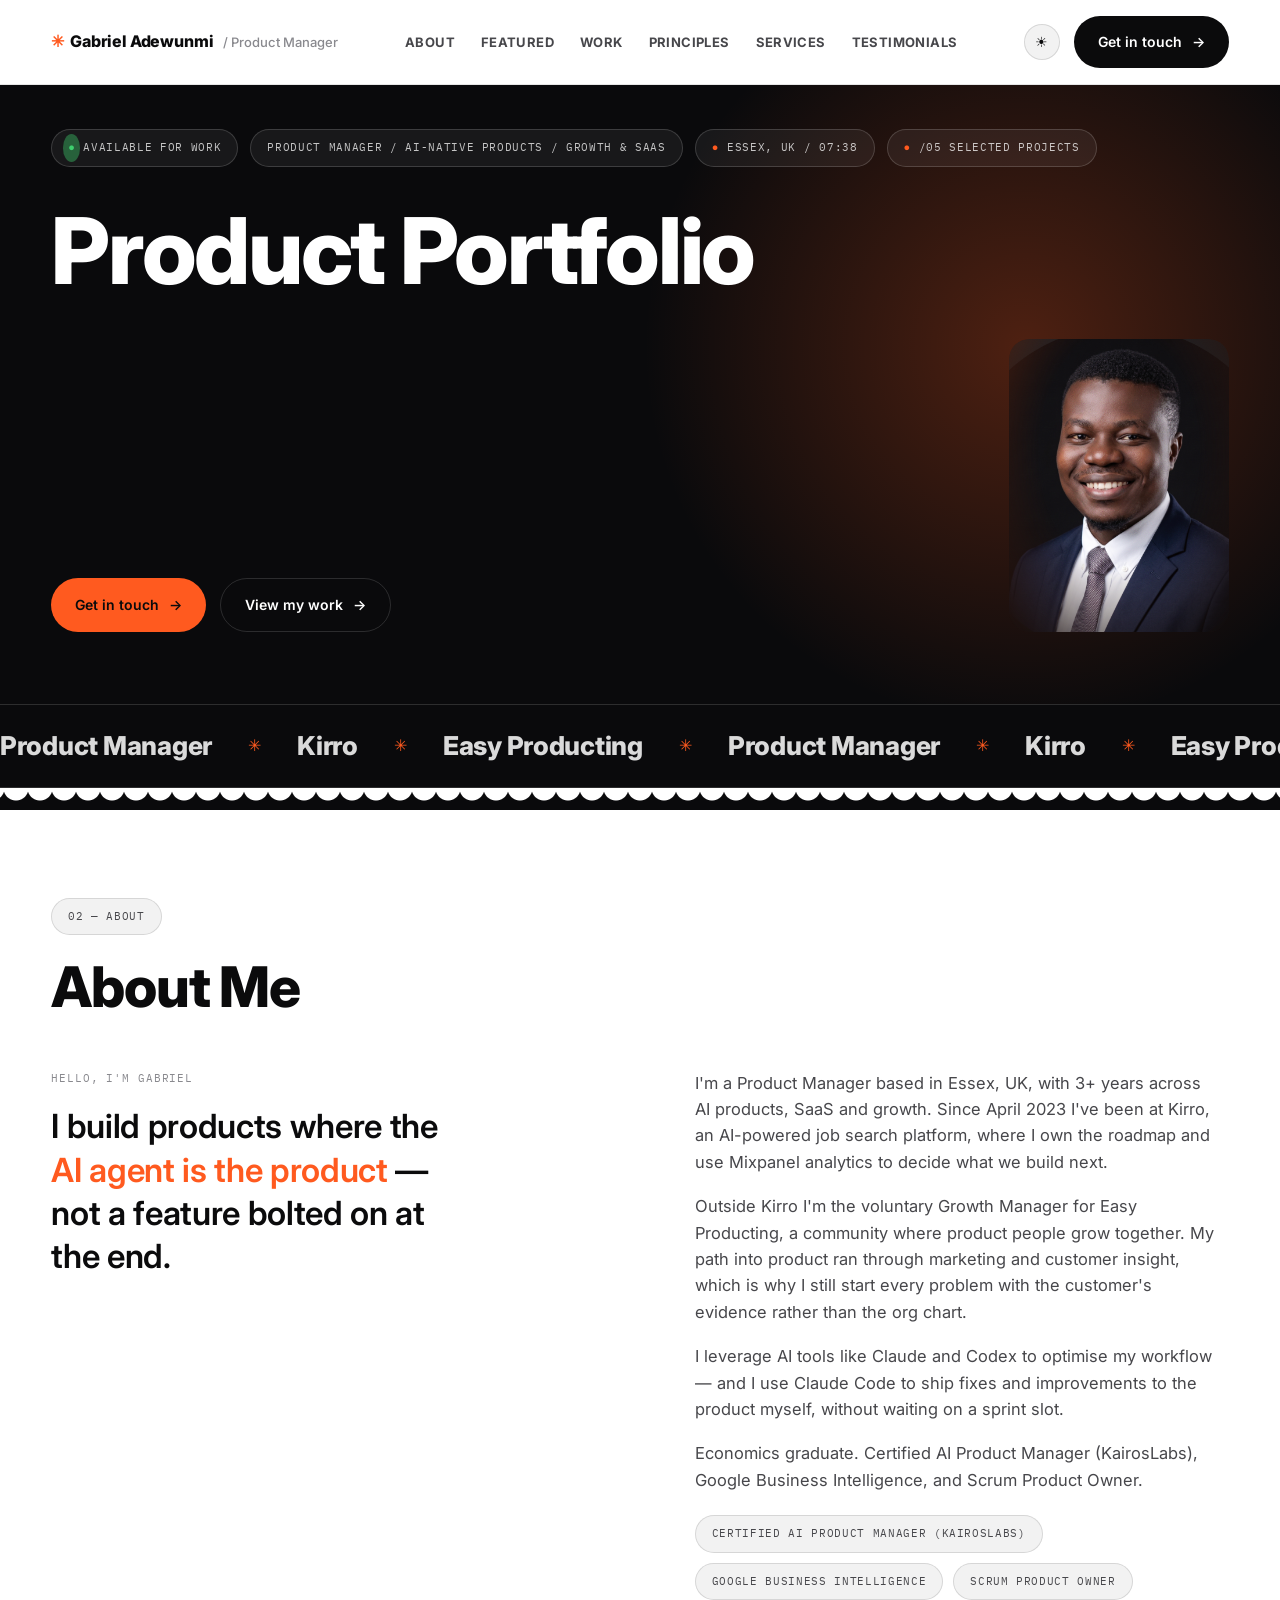
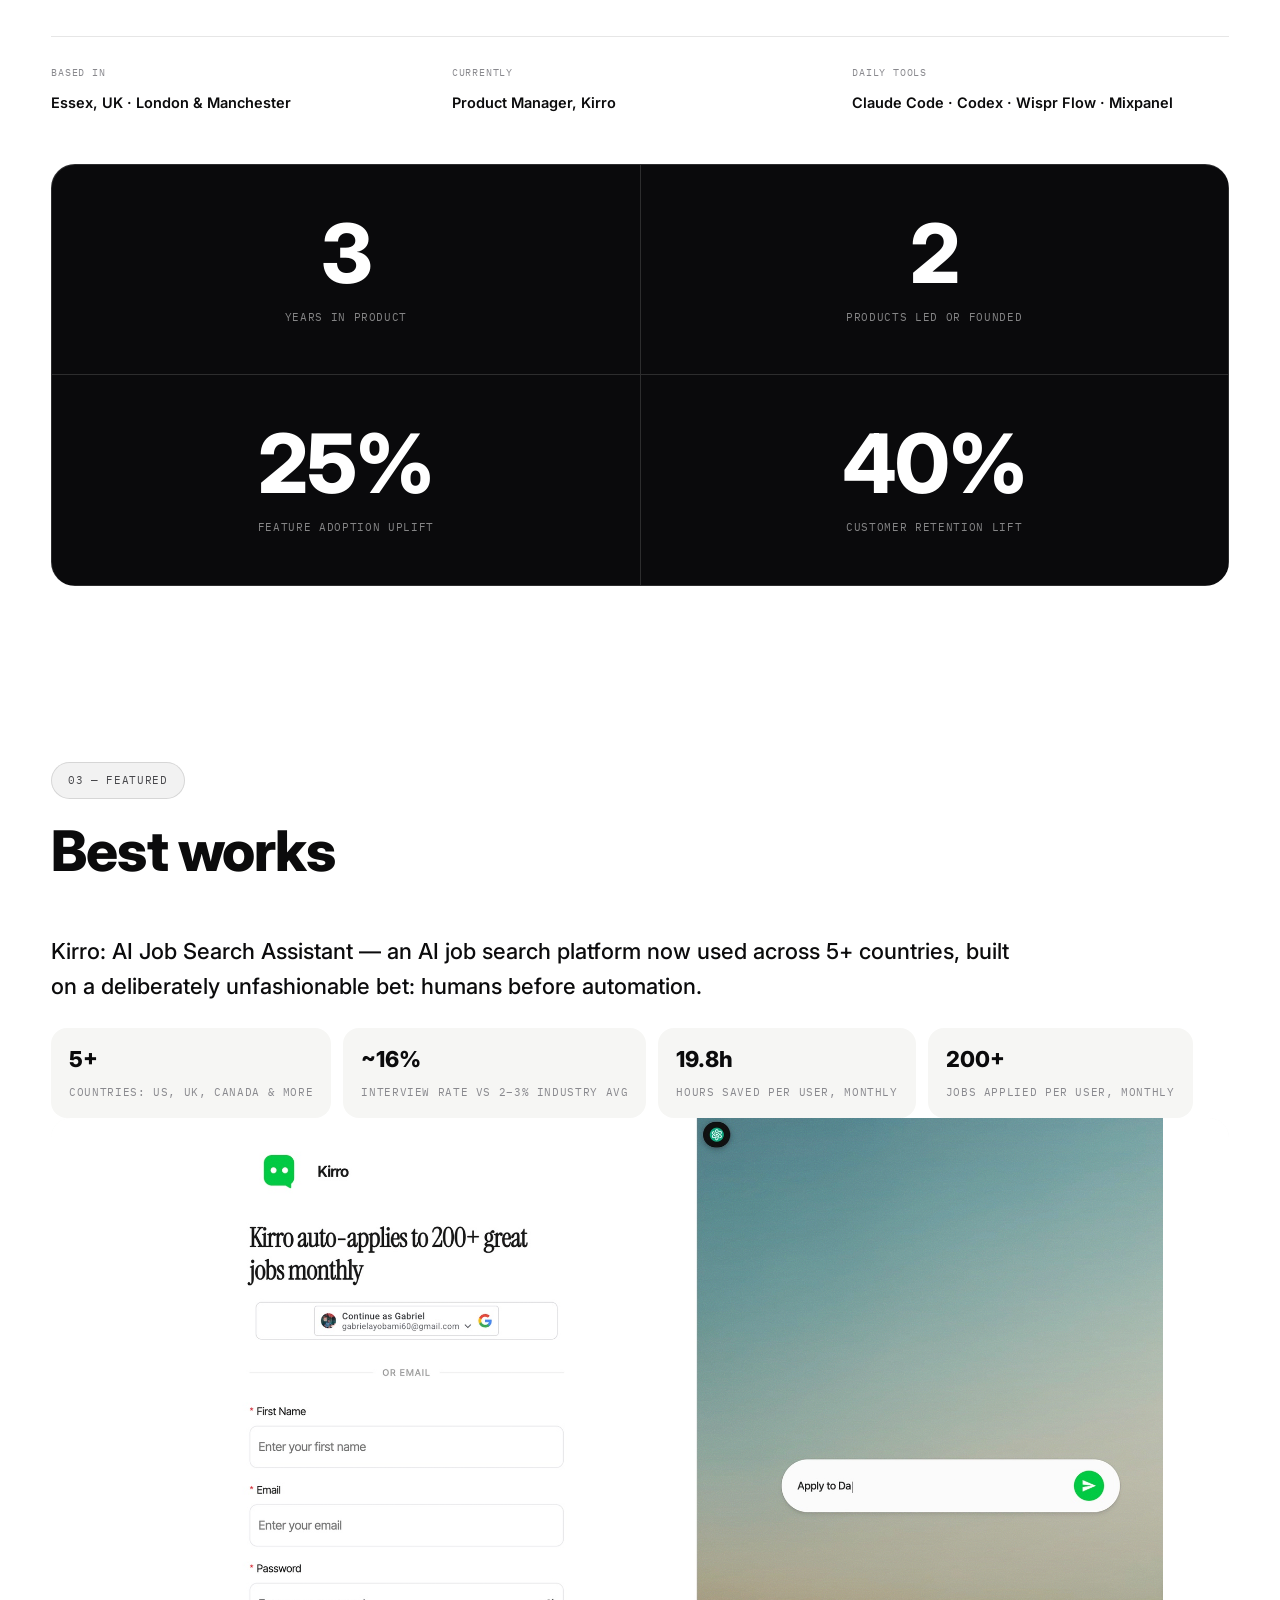
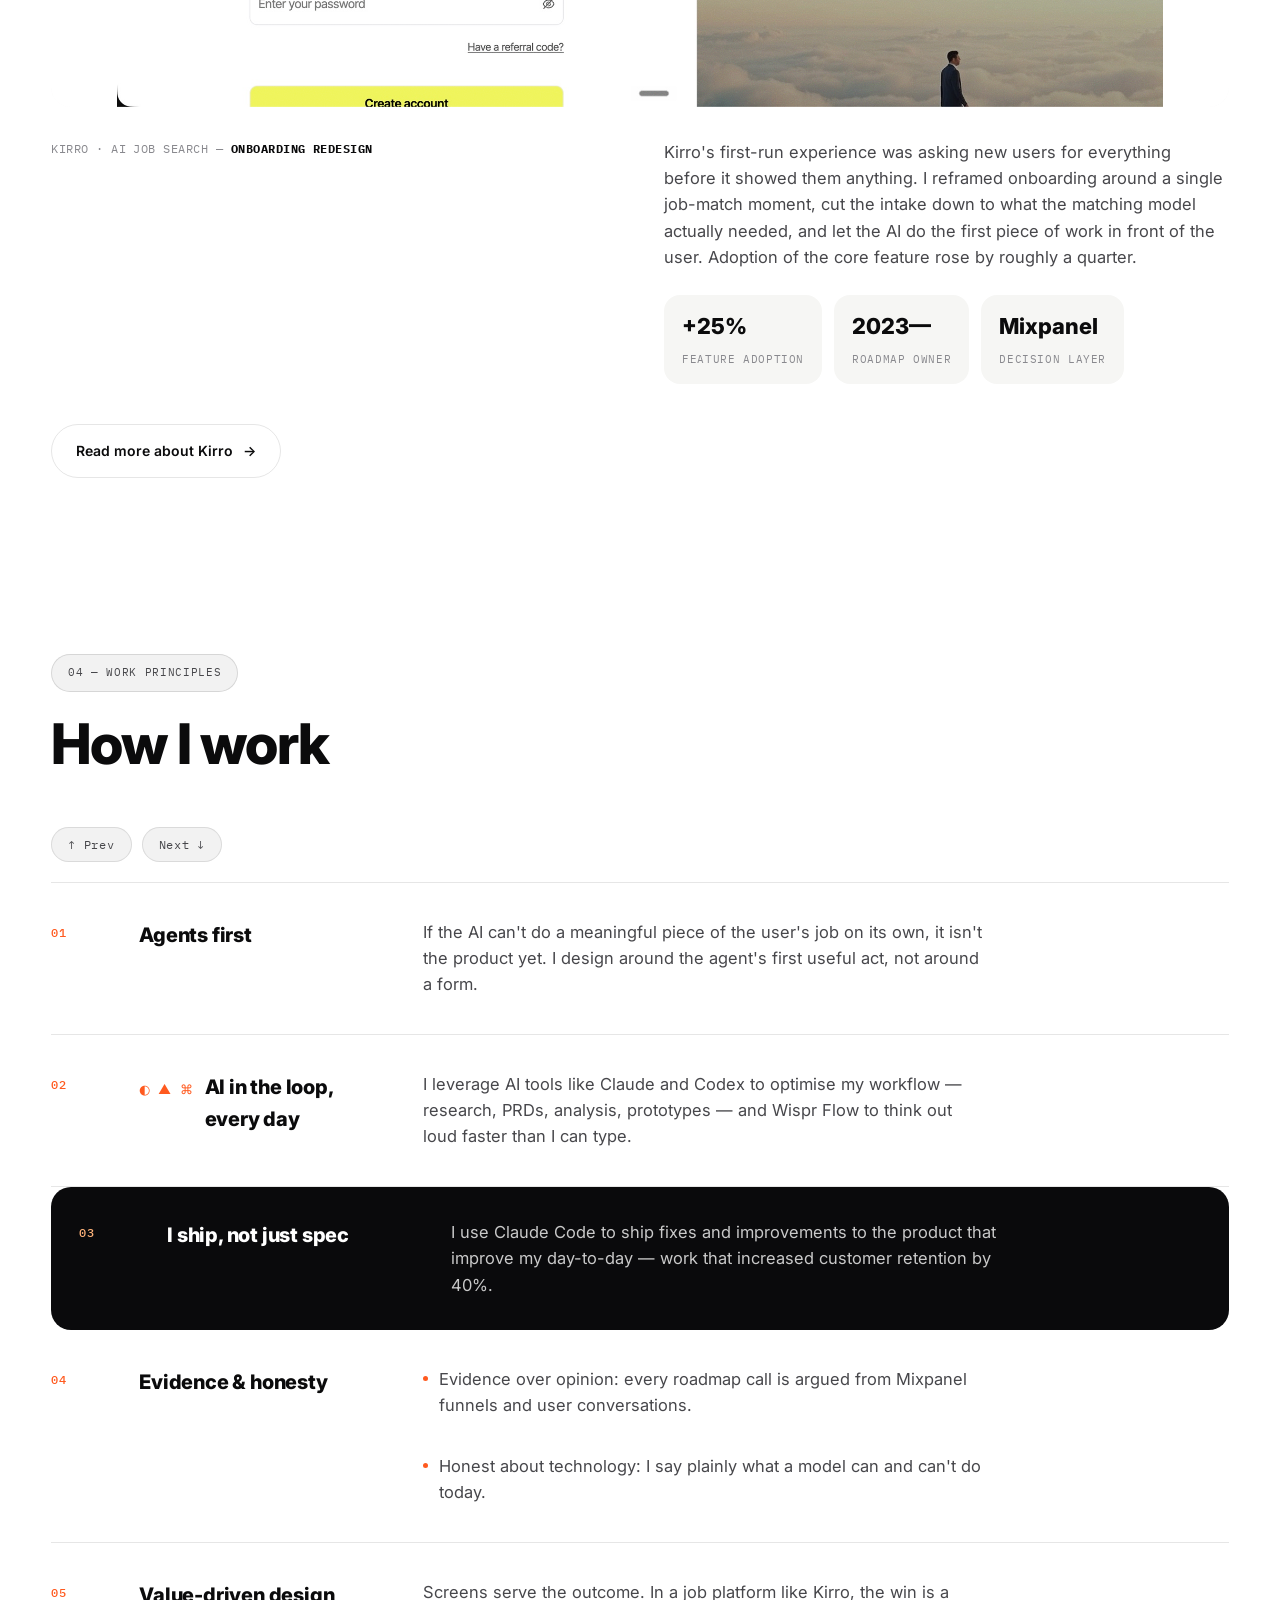
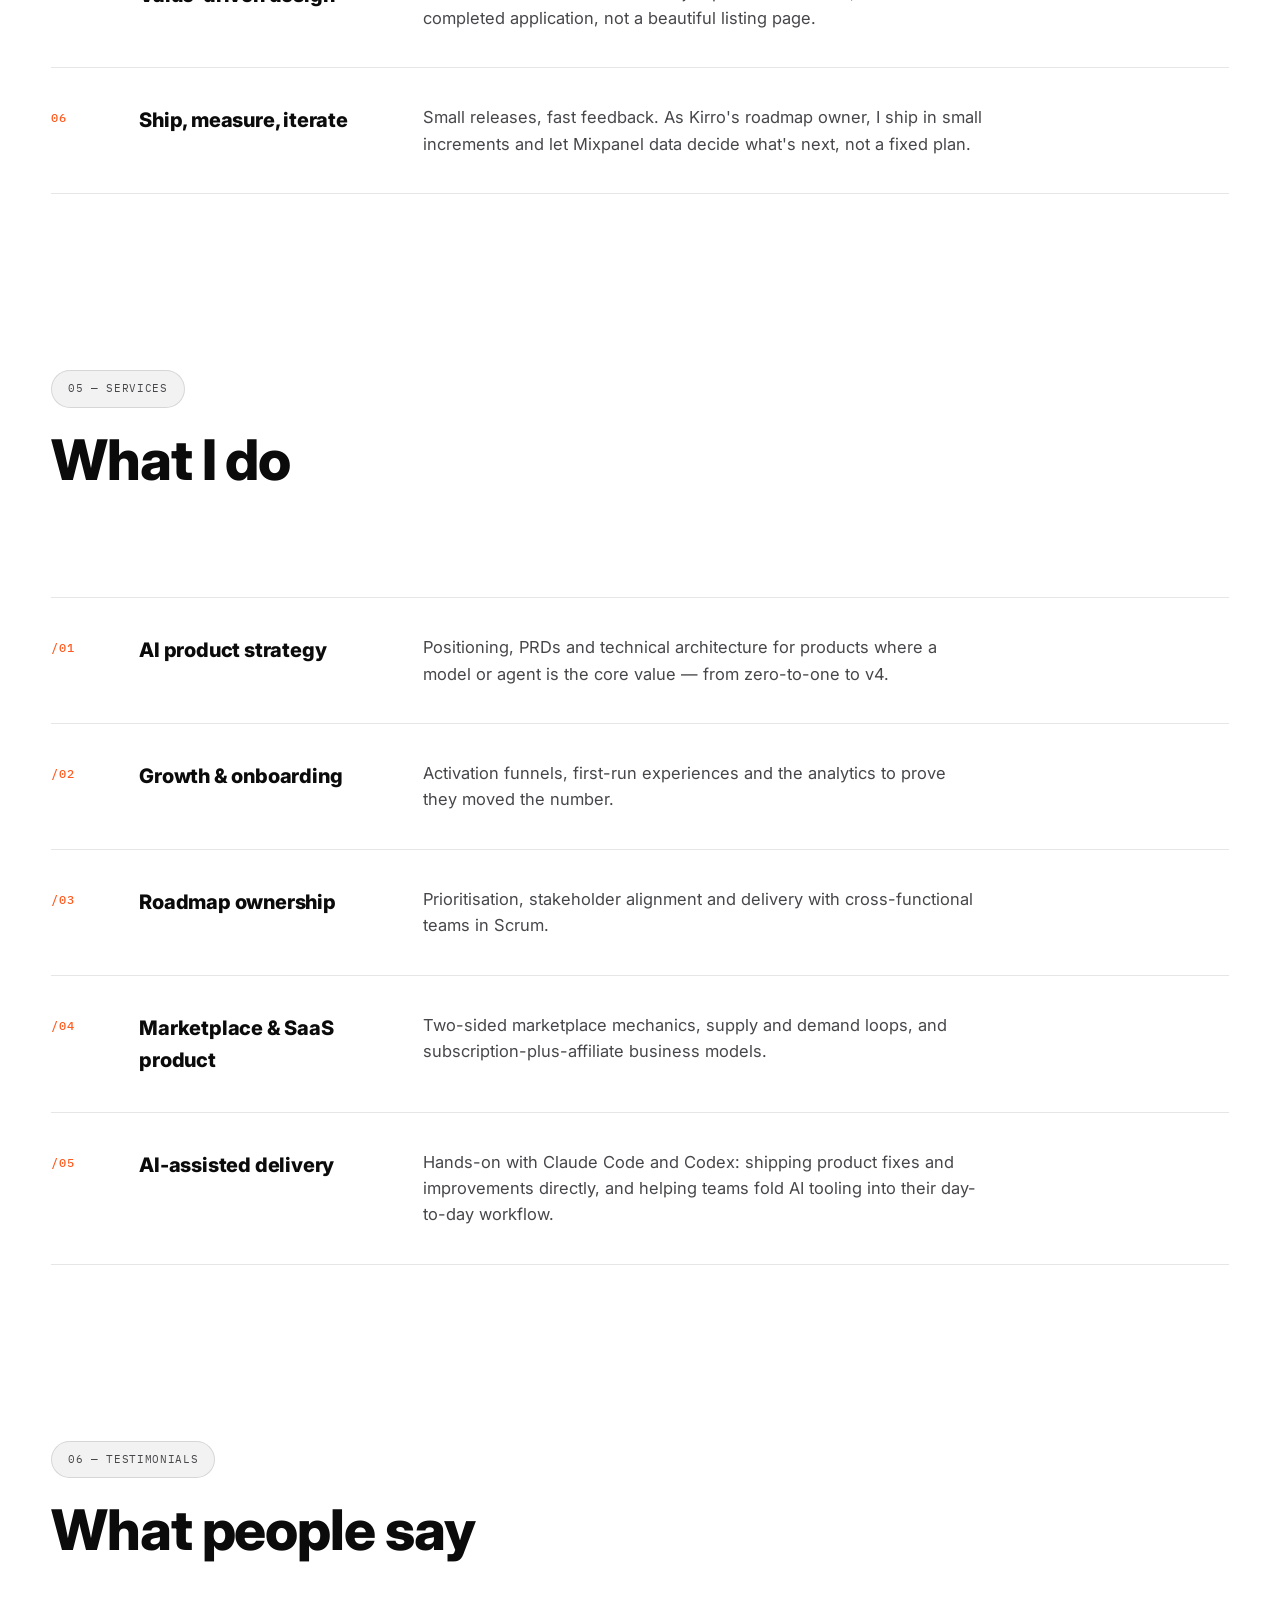
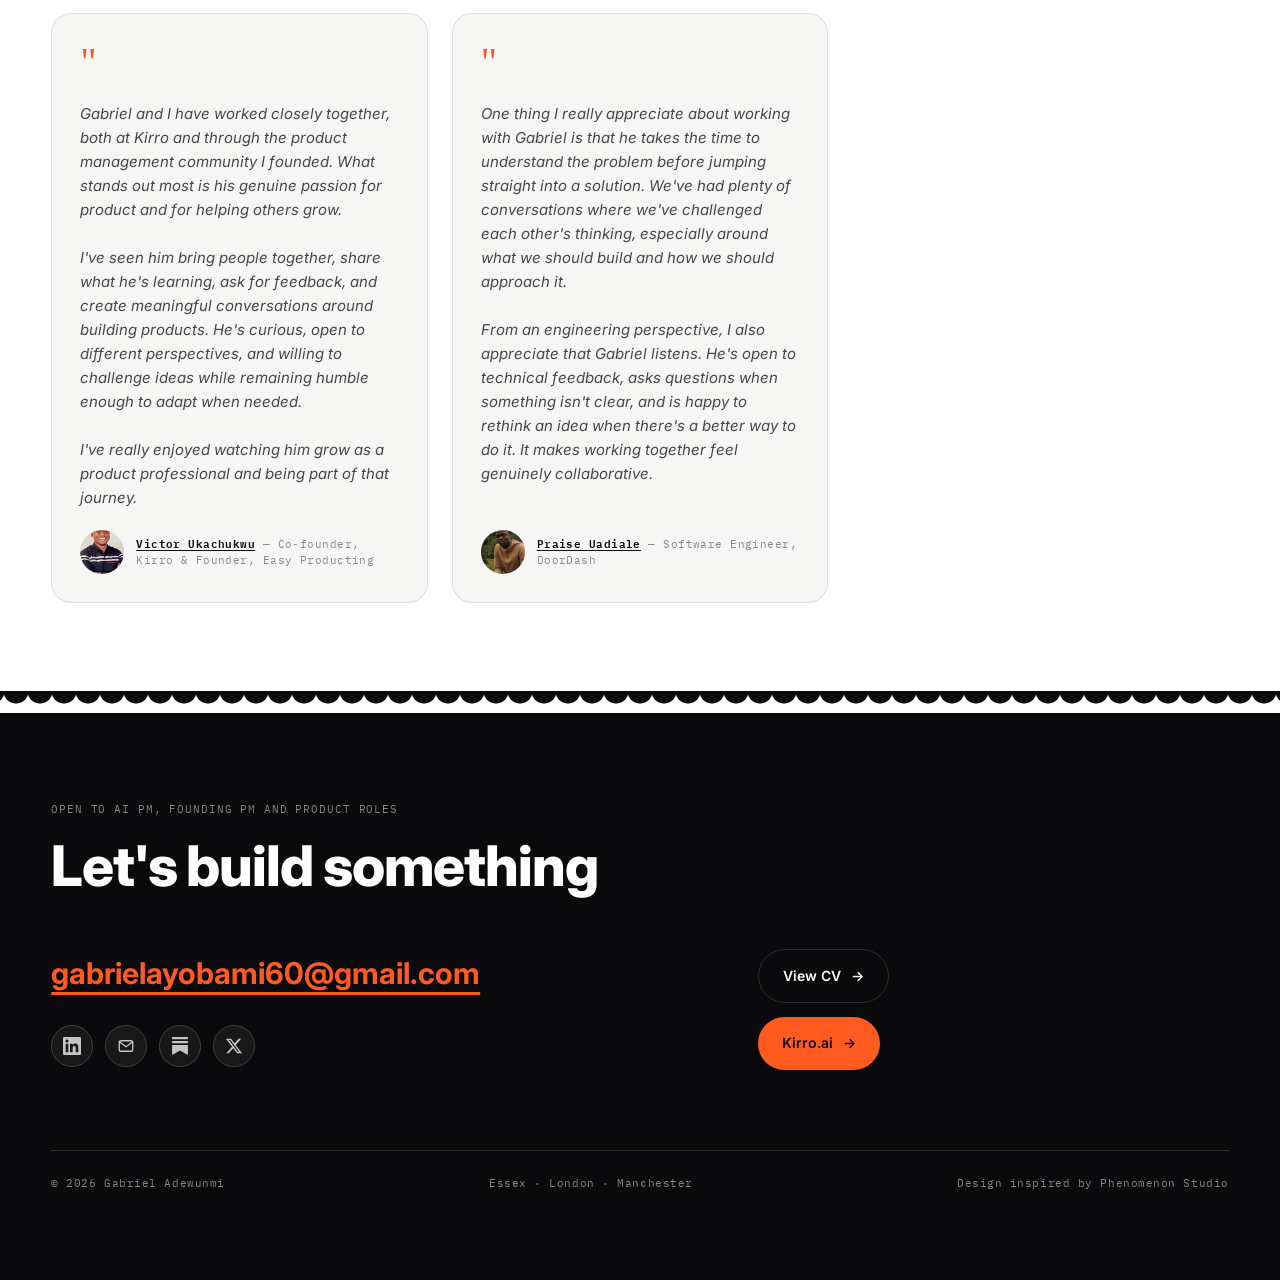
==== index.html @ c34d2864 "Add real testimonials from Victor Ukachukwu and Praise Uadiale Replaced the placeholder testimonial " ====
<!DOCTYPE html>
<html lang="en">
<head>
<meta charset="UTF-8">
<meta name="viewport" content="width=device-width, initial-scale=1">
<title>Gabriel Adewunmi — Product Portfolio</title>
<meta name="description" content="Gabriel Adewunmi, Product Manager — portfolio of AI-native products, growth and SaaS work.">
<script>
(function(){
  try{
    if(localStorage.getItem('theme') === 'dark'){
      document.documentElement.setAttribute('data-theme', 'dark');
    }
  }catch(e){}
})();
</script>
<link rel="preconnect" href="https://fonts.googleapis.com">
<link rel="preconnect" href="https://fonts.gstatic.com" crossorigin>
<link rel="stylesheet" href="https://fonts.googleapis.com/css2?family=Inter:wght@400;500;600;700;800;900&family=IBM+Plex+Mono:wght@400;500&display=swap">
<link rel="stylesheet" href="styles.css">
</head>
<body>

<div class="scroll-progress" id="scrollProgress" aria-hidden="true"></div>

<header class="site">
  <div class="frame">
    <div class="brand"><span class="spark">✳</span>Gabriel Adewunmi<span class="role">/ Product Manager</span></div>
    <nav class="primary">
      <a href="#about">About</a>
      <a href="#featured">Featured</a>
      <a href="work.html">Work</a>
      <a href="#principles">Principles</a>
      <a href="#services">Services</a>
      <a href="#testimonials">Testimonials</a>
    </nav>
    <div style="display:flex;align-items:center;gap:14px;">
      <button class="theme-toggle" id="themeToggle" type="button" aria-label="Toggle dark mode" aria-pressed="false">
        <span class="knob" aria-hidden="true">☀</span>
      </button>
      <a class="btn btn-dark" href="#contact">Get in touch <span class="arrow">→</span></a>
    </div>
  </div>
</header>

<section class="hero">
  <div class="glow" aria-hidden="true"></div>
  <div class="frame">
    <div class="hero-chips">
      <span class="chip"><span class="dot dot-live">●</span> Available for work</span>
      <span class="chip">Product Manager / AI-native products / Growth &amp; SaaS</span>
      <span class="chip"><span class="dot">●</span> Essex, UK / <span id="clock">--:--</span></span>
      <span class="chip"><span class="dot">●</span> /05 selected projects</span>
    </div>

    <h1>Product Portfolio</h1>

    <div class="hero-row">
      <div class="hero-buttons">
        <a class="btn btn-primary" href="#contact">Get in touch <span class="arrow">→</span></a>
        <a class="btn btn-outline" href="work.html">View my work <span class="arrow">→</span></a>
      </div>
      <div class="hero-portrait ph art-glow">
        <img src="gabriel-portrait-v3.png" alt="Gabriel Adewunmi">
      </div>
    </div>
  </div>
</section>

<div class="marquee" aria-hidden="true">
  <div class="marquee-track">
    <span class="item">Product Manager</span><span class="sep">✳</span>
    <span class="item">Kirro</span><span class="sep">✳</span>
    <span class="item">Easy Producting</span><span class="sep">✳</span>
    <span class="item">Product Manager</span><span class="sep">✳</span>
    <span class="item">Kirro</span><span class="sep">✳</span>
    <span class="item">Easy Producting</span><span class="sep">✳</span>
  </div>
</div>

<div class="scallop to-light" aria-hidden="true"></div>

<section class="chapter light" id="about">
  <div class="frame">
    <div class="section-head rv">
      <span class="chip light">02 — About</span>
      <h2 class="big">About Me</h2>
    </div>

    <div class="intro-grid">
      <div class="rv">
        <span class="eyebrow">Hello, I'm Gabriel</span>
        <p class="lede">I build products where the <em>AI agent is the product</em> — not a feature bolted on at the end.</p>
      </div>

      <div class="intro-body rv">
        <p>I'm a Product Manager based in Essex, UK, with 3+ years across AI products, SaaS and growth. Since April 2023 I've been at Kirro, an AI-powered job search platform, where I own the roadmap and use Mixpanel analytics to decide what we build next.</p>
        <p>Outside Kirro I'm the voluntary Growth Manager for Easy Producting, a community where product people grow together. My path into product ran through marketing and customer insight, which is why I still start every problem with the customer's evidence rather than the org chart.</p>
        <p>I leverage AI tools like Claude and Codex to optimise my workflow — and I use Claude Code to ship fixes and improvements to the product myself, without waiting on a sprint slot.</p>
        <p>Economics graduate. Certified AI Product Manager (KairosLabs), Google Business Intelligence, and Scrum Product Owner.</p>

        <div class="cred-row rv">
          <span class="chip light">Certified AI Product Manager (KairosLabs)</span>
          <span class="chip light">Google Business Intelligence</span>
          <span class="chip light">Scrum Product Owner</span>
        </div>
      </div>
    </div>

    <div class="meta-strip rv">
      <div class="item">
        <span class="k">Based in</span>
        <span class="v">Essex, UK · London &amp; Manchester</span>
      </div>
      <div class="item">
        <span class="k">Currently</span>
        <span class="v">Product Manager, Kirro</span>
      </div>
      <div class="item">
        <span class="k">Daily tools</span>
        <span class="v">Claude Code · Codex · Wispr Flow · Mixpanel</span>
      </div>
    </div>

    <div class="facts-grid rv">
      <div class="fact-cell">
        <div class="numeral">3</div>
        <div class="label">Years in product</div>
      </div>
      <div class="fact-cell">
        <div class="numeral">2</div>
        <div class="label">Products led or founded</div>
      </div>
      <div class="fact-cell">
        <div class="numeral">25%</div>
        <div class="label">Feature adoption uplift</div>
      </div>
      <div class="fact-cell">
        <div class="numeral">40%</div>
        <div class="label">Customer retention lift</div>
      </div>
    </div>
  </div>
</section>

<section class="chapter light" id="featured">
  <div class="frame">
    <div class="section-head rv">
      <span class="chip light">03 — Featured</span>
      <h2 class="big">Best works</h2>
    </div>

    <p class="kirro-lede rv">Kirro: AI Job Search Assistant — an AI job search platform now used across 5+ countries, built on a deliberately unfashionable bet: humans before automation.</p>

    <div class="stat-row rv">
      <div class="stat"><b>5+</b><span>Countries: US, UK, Canada &amp; more</span></div>
      <div class="stat"><b>~16%</b><span>Interview rate vs 2–3% industry avg</span></div>
      <div class="stat"><b>19.8h</b><span>Hours saved per user, monthly</span></div>
      <div class="stat"><b>200+</b><span>Jobs applied per user, monthly</span></div>
    </div>

    <div class="featured-image ph rv">
      <img class="contain-fit" src="kirro-onboarding-v2.jpg" alt="Kirro sign-up screen — auto-applies to 200+ great jobs monthly">
    </div>

    <div class="featured-body">
      <div class="rv">
        <p class="featured-caption">Kirro · AI job search — <b>Onboarding redesign</b></p>
      </div>
      <div class="featured-copy rv">
        <p>Kirro's first-run experience was asking new users for everything before it showed them anything. I reframed onboarding around a single job-match moment, cut the intake down to what the matching model actually needed, and let the AI do the first piece of work in front of the user. Adoption of the core feature rose by roughly a quarter.</p>
        <div class="stat-row">
          <div class="stat"><b>+25%</b><span>Feature adoption</span></div>
          <div class="stat"><b>2023—</b><span>Roadmap owner</span></div>
          <div class="stat"><b>Mixpanel</b><span>Decision layer</span></div>
        </div>
      </div>
    </div>

    <a class="btn btn-outline on-light rv" href="work.html#kirro" style="margin-top:40px;">Read more about Kirro <span class="arrow">→</span></a>
  </div>
</section>

<section class="chapter light" id="principles">
  <div class="frame">
    <div class="section-head rv">
      <span class="chip light">04 — Work principles</span>
      <h2 class="big">How I work</h2>
    </div>

    <div class="list-nav rv" role="group" aria-label="Move the highlight through principles">
      <button type="button" class="list-nav-btn" data-dir="up" aria-label="Previous principle">↑ Prev</button>
      <button type="button" class="list-nav-btn" data-dir="down" aria-label="Next principle">Next ↓</button>
    </div>

    <div class="info-list">
      <div class="info-row rv">
        <span class="idx mono">01</span>
        <div class="title-col"><h3>Agents first</h3></div>
        <p>If the AI can't do a meaningful piece of the user's job on its own, it isn't the product yet. I design around the agent's first useful act, not around a form.</p>
      </div>

      <div class="info-row rv">
        <span class="idx mono">02</span>
        <div class="title-col">
          <span class="glyphs" aria-hidden="true">◐ ▲ ⌘</span>
          <h3>AI in the loop, every&nbsp;day</h3>
        </div>
        <p>I leverage AI tools like Claude and Codex to optimise my workflow — research, PRDs, analysis, prototypes — and Wispr Flow to think out loud faster than I can type.</p>
      </div>

      <div class="info-row is-dark rv">
        <span class="idx mono">03</span>
        <div class="title-col"><h3>I ship, not just spec</h3></div>
        <p>I use Claude Code to ship fixes and improvements to the product that improve my day-to-day — work that increased customer retention by 40%.</p>
      </div>

      <div class="info-row is-quote rv">
        <span class="idx mono">04</span>
        <div class="title-col"><h3>Evidence &amp; honesty</h3></div>
        <p>Evidence over opinion: every roadmap call is argued from Mixpanel funnels and user conversations.</p>
        <p>Honest about technology: I say plainly what a model can and can't do today.</p>
      </div>

      <div class="info-row rv">
        <span class="idx mono">05</span>
        <div class="title-col"><h3>Value-driven design</h3></div>
        <p>Screens serve the outcome. In a job platform like Kirro, the win is a completed application, not a beautiful listing page.</p>
      </div>

      <div class="info-row rv">
        <span class="idx mono">06</span>
        <div class="title-col"><h3>Ship, measure, iterate</h3></div>
        <p>Small releases, fast feedback. As Kirro's roadmap owner, I ship in small increments and let Mixpanel data decide what's next, not a fixed plan.</p>
      </div>
    </div>
  </div>
</section>

<section class="chapter light" id="services">
  <div class="frame">
    <div class="section-head rv">
      <span class="chip light">05 — Services</span>
      <h2 class="big">What I do</h2>
    </div>

    <div class="list-nav rv" role="group" aria-label="Move the highlight through services">
      <button type="button" class="list-nav-btn" data-dir="up" aria-label="Previous service">↑ Prev</button>
      <button type="button" class="list-nav-btn" data-dir="down" aria-label="Next service">Next ↓</button>
    </div>

    <div class="info-list rv">
      <div class="info-row">
        <span class="idx mono">/01</span>
        <div class="title-col"><h3>AI product strategy</h3></div>
        <p>Positioning, PRDs and technical architecture for products where a model or agent is the core value — from zero-to-one to v4.</p>
      </div>
      <div class="info-row">
        <span class="idx mono">/02</span>
        <div class="title-col"><h3>Growth &amp; onboarding</h3></div>
        <p>Activation funnels, first-run experiences and the analytics to prove they moved the number.</p>
      </div>
      <div class="info-row">
        <span class="idx mono">/03</span>
        <div class="title-col"><h3>Roadmap ownership</h3></div>
        <p>Prioritisation, stakeholder alignment and delivery with cross-functional teams in Scrum.</p>
      </div>
      <div class="info-row">
        <span class="idx mono">/04</span>
        <div class="title-col"><h3>Marketplace &amp; SaaS product</h3></div>
        <p>Two-sided marketplace mechanics, supply and demand loops, and subscription-plus-affiliate business models.</p>
      </div>
      <div class="info-row">
        <span class="idx mono">/05</span>
        <div class="title-col"><h3>AI-assisted delivery</h3></div>
        <p>Hands-on with Claude Code and Codex: shipping product fixes and improvements directly, and helping teams fold AI tooling into their day-to-day workflow.</p>
      </div>
    </div>
  </div>
</section>

<!--
  TESTIMONIALS — fill in later:
  For each .testimonial-card: replace the <p class="quote-text"> with the real
  quote, replace [Name — Role, Company] in .who, and swap the .testimonial-avatar
  div for a real headshot (add an <img src="..."> inside it, sized 44x44).
  Add/remove .testimonial-card blocks to change the count; the grid auto-adjusts.
-->
<section class="chapter light" id="testimonials">
  <div class="frame">
    <div class="section-head rv">
      <span class="chip light">06 — Testimonials</span>
      <h2 class="big">What people say</h2>
    </div>

    <div class="testimonial-grid rv">
      <div class="testimonial-card">
        <span class="quote-mark" aria-hidden="true">"</span>
        <p class="quote-text">Gabriel and I have worked closely together, both at Kirro and through the product management community I founded. What stands out most is his genuine passion for product and for helping others grow.<br><br>I've seen him bring people together, share what he's learning, ask for feedback, and create meaningful conversations around building products. He's curious, open to different perspectives, and willing to challenge ideas while remaining humble enough to adapt when needed.<br><br>I've really enjoyed watching him grow as a product professional and being part of that journey.</p>
        <div class="person">
          <img class="testimonial-avatar" src="victor-ukachukwu.jpg" alt="Victor Ukachukwu">
          <div class="who"><a href="https://www.linkedin.com/in/vic-uka/" target="_blank" rel="noopener">Victor Ukachukwu</a> — Co-founder, Kirro &amp; Founder, Easy Producting</div>
        </div>
      </div>
      <div class="testimonial-card">
        <span class="quote-mark" aria-hidden="true">"</span>
        <p class="quote-text">One thing I really appreciate about working with Gabriel is that he takes the time to understand the problem before jumping straight into a solution. We've had plenty of conversations where we've challenged each other's thinking, especially around what we should build and how we should approach it.<br><br>From an engineering perspective, I also appreciate that Gabriel listens. He's open to technical feedback, asks questions when something isn't clear, and is happy to rethink an idea when there's a better way to do it. It makes working together feel genuinely collaborative.</p>
        <div class="person">
          <img class="testimonial-avatar" src="praise-uadiale.jpg" alt="Praise Uadiale">
          <div class="who"><a href="https://www.linkedin.com/in/praise-uadiale/" target="_blank" rel="noopener">Praise Uadiale</a> — Software Engineer, DoorDash</div>
        </div>
      </div>
    </div>
  </div>
</section>

<div class="scallop to-night" aria-hidden="true"></div>

<section class="chapter night contact" id="contact">
  <div class="frame">
    <div class="section-head rv">
      <span class="eyebrow">Open to AI PM, Founding PM and Product roles</span>
      <h2 class="big">Let's build something</h2>
    </div>

    <div class="contact-grid">
      <div class="rv">
        <a class="contact-email" href="mailto:gabrielayobami60@gmail.com">gabrielayobami60@gmail.com</a>
        <div class="social-row">
          <a class="social-btn" href="https://www.linkedin.com/in/gabriel-adewunmi-00796023a/" target="_blank" rel="noopener" aria-label="LinkedIn">
            <svg viewBox="0 0 24 24" fill="currentColor" aria-hidden="true"><path d="M20.447 20.452h-3.554v-5.569c0-1.328-.027-3.037-1.852-3.037-1.853 0-2.136 1.445-2.136 2.939v5.667H9.351V9h3.414v1.561h.046c.477-.9 1.637-1.85 3.37-1.85 3.601 0 4.267 2.37 4.267 5.455v6.286zM5.337 7.433c-1.144 0-2.063-.926-2.063-2.065 0-1.138.92-2.063 2.063-2.063 1.14 0 2.064.925 2.064 2.063 0 1.139-.925 2.065-2.064 2.065zm1.782 13.019H3.555V9h3.564v11.452zM22.225 0H1.771C.792 0 0 .774 0 1.729v20.542C0 23.227.792 24 1.771 24h20.451C23.2 24 24 23.227 24 22.271V1.729C24 .774 23.2 0 22.222 0h.003z"/></svg>
          </a>
          <a class="social-btn" href="mailto:gabrielayobami60@gmail.com" aria-label="Email">
            <svg viewBox="0 0 24 24" fill="none" stroke="currentColor" stroke-width="1.8" stroke-linecap="round" stroke-linejoin="round" aria-hidden="true"><rect x="3" y="5" width="18" height="14" rx="2.5"/><path d="M4 7l8 6 8-6"/></svg>
          </a>
          <a class="social-btn" href="https://substack.com/@gabrielayobami" target="_blank" rel="noopener" aria-label="Substack">
            <svg viewBox="0 0 24 24" fill="currentColor" aria-hidden="true"><path d="M22.539 8.242H1.46V5.406h21.08v2.836zM1.46 10.812V24L12 18.11 22.54 24V10.812H1.46zM22.54 0H1.46v2.836h21.08V0z"/></svg>
          </a>
          <a class="social-btn" href="https://x.com/ayobamii007" target="_blank" rel="noopener" aria-label="X (Twitter)">
            <svg viewBox="0 0 24 24" fill="currentColor" aria-hidden="true"><path d="M18.244 2.25h3.308l-7.227 8.26 8.502 11.24H16.17l-5.214-6.817L4.99 21.75H1.68l7.73-8.835L1.254 2.25H8.08l4.713 6.231zm-1.161 17.52h1.833L7.084 4.126H5.117z"/></svg>
          </a>
        </div>
      </div>
      <div class="contact-buttons rv">
        <a class="btn btn-outline" href="Gabriel-Adewunmi-CV.pdf" target="_blank" rel="noopener">View CV <span class="arrow">→</span></a>
        <a class="btn btn-primary" href="https://kirro.ai" target="_blank" rel="noopener">Kirro.ai <span class="arrow">→</span></a>
      </div>
    </div>

    <footer class="site">
      <span>© 2026 Gabriel Adewunmi</span>
      <span>Essex · London · Manchester</span>
      <span>Design inspired by Phenomenon Studio</span>
    </footer>
  </div>
</section>

<script src="site.js"></script>
</body>
</html>
---- styles.css ----
:root{
  --bg:#FFFFFF;
  --bg-soft:#F6F6F4;
  --ink:#0B0B0C;
  --ink-2:#47474B;
  --mute:#89898E;
  --line:rgba(11,11,12,.10);
  --night:#0A0A0C;
  --night-2:#17171A;
  --line-dark:rgba(255,255,255,.14);
  --ember:#FF5A1F;
  --ember-2:#FFB37A;
  --chip-bg:rgba(255,255,255,.06);
  --chip-line:rgba(255,255,255,.16);
  --chip-bg-light:rgba(11,11,12,.05);
  --chip-line-light:rgba(11,11,12,.12);
  --header-bg:rgba(255,255,255,.78);
  --gutter:clamp(16px,4vw,56px);
}

html[data-theme="dark"]{
  --bg:#0A0A0C;
  --bg-soft:#18181B;
  --ink:#F5F5F4;
  --ink-2:#C7C7CA;
  --line:rgba(255,255,255,.12);
  --chip-bg-light:rgba(255,255,255,.06);
  --chip-line-light:rgba(255,255,255,.16);
  --header-bg:rgba(10,10,12,.78);
}
html{transition:background-color .3s ease;}
body{transition:background-color .3s ease,color .3s ease;}
@media (prefers-reduced-motion:reduce){
  html,body{transition:none;}
}

*,*::before,*::after{box-sizing:border-box;}
html{-webkit-text-size-adjust:100%;}
body{
  margin:0;
  background:var(--bg);
  color:var(--ink-2);
  font-family:'Inter',sans-serif;
  font-size:16.5px;
  line-height:1.6;
  -webkit-font-smoothing:antialiased;
}
img{max-width:100%;display:block;}
a{color:inherit;text-decoration:none;}
.mono{
  font-family:'IBM Plex Mono',monospace;
  font-weight:500;
  text-transform:uppercase;
  letter-spacing:.08em;
}
.frame{max-width:1320px;margin-inline:auto;padding-inline:var(--gutter);}

/* ---------- buttons & chips ---------- */
.btn{
  display:inline-flex;align-items:center;gap:10px;
  padding:15px 24px;border-radius:999px;
  font-family:'Inter',sans-serif;font-weight:600;font-size:14px;
  white-space:nowrap;border:none;cursor:pointer;
  transition:transform .2s ease,background .2s ease,color .2s ease;
}
.btn:hover{transform:translateY(-2px);}
.btn .arrow{transition:transform .2s ease;}
.btn:hover .arrow{transform:translateX(3px);}
.btn-primary{background:var(--ember);color:#0B0B0C;}
.btn-primary:hover{background:var(--ember-2);}
.btn-dark{background:var(--ink);color:var(--bg);}
.btn-dark:hover{opacity:.85;}
.btn-outline{background:transparent;border:1px solid var(--line-dark);color:#fff;}
.btn-outline:hover{background:rgba(255,255,255,.08);}
.btn-outline.on-light{border-color:var(--line);color:var(--ink);}
.btn-outline.on-light:hover{background:rgba(11,11,12,.05);}

.chip{
  display:inline-flex;align-items:center;gap:8px;
  padding:9px 16px;border-radius:999px;
  font-family:'IBM Plex Mono',monospace;font-size:11px;letter-spacing:.06em;
  text-transform:uppercase;
  background:var(--chip-bg);border:1px solid var(--chip-line);color:rgba(255,255,255,.75);
}
.chip.light{background:var(--chip-bg-light);border-color:var(--chip-line-light);color:var(--ink-2);}
.chip .dot{color:var(--ember);}
.chip .dot-live{
  display:inline-block;position:relative;color:#3ecf6e;
}
.chip .dot-live::after{
  content:"";position:absolute;inset:-5px;border-radius:50%;
  background:#3ecf6e;opacity:.4;animation:dot-live-pulse 2.2s ease-out infinite;
}
@keyframes dot-live-pulse{
  0%{transform:scale(.5);opacity:.45;}
  75%{transform:scale(2.1);opacity:0;}
  100%{opacity:0;}
}
@media (prefers-reduced-motion:reduce){
  .chip .dot-live::after{animation:none;opacity:0;}
}

/* cursor-spotlight glow on buttons */
.btn{position:relative;isolation:isolate;overflow:hidden;}
.btn::before{
  content:"";position:absolute;inset:0;z-index:-1;opacity:0;
  background:radial-gradient(140px circle at var(--x,50%) var(--y,50%), rgba(255,255,255,.4), transparent 65%);
  mix-blend-mode:overlay;transition:opacity .3s ease;pointer-events:none;
}
.btn:hover::before{opacity:1;}

/* ---------- scroll progress bar ---------- */
.scroll-progress{
  position:fixed;top:0;left:0;height:3px;width:0%;
  background:var(--ember);z-index:200;pointer-events:none;
}

/* ---------- marquee ticker ---------- */
.marquee{
  background:var(--night);overflow:hidden;padding-block:20px;
  border-top:1px solid var(--line-dark);border-bottom:1px solid var(--line-dark);
}
.marquee-track{
  display:flex;align-items:center;width:max-content;gap:36px;
  animation:marquee-scroll 24s linear infinite;
}
.marquee-track span.item{
  font-weight:800;font-size:clamp(18px,2.4vw,26px);letter-spacing:-.01em;
  color:rgba(255,255,255,.85);white-space:nowrap;
}
.marquee-track span.sep{color:var(--ember);font-size:16px;}
@keyframes marquee-scroll{from{transform:translateX(0);}to{transform:translateX(-50%);}}
@media (prefers-reduced-motion:reduce){
  .marquee-track{animation:none;}
}

/* credentials chip row */
.cred-row{display:flex;flex-wrap:wrap;gap:10px;margin-top:22px;}

/* ---------- section heads ---------- */
section.light{background:var(--bg);color:var(--ink-2);}
section.night{background:var(--night);color:rgba(255,255,255,.82);}
.chapter{padding-block:88px;}
.section-head{margin-bottom:52px;max-width:760px;}
.section-head .chip{margin-bottom:22px;}
.big{
  font-size:clamp(32px,4.4vw,56px);
  font-weight:800;letter-spacing:-.02em;line-height:1.08;
  margin:0;color:var(--ink);
}
section.night .big{color:#fff;}

/* ---------- simple page intro banner (non-homepage pages) ---------- */
.page-intro{background:var(--night);color:#fff;padding-block:64px 56px;}
.page-intro .big{color:#fff;margin-top:20px;}
.page-intro p{max-width:60ch;color:rgba(255,255,255,.72);margin:20px 0 0;font-size:17px;}

/* ---------- scallop divider ---------- */
.scallop{height:22px;width:100%;background-repeat:repeat-x;background-position:top center;background-size:24px 24px;}
.scallop.to-light{background-color:var(--night);background-image:radial-gradient(circle at 12px 0, var(--bg) 12px, transparent 13px);}
.scallop.to-night{background-color:var(--bg);background-image:radial-gradient(circle at 12px 0, var(--night) 12px, transparent 13px);}

/* ---------- header ---------- */
header.site{
  position:sticky;top:0;z-index:50;
  background:var(--header-bg);
  backdrop-filter:blur(14px);
  -webkit-backdrop-filter:blur(14px);
  border-bottom:1px solid var(--line);
  transition:background-color .3s ease;
}
header.site .frame{
  display:flex;align-items:center;justify-content:space-between;
  padding-block:16px;gap:16px;
}
.brand{
  display:flex;align-items:baseline;gap:6px;
  font-weight:800;letter-spacing:-.01em;
  font-size:16px;white-space:nowrap;color:var(--ink);
}
.brand .spark{color:var(--ember);}
.brand .role{
  color:var(--mute);font-weight:500;
  font-size:13px;letter-spacing:0;margin-left:4px;
}
nav.primary{display:flex;gap:26px;}
nav.primary a{
  font-family:'Inter',sans-serif;font-size:13px;font-weight:700;
  text-transform:uppercase;letter-spacing:.03em;color:var(--ink-2);
  transition:color .2s ease;
}
nav.primary a:hover{color:var(--ember);}

/* theme toggle — a plain tap button (sun/moon icon), not a sliding switch */
.theme-toggle{
  display:inline-flex;align-items:center;justify-content:center;
  width:36px;height:36px;padding:0;border-radius:50%;
  background:var(--chip-bg-light);border:1px solid var(--chip-line-light);
  cursor:pointer;flex-shrink:0;transition:background .2s ease,border-color .2s ease;
}
.theme-toggle:hover{background:var(--chip-bg);}
.theme-toggle:active .knob{transform:scale(.82);}
.theme-toggle .knob{
  display:flex;align-items:center;justify-content:center;font-size:14px;
  color:var(--ink);transition:transform .15s ease,color .2s ease;
}
html[data-theme="dark"] .theme-toggle .knob{color:var(--ember);}
@media (prefers-reduced-motion:reduce){
  .theme-toggle .knob{transition:none;}
}

/* ---------- hero ---------- */
.hero{
  position:relative;background:var(--night);color:#fff;overflow:hidden;
}
.hero .glow{
  position:absolute;top:-20%;right:-10%;width:60vw;height:60vw;max-width:820px;max-height:820px;
  background:radial-gradient(circle,rgba(255,90,31,.28) 0%,rgba(255,90,31,0) 70%);
  pointer-events:none;
}
.hero .frame{position:relative;z-index:2;padding-block:44px 72px;}
.hero-chips{display:flex;flex-wrap:wrap;gap:12px;margin-bottom:36px;}
.hero h1{
  font-size:clamp(40px,7.4vw,92px);font-weight:800;letter-spacing:-.025em;
  line-height:1.04;margin:0 0 40px;max-width:16ch;
}
.hero-row{
  display:flex;justify-content:space-between;align-items:flex-end;gap:32px;flex-wrap:wrap;
}
.hero-buttons{display:flex;gap:14px;flex-wrap:wrap;}
.hero-portrait{
  width:min(220px,32vw);aspect-ratio:3/4;flex-shrink:0;border-radius:20px;
  box-shadow:0 0 90px 14px rgba(255,90,31,.22);
  overflow:visible;
  -webkit-mask-image:radial-gradient(72% 82% at 50% 38%, #000 50%, transparent 100%);
  mask-image:radial-gradient(72% 82% at 50% 38%, #000 50%, transparent 100%);
}

/* ---------- placeholders ---------- */
.ph{
  position:relative;overflow:hidden;border-radius:20px;isolation:isolate;
  background-size:cover;
}
.ph img{width:100%;height:100%;object-fit:cover;display:block;}
.ph img.banner-fit{object-fit:contain;background:#eef1fb;}
.ph img.contain-fit{object-fit:contain;background:#fff;}
.ph::after{
  content:"";position:absolute;inset:0;opacity:.16;mix-blend-mode:overlay;
  background-image:url("data:image/svg+xml,%3Csvg xmlns='http://www.w3.org/2000/svg' width='180' height='180'%3E%3Cfilter id='n'%3E%3CfeTurbulence type='fractalNoise' baseFrequency='0.9' numOctaves='2' stitchTiles='stitch'/%3E%3C/filter%3E%3Crect width='100%25' height='100%25' filter='url(%23n)'/%3E%3C/svg%3E");
  background-size:180px 180px;pointer-events:none;
}
.ph .tag{
  position:absolute;left:10px;bottom:10px;z-index:2;
  font-family:'IBM Plex Mono',monospace;font-size:10px;letter-spacing:.06em;
  text-transform:uppercase;color:#fff;
  background:rgba(10,10,10,.55);padding:5px 9px;border-radius:6px;
  backdrop-filter:blur(2px);
}
.art-ember{background:linear-gradient(135deg,#2b1206,#7a2e0d 45%,var(--ember) 110%);}
.art-steel{background:linear-gradient(135deg,#1c1f22,#3a4046 50%,#9aa4ae 120%);}
.art-sky{background:linear-gradient(135deg,#0d1b2a,#2f5f8f 55%,#a7c7e7 120%);}
.art-dusk{background:linear-gradient(135deg,#231627,#5c3a6b 55%,#c98bd6 120%);}
.art-moss{background:linear-gradient(135deg,#12200f,#3f5c2e 55%,#8fae5a 120%);}
.art-glow{background:linear-gradient(135deg,#0A0A0A,#3a1a08 55%,var(--ember) 130%);}
.art-paper{background:linear-gradient(135deg,#c9c8c1,#dedcd4 55%,#f7f6f2 120%);}

/* ---------- 01 introduction ---------- */
.intro-grid{display:grid;grid-template-columns:1.1fr 1fr;gap:56px;align-items:start;}
.lede{
  font-size:clamp(22px,2.6vw,34px);font-weight:600;
  letter-spacing:-.01em;line-height:1.3;margin:0 0 8px;max-width:20ch;color:var(--ink);
}
.lede em{color:var(--ember);font-style:normal;}
.intro-body p{max-width:52ch;margin:0 0 18px;color:var(--ink-2);}
.eyebrow{
  font-family:'IBM Plex Mono',monospace;font-size:11px;letter-spacing:.08em;
  text-transform:uppercase;color:var(--mute);margin:0 0 18px;display:block;
}
.meta-strip{
  margin-top:36px;padding-top:28px;border-top:1px solid var(--line);
  display:grid;grid-template-columns:repeat(3,1fr);gap:24px;
}
.meta-strip .item .k{
  font-family:'IBM Plex Mono',monospace;font-size:10px;letter-spacing:.08em;
  text-transform:uppercase;color:var(--mute);display:block;margin-bottom:8px;
}
.meta-strip .item .v{font-size:14.5px;font-weight:600;color:var(--ink);}

/* ---------- 02 featured / case studies ---------- */
.featured-image{width:100%;aspect-ratio:16/8;margin-bottom:32px;}
.featured-body{display:grid;grid-template-columns:1fr 1fr;gap:48px;align-items:start;}
.featured-caption{
  font-family:'IBM Plex Mono',monospace;font-size:12px;letter-spacing:.04em;
  text-transform:uppercase;color:var(--mute);margin:0 0 14px;
}
.featured-caption b{color:var(--ink);font-weight:700;}
.featured-copy p{max-width:56ch;color:var(--ink-2);margin:0;}
.stat-row{display:flex;flex-wrap:wrap;gap:12px;margin-top:24px;}
.stat-row .stat{
  padding:14px 18px;border-radius:16px;background:var(--bg-soft);
}
.stat-row .stat b{
  display:block;font-size:22px;color:var(--ink);font-weight:800;
}
.stat-row .stat span{
  font-family:'IBM Plex Mono',monospace;font-size:10.5px;letter-spacing:.06em;
  text-transform:uppercase;color:var(--mute);
}

.kirro-lede{font-size:clamp(18px,2vw,22px);font-weight:500;color:var(--ink);max-width:70ch;margin:0 0 8px;}
.dash-image{width:100%;aspect-ratio:16/9;margin:40px 0 14px;}
.phone-shot{width:min(260px,60vw);aspect-ratio:600/1299;margin:40px auto 14px;}
.dash-caption{font-size:13.5px;color:var(--mute);margin:0;max-width:70ch;}

/* ---------- impact panel (dark highlight module within a case study) ---------- */
.impact-panel{
  background:var(--night);color:#fff;border-radius:24px;
  padding:clamp(28px,4vw,48px) clamp(22px,4vw,40px);margin:48px 0;
}
.impact-eyebrow{
  font-family:'IBM Plex Mono',monospace;font-size:11px;letter-spacing:.08em;
  text-transform:uppercase;color:rgba(255,255,255,.5);
}
.impact-headline{
  font-family:'Fraunces',serif;font-style:italic;font-weight:500;
  font-size:clamp(26px,3.4vw,40px);line-height:1.18;max-width:22ch;
  margin:16px 0 18px;color:#fff;
}
.impact-panel > p{max-width:68ch;color:rgba(255,255,255,.68);margin:0 0 32px;}
.impact-stats{display:grid;grid-template-columns:repeat(3,1fr);gap:14px;}
.impact-stat{background:rgba(255,255,255,.06);border-radius:14px;padding:24px 22px;}
.impact-stat b{
  font-family:'Fraunces',serif;font-weight:500;font-size:clamp(28px,2.8vw,38px);
  display:block;margin-bottom:12px;color:#fff;
}
.impact-stat span{
  font-family:'IBM Plex Mono',monospace;font-size:11px;letter-spacing:.03em;
  color:rgba(255,255,255,.55);line-height:1.5;
}
@media (max-width:640px){
  .impact-stats{grid-template-columns:1fr;}
}

.before-after{display:grid;grid-template-columns:1fr 1fr;gap:20px;margin-top:40px;}
.before-after .col{padding:24px;border-radius:16px;background:var(--bg-soft);}
.before-after .col.after{background:var(--night);color:#fff;}
.before-after .col h4{
  font-family:'IBM Plex Mono',monospace;font-size:11px;letter-spacing:.06em;
  text-transform:uppercase;color:var(--mute);margin:0 0 16px;
}
.before-after .col.after h4{color:rgba(255,255,255,.55);}
.before-after ul{list-style:none;margin:0;padding:0;display:flex;flex-direction:column;gap:10px;font-size:14.5px;}
.before-after .col.after ul{color:rgba(255,255,255,.85);}

.evolution-track{display:flex;flex-wrap:wrap;align-items:center;gap:16px;margin-top:48px;}
.evolution-phase{flex:1 1 220px;padding:24px;border-radius:16px;background:var(--bg-soft);}
.evolution-phase.now{background:var(--night);color:#fff;}
.evolution-phase .step{color:var(--ember);display:block;margin-bottom:10px;}
.evolution-phase h4{font-weight:800;font-size:16px;margin:0 0 8px;letter-spacing:-.01em;color:var(--ink);}
.evolution-phase.now h4{color:#fff;}
.evolution-phase p{margin:0;font-size:14px;color:var(--ink-2);}
.evolution-phase.now p{color:rgba(255,255,255,.8);}
.evolution-arrow{font-size:11px;color:var(--mute);white-space:nowrap;flex:0 0 auto;}

.pull-quote{
  font-family:'IBM Plex Mono',monospace;font-size:15px;line-height:1.8;
  padding:32px 32px 32px 56px;border-radius:16px;background:var(--bg-soft);
  position:relative;margin:48px 0;color:var(--ink);
}
.pull-quote::before{content:"○";position:absolute;left:24px;top:32px;color:var(--ember);font-size:18px;}
.pull-quote cite{
  display:block;margin-top:14px;font-style:normal;font-size:11px;
  letter-spacing:.06em;text-transform:uppercase;color:var(--mute);
}

.role-note{margin-top:48px;padding-top:28px;border-top:1px solid var(--line);}
.role-note p{max-width:70ch;color:var(--ink-2);margin:0;}

.case-block{padding-block:72px;}
.case-block + .case-block{border-top:1px solid var(--line);}

/* ---------- testimonials ---------- */
.testimonial-grid{display:grid;grid-template-columns:repeat(3,1fr);gap:24px;}
.testimonial-card{
  border:1px solid var(--line);border-radius:20px;padding:28px;
  display:flex;flex-direction:column;gap:20px;background:var(--bg-soft);
}
.testimonial-card .quote-mark{
  font-size:40px;color:var(--ember);font-family:Georgia,serif;line-height:1;
}
.testimonial-card .quote-text{
  font-size:15px;color:var(--ink-2);font-style:italic;flex:1;margin:0;
}
.testimonial-card .person{display:flex;align-items:center;gap:12px;}
.testimonial-avatar{width:44px;height:44px;border-radius:50%;flex-shrink:0;object-fit:cover;}
.testimonial-card .person .who{
  font-family:'IBM Plex Mono',monospace;font-size:11px;letter-spacing:.04em;
  color:var(--mute);line-height:1.5;
}
.testimonial-card .person .who a{color:var(--ink);font-weight:600;text-decoration:underline;text-underline-offset:2px;}
.testimonial-card .person .who a:hover{color:var(--ember);}

@media (max-width:640px){
  .evolution-track{flex-direction:column;align-items:stretch;}
  .evolution-arrow{text-align:left;padding-left:4px;}
}

/* ---------- 03 portfolio ---------- */
.portfolio-grid{
  display:grid;grid-template-columns:repeat(auto-fill,minmax(280px,1fr));
  gap:28px;align-items:start;perspective:1200px;
}
.portfolio-grid.personal-grid{grid-template-columns:repeat(auto-fill,minmax(280px,340px));}
.card{display:block;transition:transform .25s ease;transform-style:preserve-3d;will-change:transform;}
.card .ph{aspect-ratio:4/5;margin-bottom:16px;}
.card:hover .ph{transform:scale(1.02);transition:transform .5s ease;}
.card-cap{font-weight:700;font-size:16px;margin:0 0 2px;color:var(--ink);}
.card-cap .role{font-weight:400;color:var(--mute);}
.see-all{margin-top:56px;}

/* ---------- about / facts (dark stat panel, inset within the light About section) ---------- */
.facts-grid{
  display:grid;grid-template-columns:1fr 1fr;
  background:var(--night);margin-top:48px;
  border-top:1px solid var(--line-dark);border-left:1px solid var(--line-dark);
  border-radius:24px;overflow:hidden;
}
.fact-cell{
  padding:48px 24px;text-align:center;
  border-right:1px solid var(--line-dark);border-bottom:1px solid var(--line-dark);
}
.fact-cell .numeral{
  font-size:clamp(48px,6.4vw,84px);font-weight:800;
  letter-spacing:-.02em;line-height:1;color:#fff;
}
.fact-cell .label{
  font-family:'IBM Plex Mono',monospace;font-size:11px;letter-spacing:.06em;
  text-transform:uppercase;color:rgba(255,255,255,.5);margin-top:14px;
}
/* ---------- info rows (principles & services) ---------- */
.list-nav{display:flex;gap:10px;margin-bottom:20px;}
.list-nav-btn{
  font-family:'IBM Plex Mono',monospace;font-size:12px;letter-spacing:.06em;
  color:var(--ink-2);background:var(--chip-bg-light);border:1px solid var(--line);
  padding:9px 16px;border-radius:999px;cursor:pointer;transition:background .2s ease,color .2s ease;
}
.list-nav-btn:hover{background:var(--ink);color:#fff;border-color:var(--ink);}
.list-nav-btn:active{transform:scale(.97);}
.info-list{border-top:1px solid var(--line);}
.info-row{
  display:grid;grid-template-columns:64px minmax(200px,260px) 1fr;gap:24px;
  padding:36px 0;border-bottom:1px solid var(--line);align-items:start;
  cursor:pointer;
}
.info-row:hover .idx{color:var(--ink);}
.info-row.is-dark:hover .idx{color:var(--ember-2);}
.info-row .idx{
  font-family:'IBM Plex Mono',monospace;font-size:12px;color:var(--ember);letter-spacing:.06em;
  padding-top:4px;user-select:none;transition:color .2s ease;
}
.info-row .idx:focus-visible{outline:2px solid var(--ember);outline-offset:4px;border-radius:3px;}
.info-row .title-col{display:flex;align-items:baseline;gap:10px;}
.info-row .title-col h3{font-size:20px;font-weight:800;margin:0;letter-spacing:-.01em;color:var(--ink);}
/* glyphs: decorative accent for a single principle — kept small and inline so it
   never adds height to the title row (every row's title must sit on the same line). */
.info-row .glyphs{font-size:13px;letter-spacing:.16em;color:var(--ember);flex-shrink:0;}
.info-row p{margin:0;max-width:56ch;color:var(--ink-2);}
.info-row.has-image{grid-template-columns:64px minmax(200px,260px) 1fr 140px;}
.info-row .row-thumb{aspect-ratio:3/4;align-self:start;}
.info-row.is-dark{background:var(--night);border-radius:20px;border-bottom:none;padding:32px 28px;color:#fff;}
.info-row.is-dark{grid-template-columns:64px minmax(200px,260px) 1fr;}
.info-row.has-image.is-dark{grid-template-columns:64px minmax(200px,260px) 1fr 140px;}
.info-row.is-dark .title-col h3{color:#fff;}
.info-row.is-dark p{color:rgba(255,255,255,.78);}
.info-row.is-dark .idx{color:var(--ember-2);}
/* is-quote (04 — two related points instead of one): same body type as every
   other row, just split into two lines with a small marker for scannability. */
.info-row.is-quote p{
  grid-column:3;position:relative;padding-left:16px;margin-bottom:10px;
}
.info-row.is-quote p:last-child{margin-bottom:0;}
.info-row.is-quote p::before{
  content:"";position:absolute;left:0;top:.6em;width:5px;height:5px;
  border-radius:50%;background:var(--ember);
}
.info-row.is-dark.is-quote p::before{background:var(--ember-2);}

/* in dark mode the page background is already var(--night), so a black
   highlight disappears — use ember orange instead so it still reads as active */
html[data-theme="dark"] .info-row.is-dark{background:var(--ember);color:var(--night);}
html[data-theme="dark"] .info-row.is-dark .title-col h3{color:var(--night);}
html[data-theme="dark"] .info-row.is-dark p{color:rgba(10,10,12,.72);}
html[data-theme="dark"] .info-row.is-dark .idx{color:var(--night);}
html[data-theme="dark"] .info-row.is-dark:hover .idx{color:var(--night-2);}
html[data-theme="dark"] .info-row.is-dark .idx:focus-visible{outline-color:var(--night);}
html[data-theme="dark"] .info-row.is-dark.is-quote p::before{background:var(--night);}

/* ---------- 07 contact ---------- */
.contact-grid{display:grid;grid-template-columns:1.4fr 1fr;gap:48px;align-items:start;}
.contact .eyebrow{color:rgba(255,255,255,.5);}
.contact-email{
  font-size:clamp(19px,2.4vw,30px);font-weight:700;
  color:var(--ember);text-decoration:underline;text-underline-offset:8px;
  display:inline-block;word-break:break-word;
}
.contact-buttons{display:flex;flex-direction:column;gap:14px;align-items:flex-start;}
.social-row{display:flex;gap:12px;margin-top:28px;}
.social-btn{
  display:inline-flex;align-items:center;justify-content:center;
  width:42px;height:42px;border-radius:50%;
  background:var(--chip-bg);border:1px solid var(--chip-line);
  color:rgba(255,255,255,.75);transition:background .2s ease,color .2s ease,border-color .2s ease;
}
.social-btn svg{width:18px;height:18px;}
.social-btn:hover{background:var(--ember);border-color:var(--ember);color:var(--night);}
footer.site{
  margin-top:80px;padding-top:24px;border-top:1px solid var(--line-dark);
  display:flex;justify-content:space-between;flex-wrap:wrap;gap:12px;
  font-family:'IBM Plex Mono',monospace;font-size:11px;letter-spacing:.05em;
  color:rgba(255,255,255,.5);
}
footer.site.on-light{
  border-top:1px solid var(--line);color:var(--mute);
}

/* ---------- scroll reveal (progressive enhancement) ---------- */
.rv{opacity:1;transform:none;}
body.rv-armed .rv{
  opacity:0;transform:translateY(18px);
  transition:opacity .7s ease, transform .7s ease;
}
body.rv-armed .rv.rv-in{opacity:1;transform:none;}

/* ---------- responsive ---------- */
@media (max-width:980px){
  nav.primary{display:none;}
  .intro-grid,.featured-body,.contact-grid,.before-after{grid-template-columns:1fr;gap:32px;}
  .testimonial-grid{grid-template-columns:1fr;}
  .meta-strip{grid-template-columns:1fr 1fr;}
  .facts-grid{grid-template-columns:1fr;}
  .info-row{grid-template-columns:44px 1fr;row-gap:12px;}
  .info-row.has-image{grid-template-columns:44px 1fr;}
  .info-row .title-col{grid-column:2/3;}
  .info-row p{grid-column:1/3;max-width:none;}
  .info-row.is-quote p{grid-column:1/3;}
  .info-row .row-thumb{display:none;}
}
@media (max-width:640px){
  body{font-size:15.5px;}
  .brand .role{display:none;}
  .chapter{padding-block:64px;}
  .hero-row{flex-direction:column;align-items:flex-start;}
  .hero-portrait{width:56vw;}
  .meta-strip{grid-template-columns:1fr;}
  footer.site{flex-direction:column;}
  header .frame > div:last-child{gap:8px;}
  .theme-toggle{width:32px;height:32px;}
  .theme-toggle .knob{font-size:12px;}
  header .btn-dark{padding:10px 14px;font-size:12.5px;gap:6px;}
}
@media (max-width:420px){
  .hero-portrait{width:50vw;}
}
@media (max-width:380px){
  header .btn-dark .arrow{display:none;}
}

@media (prefers-reduced-motion: reduce){
  *{animation-duration:.001ms !important;animation-iteration-count:1 !important;transition-duration:.001ms !important;}
}

/* ---------- image lightbox ---------- */
img.is-viewable{cursor:zoom-in;}
.lightbox-overlay{
  position:fixed;inset:0;z-index:500;display:flex;align-items:center;justify-content:center;
  background:rgba(6,6,7,.92);padding:min(48px,6vw);
  opacity:0;visibility:hidden;transition:opacity .2s ease;
}
.lightbox-overlay.is-open{opacity:1;visibility:visible;}
.lightbox-img{max-width:100%;max-height:100%;object-fit:contain;border-radius:8px;display:block;}
.lightbox-close{
  position:absolute;top:20px;right:20px;width:44px;height:44px;border-radius:50%;
  background:rgba(255,255,255,.1);border:1px solid rgba(255,255,255,.2);color:#fff;
  font-size:26px;line-height:1;cursor:pointer;display:flex;align-items:center;justify-content:center;
  transition:background .2s ease;
}
.lightbox-close:hover{background:rgba(255,255,255,.2);}
@media (prefers-reduced-motion:reduce){
  .lightbox-overlay{transition:none;}
}
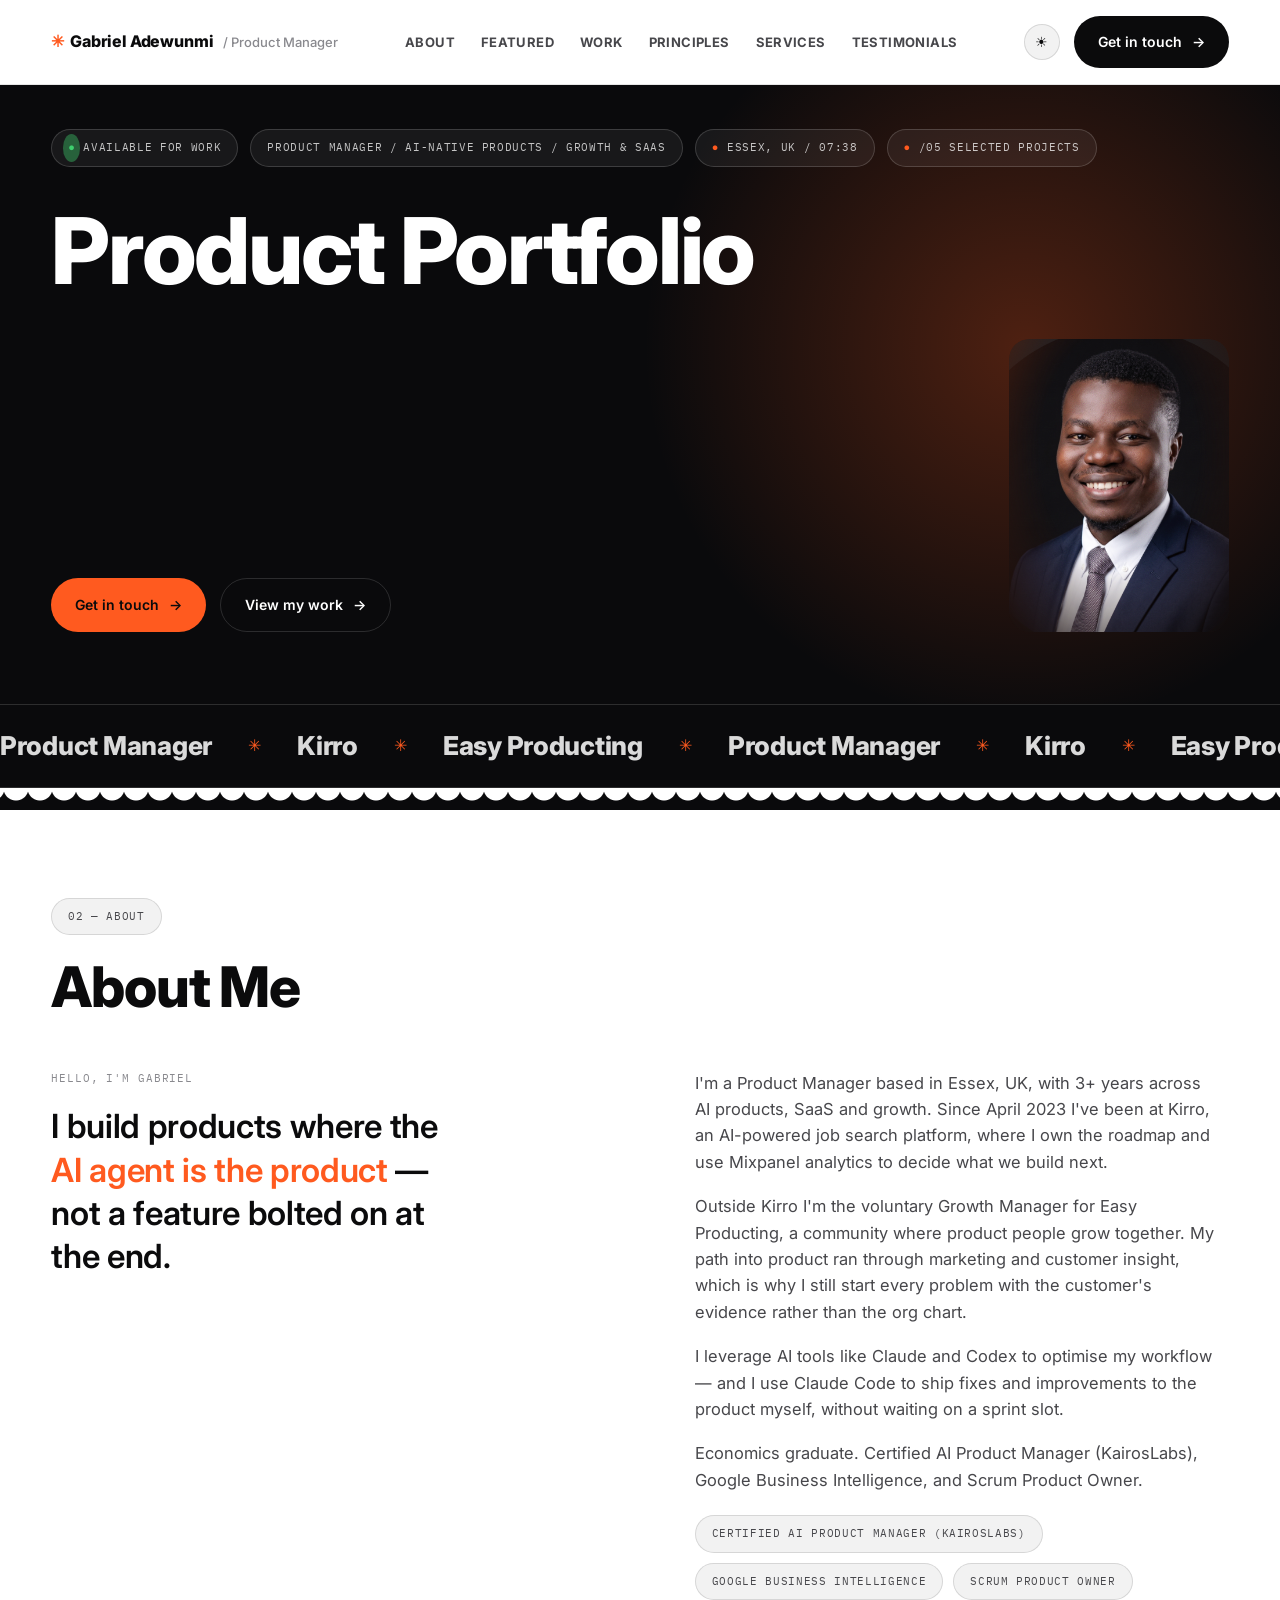
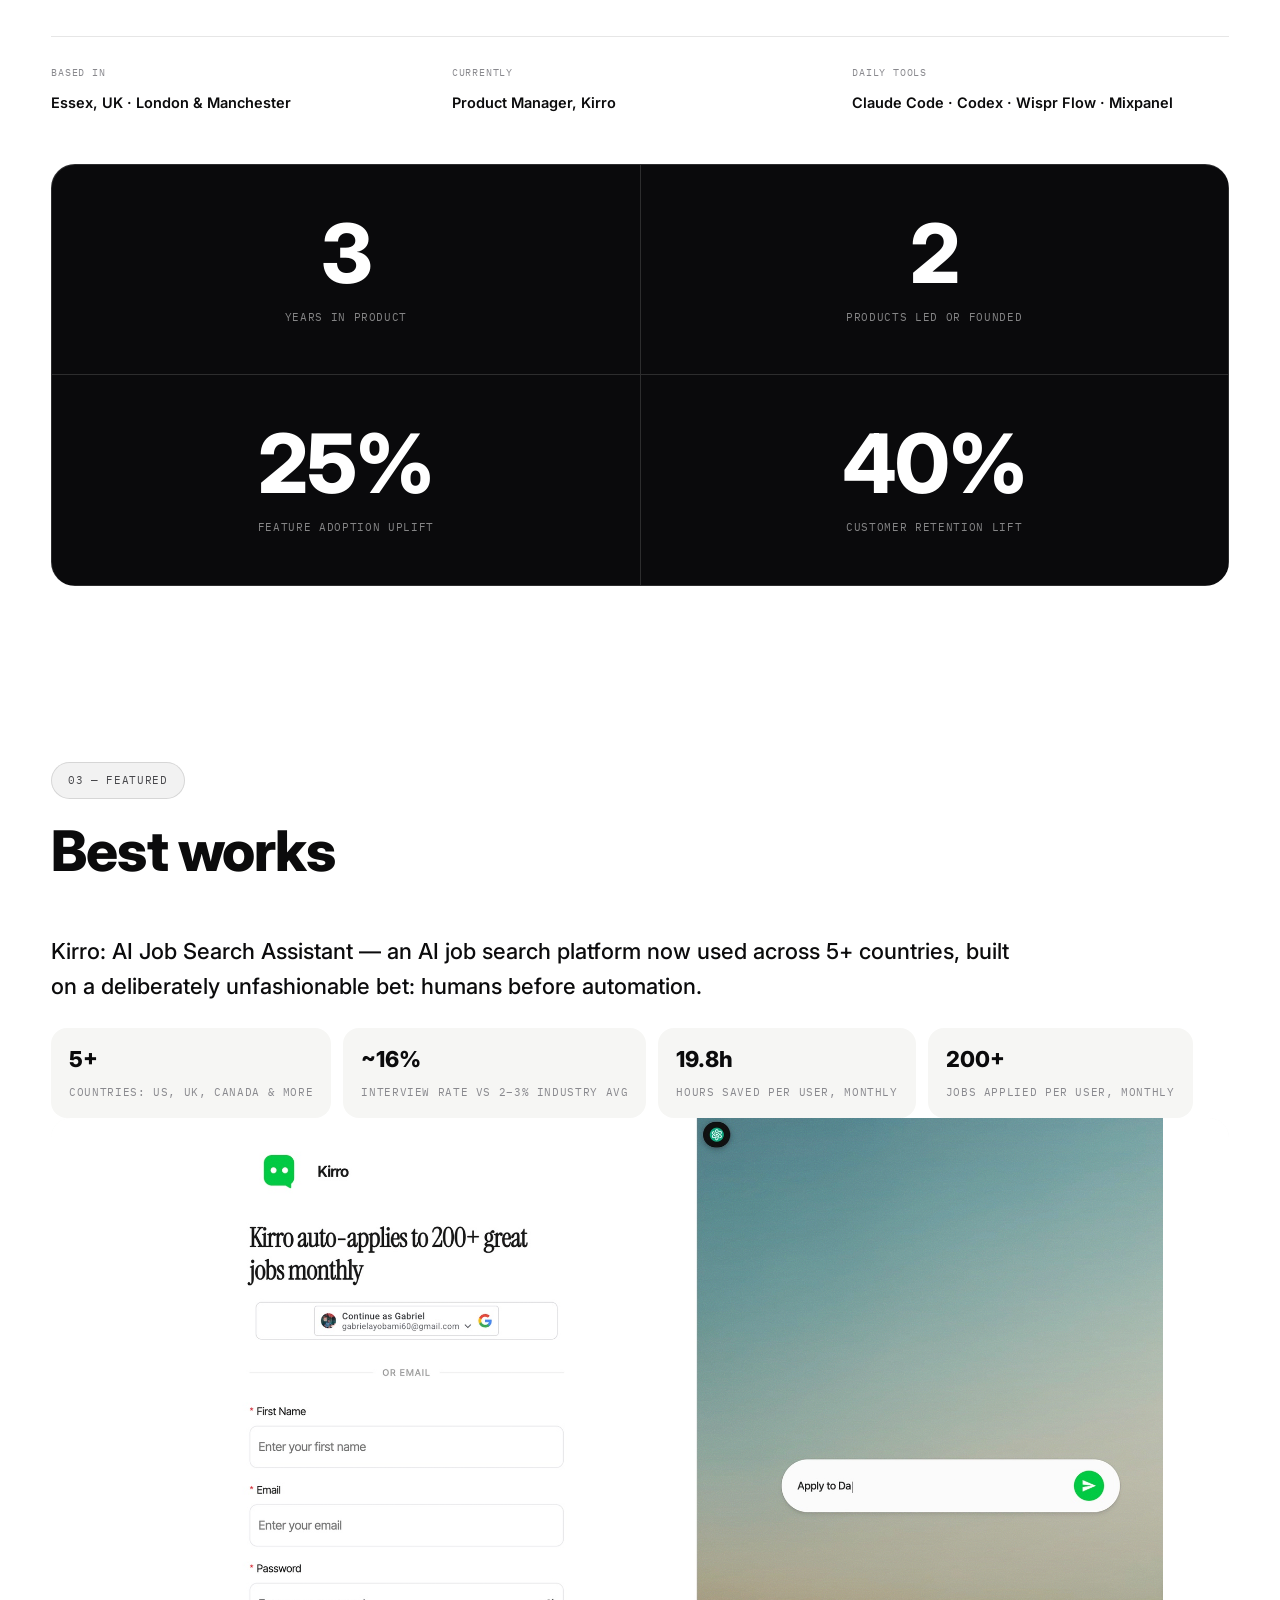
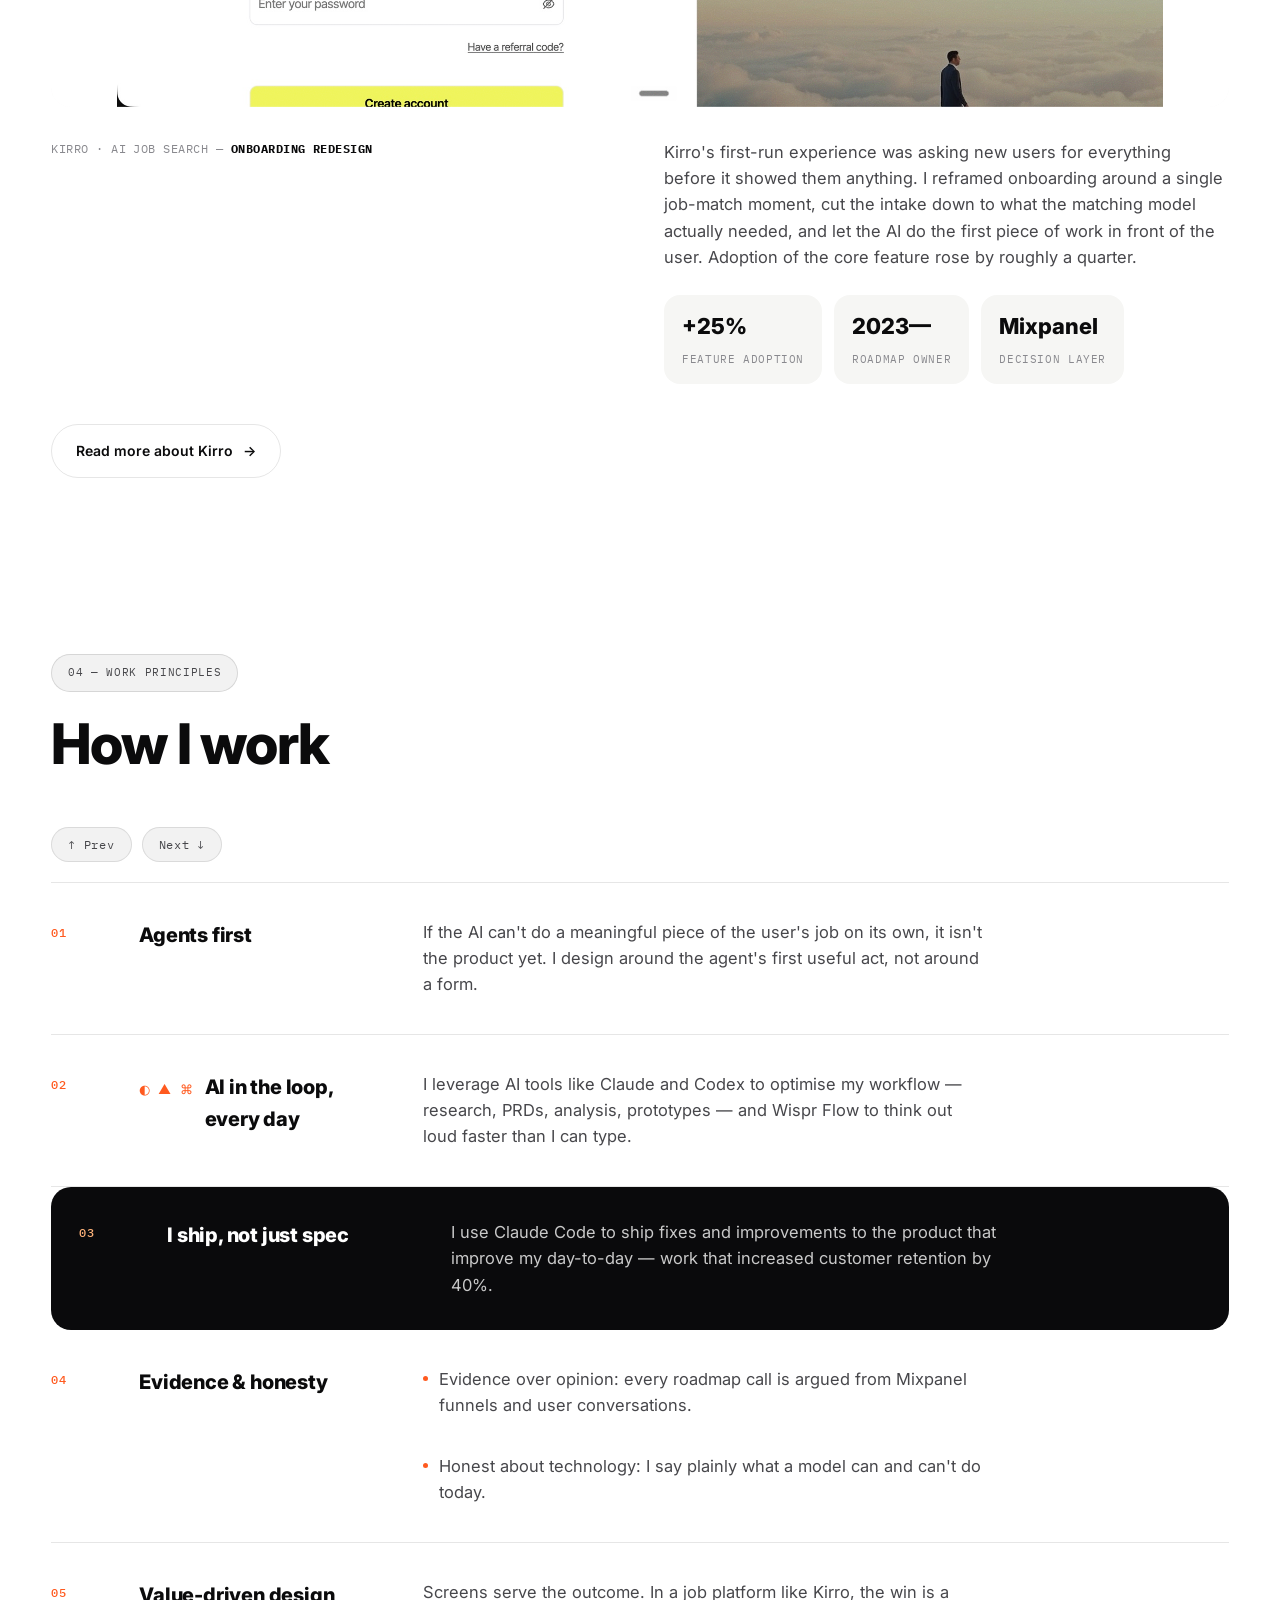
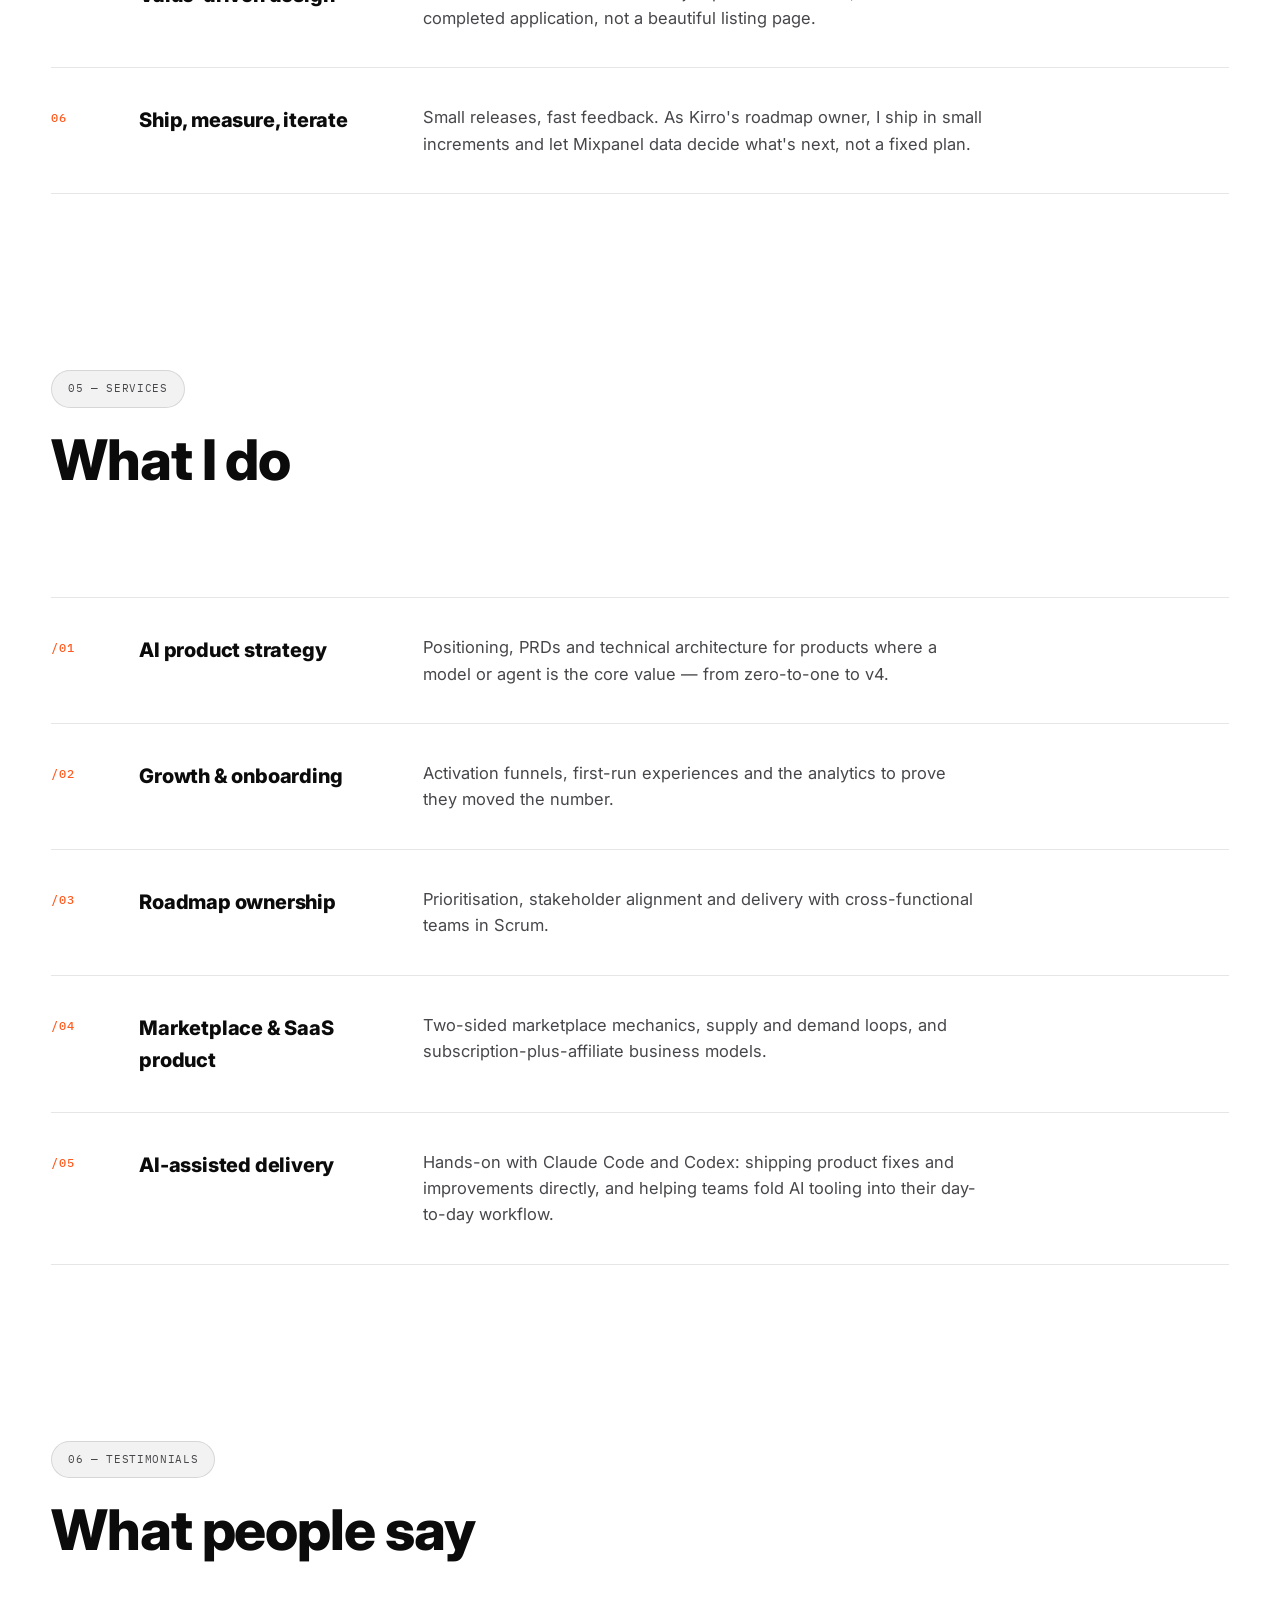
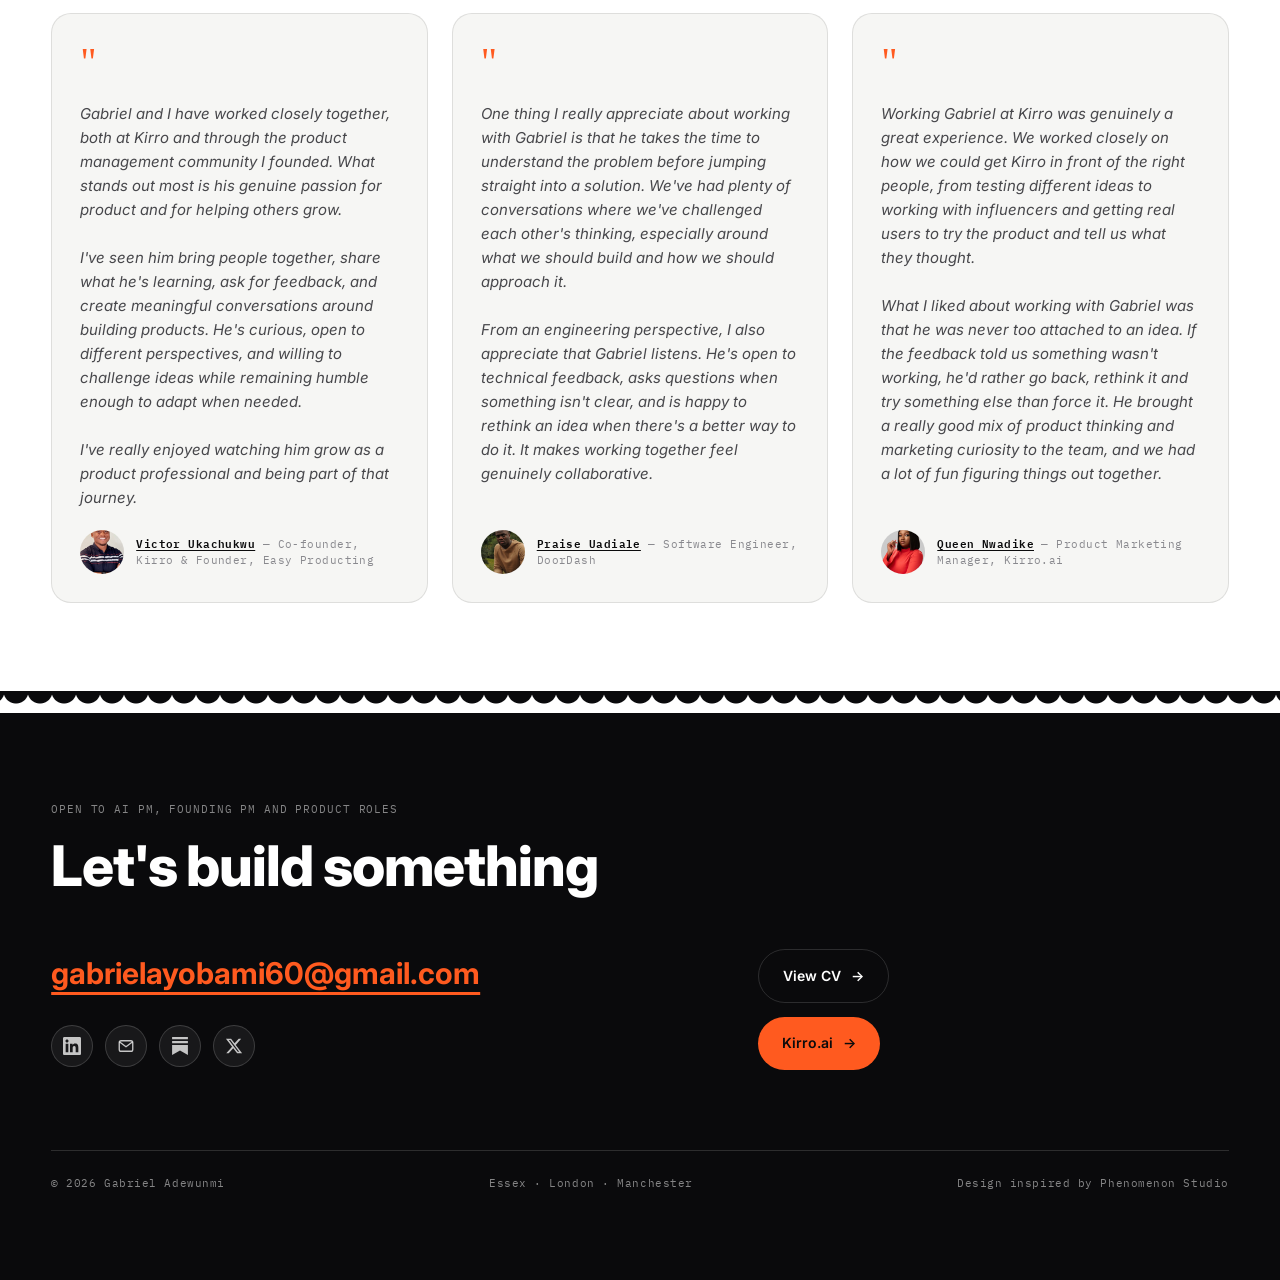
==== commit 1f9abd04: "Add third testimonial from Queen Nwadike Fills the testimonials grid back to three cards with a real" ====
--- a/index.html
+++ b/index.html
@@ -310,6 +310,14 @@
           <div class="who"><a href="https://www.linkedin.com/in/praise-uadiale/" target="_blank" rel="noopener">Praise Uadiale</a> — Software Engineer, DoorDash</div>
         </div>
       </div>
+      <div class="testimonial-card">
+        <span class="quote-mark" aria-hidden="true">"</span>
+        <p class="quote-text">Working Gabriel at Kirro was genuinely a great experience. We worked closely on how we could get Kirro in front of the right people, from testing different ideas to working with influencers and getting real users to try the product and tell us what they thought.<br><br>What I liked about working with Gabriel was that he was never too attached to an idea. If the feedback told us something wasn't working, he'd rather go back, rethink it and try something else than force it. He brought a really good mix of product thinking and marketing curiosity to the team, and we had a lot of fun figuring things out together.</p>
+        <div class="person">
+          <img class="testimonial-avatar" src="queen-nwadike.jpg" alt="Queen Nwadike">
+          <div class="who"><a href="https://www.linkedin.com/in/queen-nwadike-kamsy/" target="_blank" rel="noopener">Queen Nwadike</a> — Product Marketing Manager, Kirro.ai</div>
+        </div>
+      </div>
     </div>
   </div>
 </section>
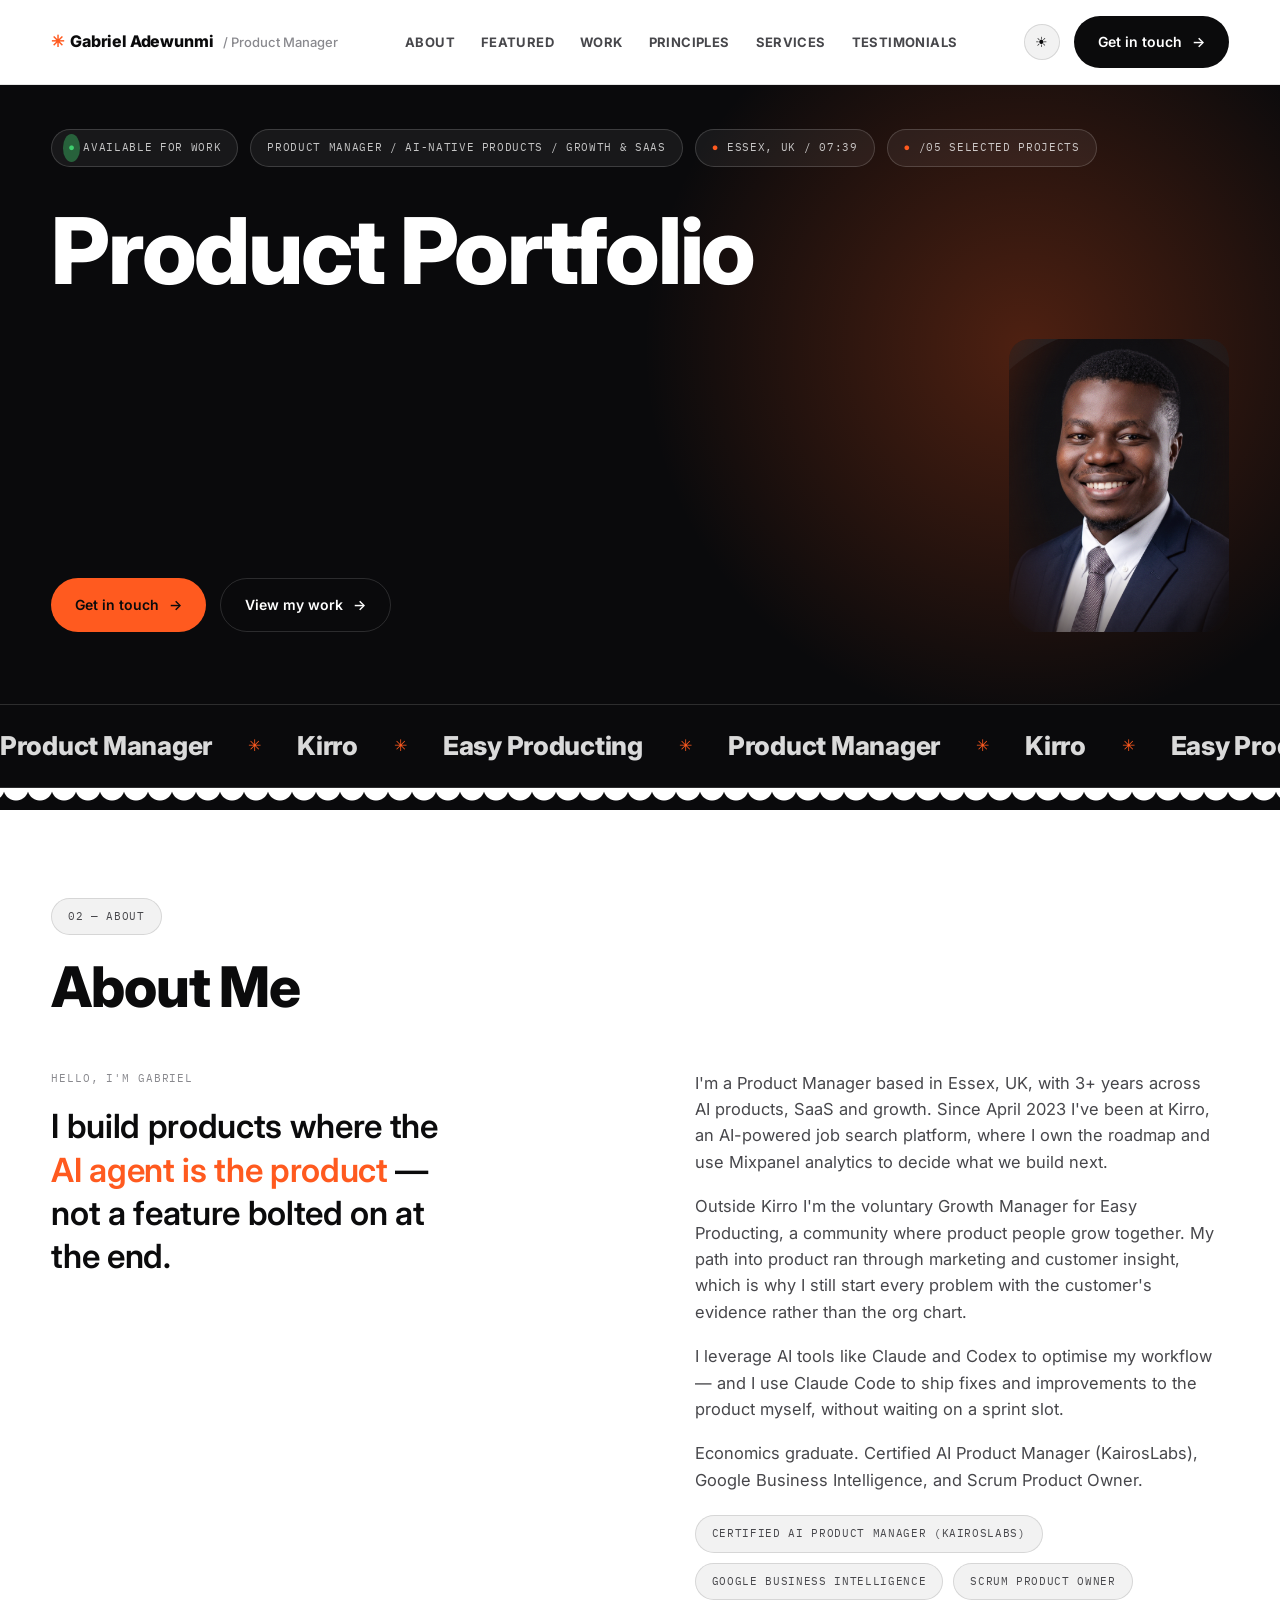
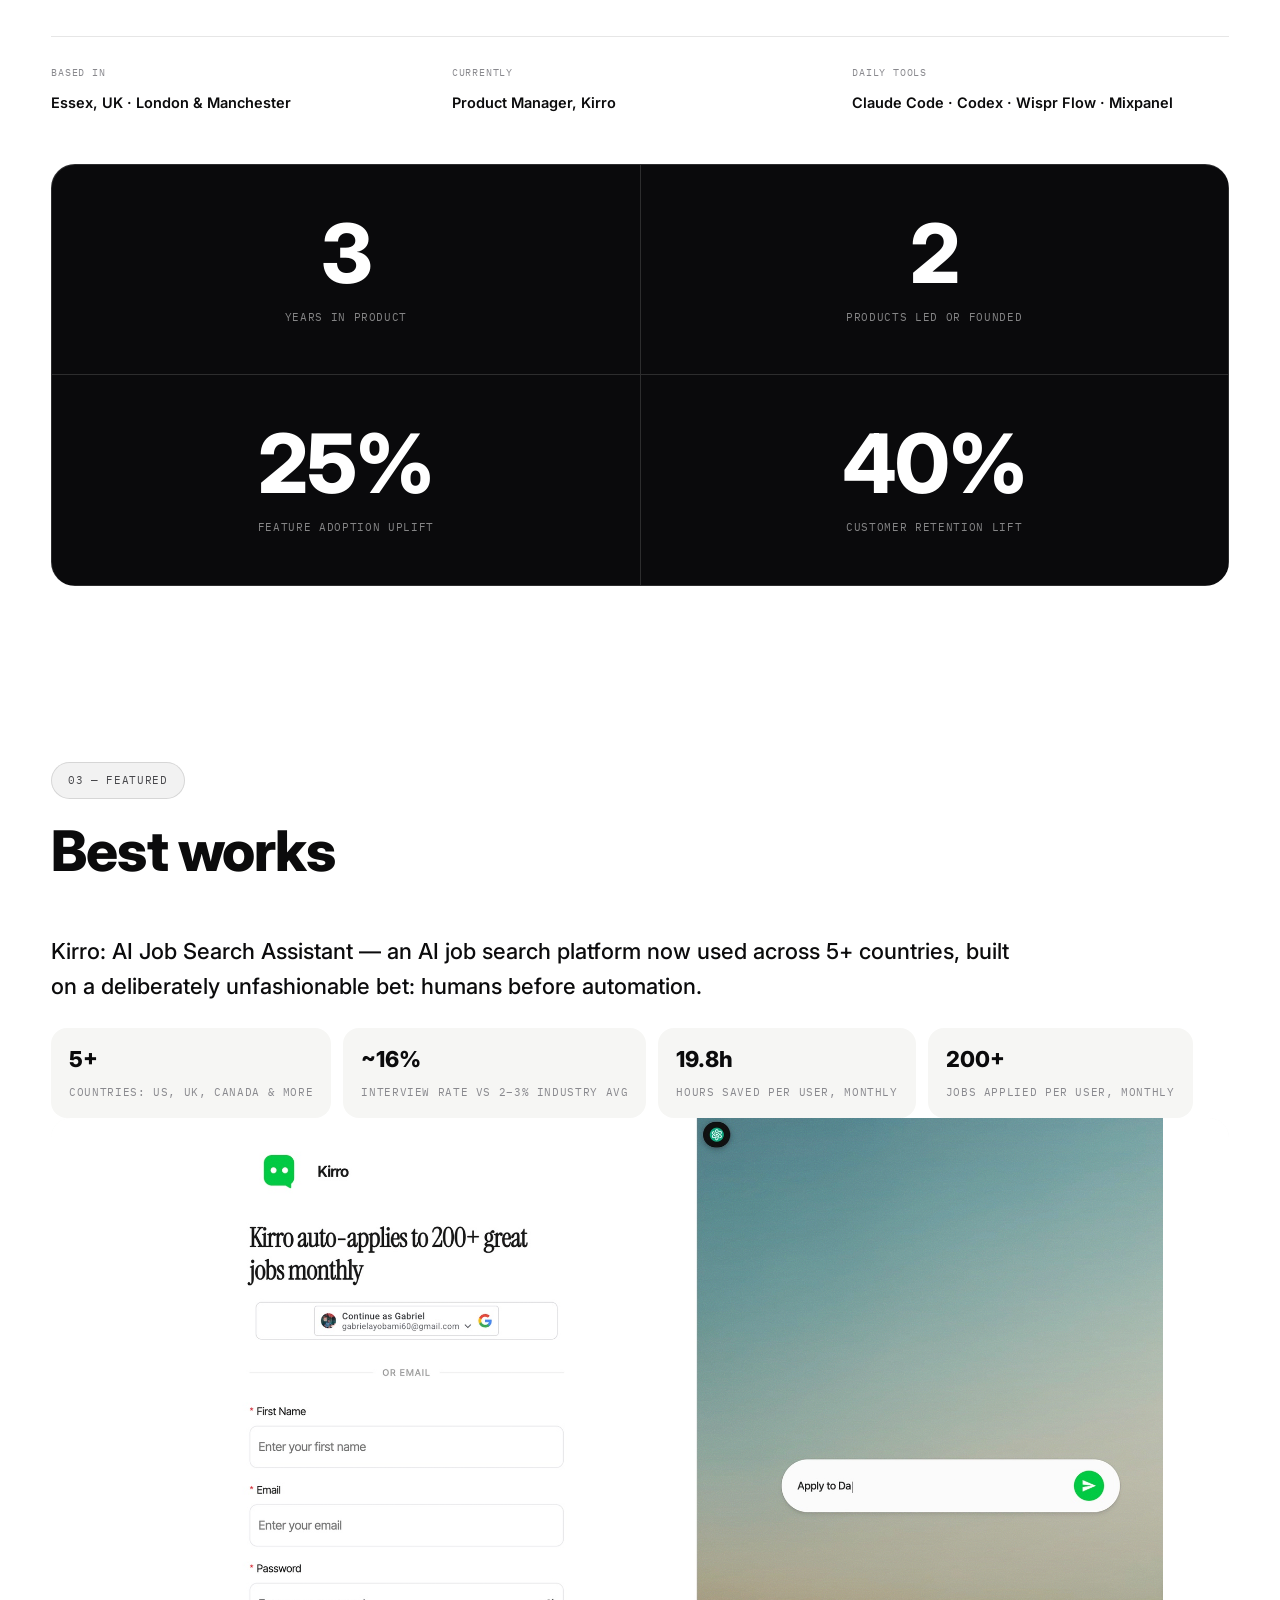
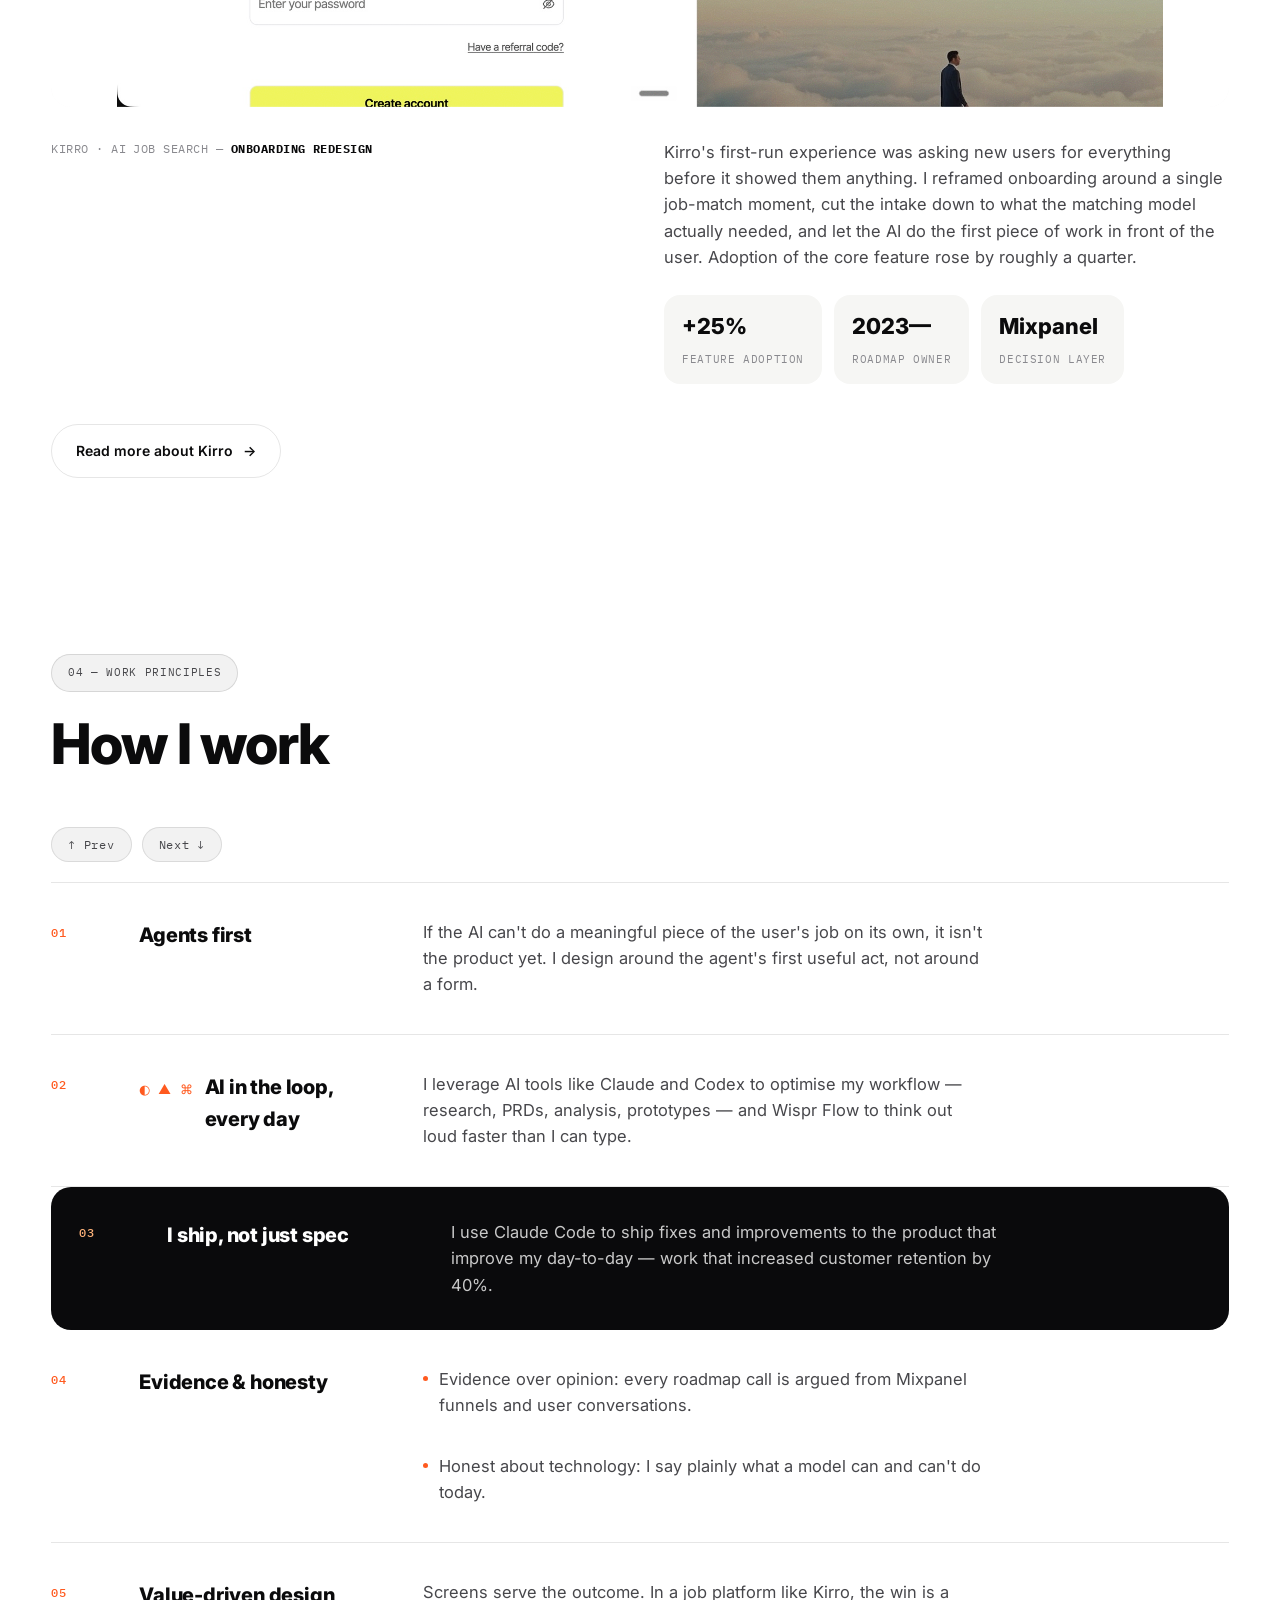
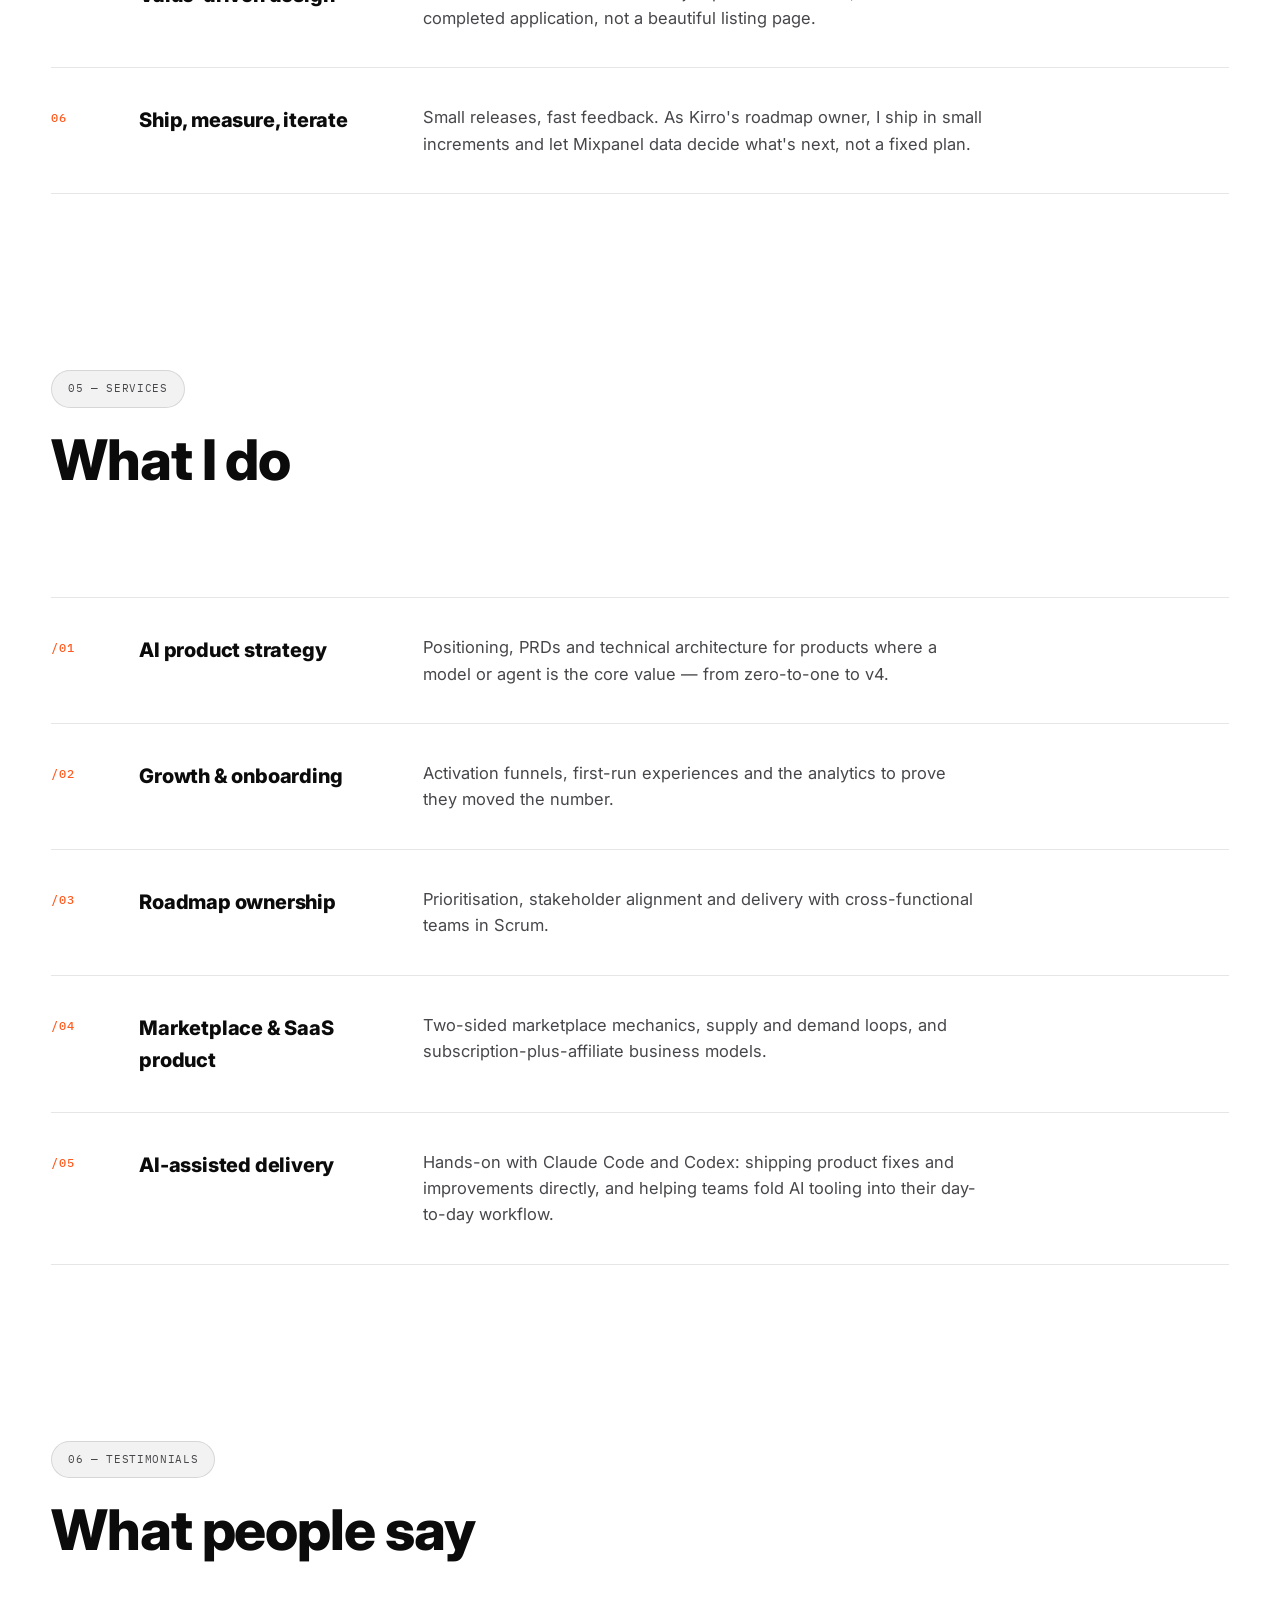
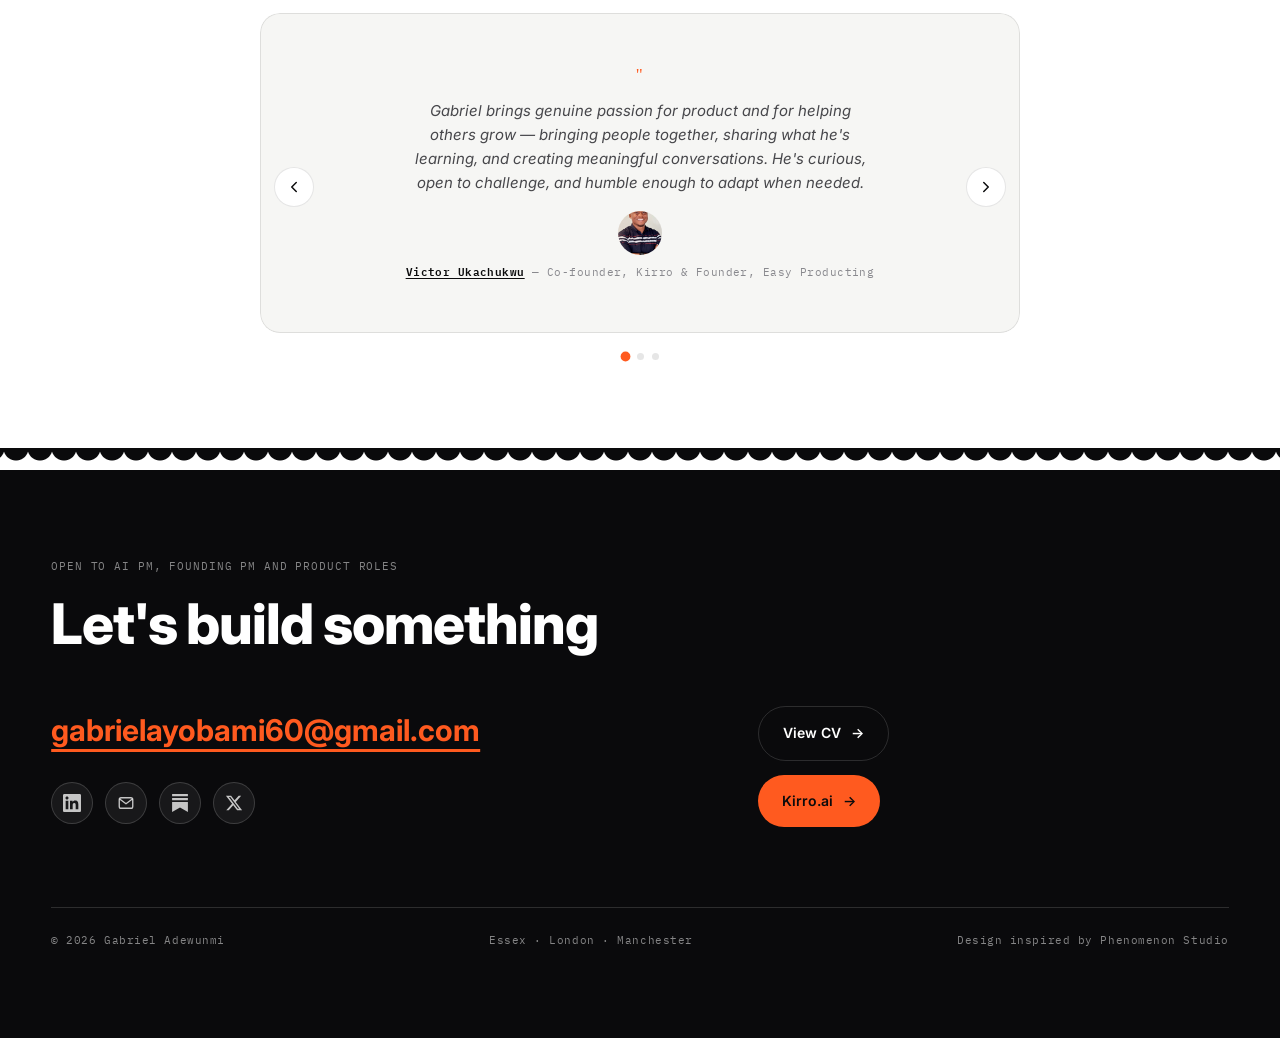
==== commit 6a5f2393: "Turn testimonials into a swipeable carousel Replaced the static 3-column grid with a one-at-a-time r" ====
--- a/index.html
+++ b/index.html
@@ -293,30 +293,45 @@
       <h2 class="big">What people say</h2>
     </div>
 
-    <div class="testimonial-grid rv">
-      <div class="testimonial-card">
-        <span class="quote-mark" aria-hidden="true">"</span>
-        <p class="quote-text">Gabriel and I have worked closely together, both at Kirro and through the product management community I founded. What stands out most is his genuine passion for product and for helping others grow.<br><br>I've seen him bring people together, share what he's learning, ask for feedback, and create meaningful conversations around building products. He's curious, open to different perspectives, and willing to challenge ideas while remaining humble enough to adapt when needed.<br><br>I've really enjoyed watching him grow as a product professional and being part of that journey.</p>
-        <div class="person">
-          <img class="testimonial-avatar" src="victor-ukachukwu.jpg" alt="Victor Ukachukwu">
-          <div class="who"><a href="https://www.linkedin.com/in/vic-uka/" target="_blank" rel="noopener">Victor Ukachukwu</a> — Co-founder, Kirro &amp; Founder, Easy Producting</div>
-        </div>
-      </div>
-      <div class="testimonial-card">
-        <span class="quote-mark" aria-hidden="true">"</span>
-        <p class="quote-text">One thing I really appreciate about working with Gabriel is that he takes the time to understand the problem before jumping straight into a solution. We've had plenty of conversations where we've challenged each other's thinking, especially around what we should build and how we should approach it.<br><br>From an engineering perspective, I also appreciate that Gabriel listens. He's open to technical feedback, asks questions when something isn't clear, and is happy to rethink an idea when there's a better way to do it. It makes working together feel genuinely collaborative.</p>
-        <div class="person">
-          <img class="testimonial-avatar" src="praise-uadiale.jpg" alt="Praise Uadiale">
-          <div class="who"><a href="https://www.linkedin.com/in/praise-uadiale/" target="_blank" rel="noopener">Praise Uadiale</a> — Software Engineer, DoorDash</div>
-        </div>
-      </div>
-      <div class="testimonial-card">
-        <span class="quote-mark" aria-hidden="true">"</span>
-        <p class="quote-text">Working Gabriel at Kirro was genuinely a great experience. We worked closely on how we could get Kirro in front of the right people, from testing different ideas to working with influencers and getting real users to try the product and tell us what they thought.<br><br>What I liked about working with Gabriel was that he was never too attached to an idea. If the feedback told us something wasn't working, he'd rather go back, rethink it and try something else than force it. He brought a really good mix of product thinking and marketing curiosity to the team, and we had a lot of fun figuring things out together.</p>
-        <div class="person">
-          <img class="testimonial-avatar" src="queen-nwadike.jpg" alt="Queen Nwadike">
-          <div class="who"><a href="https://www.linkedin.com/in/queen-nwadike-kamsy/" target="_blank" rel="noopener">Queen Nwadike</a> — Product Marketing Manager, Kirro.ai</div>
-        </div>
+    <div class="testimonial-carousel rv">
+      <div class="testimonial-viewport">
+        <div class="testimonial-track">
+          <div class="testimonial-card">
+            <span class="quote-mark" aria-hidden="true">"</span>
+            <p class="quote-text">Gabriel brings genuine passion for product and for helping others grow — bringing people together, sharing what he's learning, and creating meaningful conversations. He's curious, open to challenge, and humble enough to adapt when needed.</p>
+            <div class="person">
+              <img class="testimonial-avatar" src="victor-ukachukwu.jpg" alt="Victor Ukachukwu">
+              <div class="who"><a href="https://www.linkedin.com/in/vic-uka/" target="_blank" rel="noopener">Victor Ukachukwu</a> — Co-founder, Kirro &amp; Founder, Easy Producting</div>
+            </div>
+          </div>
+          <div class="testimonial-card">
+            <span class="quote-mark" aria-hidden="true">"</span>
+            <p class="quote-text">Gabriel takes the time to understand the problem before jumping to a solution. From an engineering perspective, he listens — open to feedback, asks questions, and happy to rethink an idea when there's a better way. It makes working together genuinely collaborative.</p>
+            <div class="person">
+              <img class="testimonial-avatar" src="praise-uadiale.jpg" alt="Praise Uadiale">
+              <div class="who"><a href="https://www.linkedin.com/in/praise-uadiale/" target="_blank" rel="noopener">Praise Uadiale</a> — Software Engineer, DoorDash</div>
+            </div>
+          </div>
+          <div class="testimonial-card">
+            <span class="quote-mark" aria-hidden="true">"</span>
+            <p class="quote-text">Working with Gabriel at Kirro was genuinely a great experience — testing ideas, working with influencers, and getting real user feedback. He was never too attached to an idea, always willing to rethink and try something else. A great mix of product thinking and marketing curiosity.</p>
+            <div class="person">
+              <img class="testimonial-avatar" src="queen-nwadike.jpg" alt="Queen Nwadike">
+              <div class="who"><a href="https://www.linkedin.com/in/queen-nwadike-kamsy/" target="_blank" rel="noopener">Queen Nwadike</a> — Product Marketing Manager, Kirro.ai</div>
+            </div>
+          </div>
+        </div>
+      </div>
+      <button type="button" class="carousel-arrow prev" aria-label="Previous testimonial">
+        <svg viewBox="0 0 24 24" fill="none" stroke="currentColor" stroke-width="2" stroke-linecap="round" stroke-linejoin="round"><path d="M15 18l-6-6 6-6"/></svg>
+      </button>
+      <button type="button" class="carousel-arrow next" aria-label="Next testimonial">
+        <svg viewBox="0 0 24 24" fill="none" stroke="currentColor" stroke-width="2" stroke-linecap="round" stroke-linejoin="round"><path d="M9 18l6-6-6-6"/></svg>
+      </button>
+      <div class="carousel-dots" role="tablist" aria-label="Choose testimonial">
+        <button type="button" class="carousel-dot" aria-label="Testimonial 1, Victor"></button>
+        <button type="button" class="carousel-dot" aria-label="Testimonial 2, Praise"></button>
+        <button type="button" class="carousel-dot" aria-label="Testimonial 3, Queen"></button>
       </div>
     </div>
   </div>
--- a/styles.css
+++ b/styles.css
@@ -379,19 +379,25 @@
 .case-block{padding-block:72px;}
 .case-block + .case-block{border-top:1px solid var(--line);}
 
-/* ---------- testimonials ---------- */
-.testimonial-grid{display:grid;grid-template-columns:repeat(3,1fr);gap:24px;}
+/* ---------- testimonials (swipeable carousel) ---------- */
+.testimonial-carousel{position:relative;max-width:760px;margin:0 auto;}
+.testimonial-viewport{overflow:hidden;border-radius:20px;touch-action:pan-y;cursor:grab;}
+.testimonial-viewport:active{cursor:grabbing;}
+.testimonial-track{display:flex;transition:transform .45s cubic-bezier(.65,0,.35,1);}
 .testimonial-card{
-  border:1px solid var(--line);border-radius:20px;padding:28px;
-  display:flex;flex-direction:column;gap:20px;background:var(--bg-soft);
+  flex:0 0 100%;box-sizing:border-box;min-width:0;
+  border:1px solid var(--line);border-radius:20px;padding:40px 88px;
+  display:flex;flex-direction:column;align-items:center;text-align:center;gap:16px;
+  background:var(--bg-soft);min-height:200px;justify-content:center;
 }
 .testimonial-card .quote-mark{
-  font-size:40px;color:var(--ember);font-family:Georgia,serif;line-height:1;
+  font-size:17px;color:var(--ember);font-family:Georgia,serif;line-height:1;
+  letter-spacing:.08em;
 }
 .testimonial-card .quote-text{
-  font-size:15px;color:var(--ink-2);font-style:italic;flex:1;margin:0;
-}
-.testimonial-card .person{display:flex;align-items:center;gap:12px;}
+  font-size:15px;color:var(--ink-2);font-style:italic;margin:0;max-width:52ch;
+}
+.testimonial-card .person{display:flex;flex-direction:column;align-items:center;gap:8px;}
 .testimonial-avatar{width:44px;height:44px;border-radius:50%;flex-shrink:0;object-fit:cover;}
 .testimonial-card .person .who{
   font-family:'IBM Plex Mono',monospace;font-size:11px;letter-spacing:.04em;
@@ -399,6 +405,30 @@
 }
 .testimonial-card .person .who a{color:var(--ink);font-weight:600;text-decoration:underline;text-underline-offset:2px;}
 .testimonial-card .person .who a:hover{color:var(--ember);}
+
+.carousel-arrow{
+  position:absolute;top:50%;transform:translateY(-50%);z-index:2;
+  width:40px;height:40px;border-radius:50%;padding:0;
+  display:flex;align-items:center;justify-content:center;
+  background:var(--bg);border:1px solid var(--line);color:var(--ink);
+  cursor:pointer;transition:background .2s ease,border-color .2s ease;
+}
+.carousel-arrow svg{width:18px;height:18px;}
+.carousel-arrow:hover{background:var(--chip-bg-light);border-color:var(--ink);}
+.carousel-arrow.prev{left:14px;}
+.carousel-arrow.next{right:14px;}
+.carousel-dots{display:flex;justify-content:center;gap:8px;margin-top:20px;}
+.carousel-dot{
+  width:7px;height:7px;border-radius:50%;background:var(--line);
+  border:none;padding:0;cursor:pointer;transition:background .2s ease,transform .2s ease;
+}
+.carousel-dot.is-active{background:var(--ember);transform:scale(1.4);}
+@media (max-width:640px){
+  .testimonial-card{padding:56px 52px 32px;}
+}
+@media (prefers-reduced-motion:reduce){
+  .testimonial-track{transition:none;}
+}
 
 @media (max-width:640px){
   .evolution-track{flex-direction:column;align-items:stretch;}
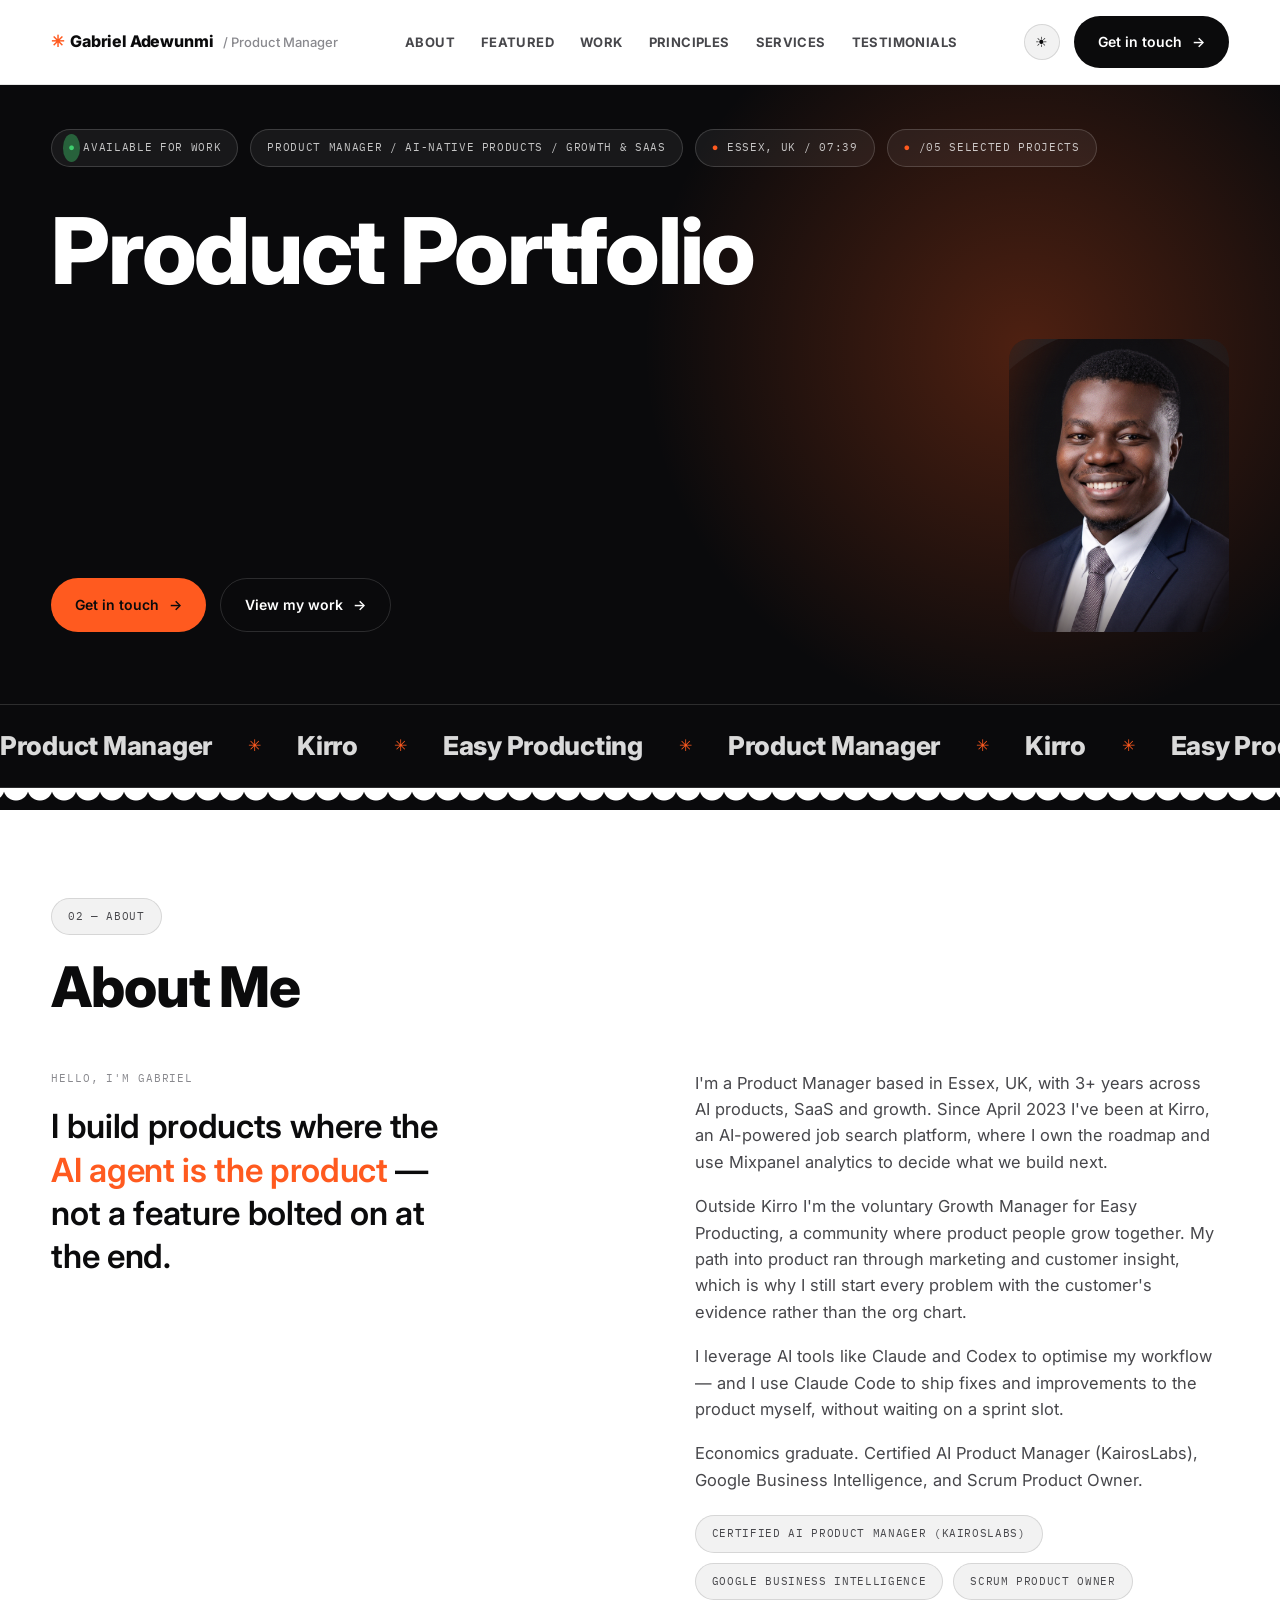
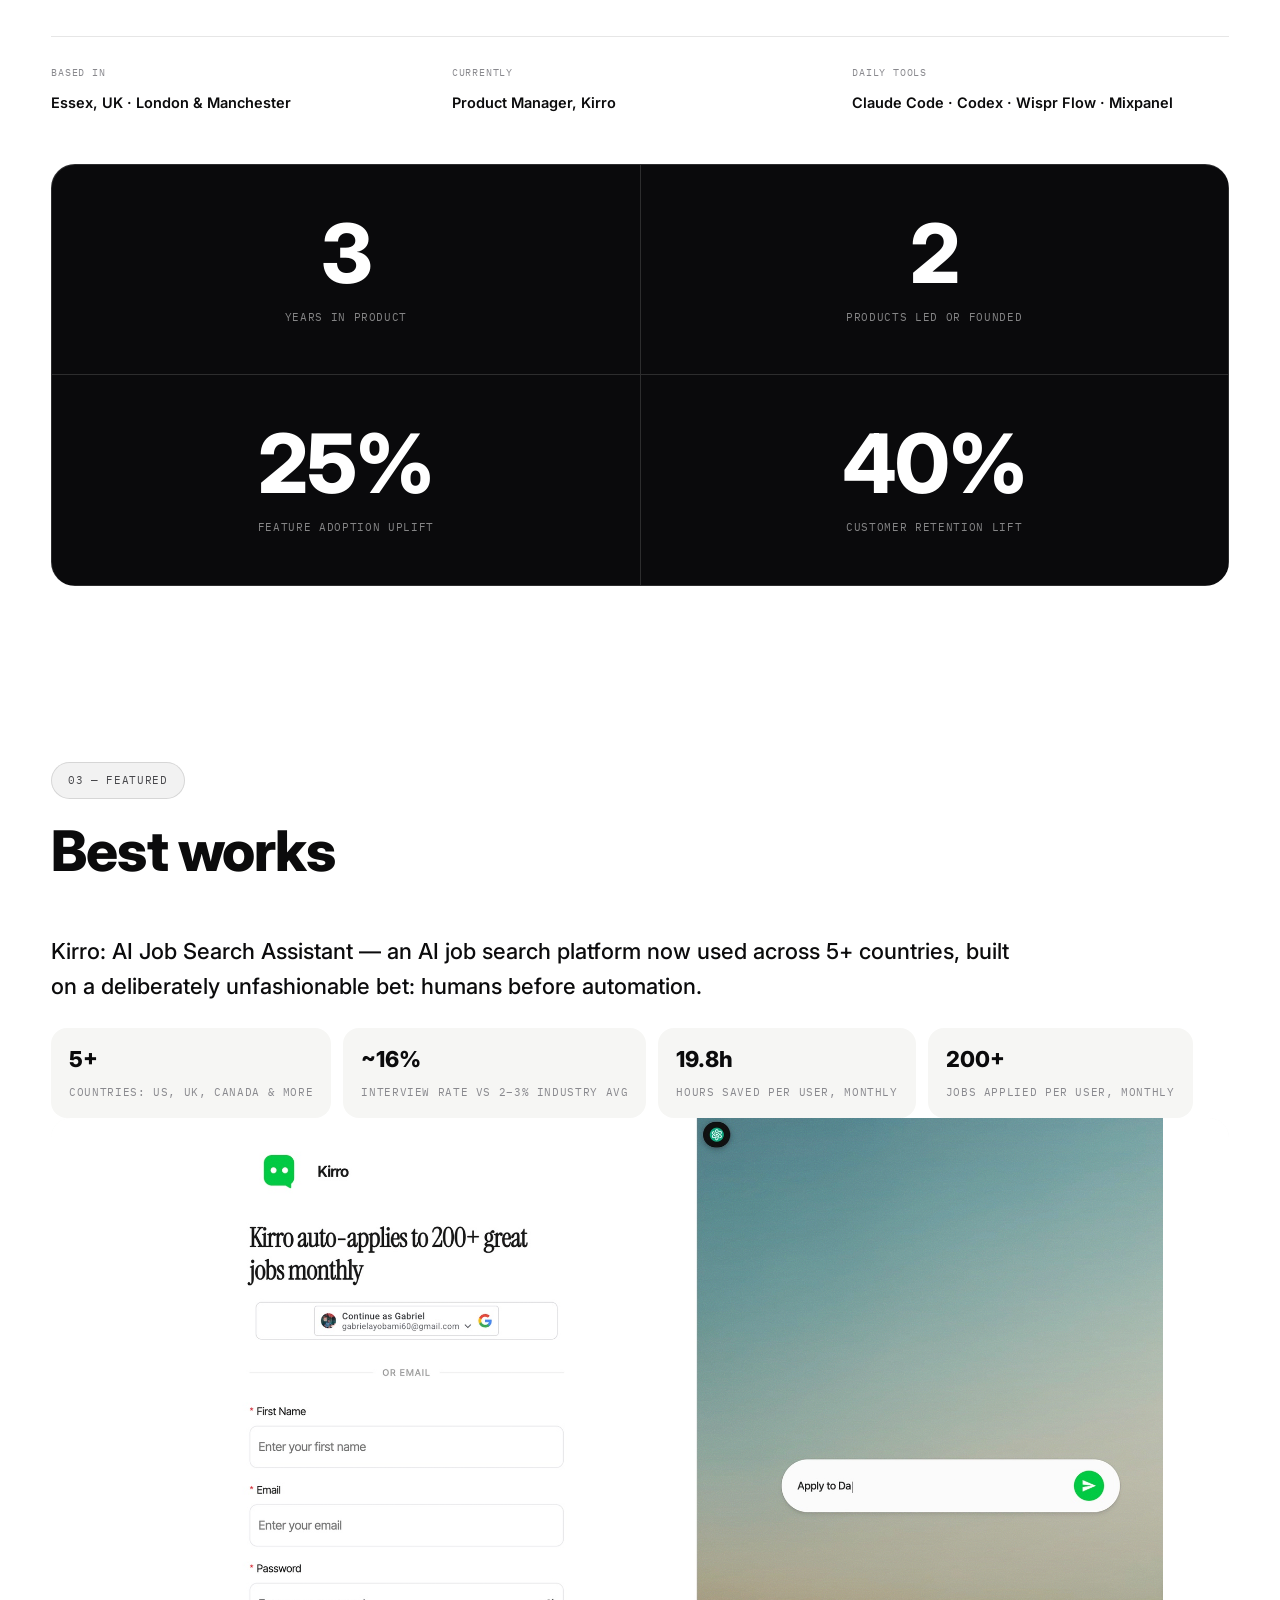
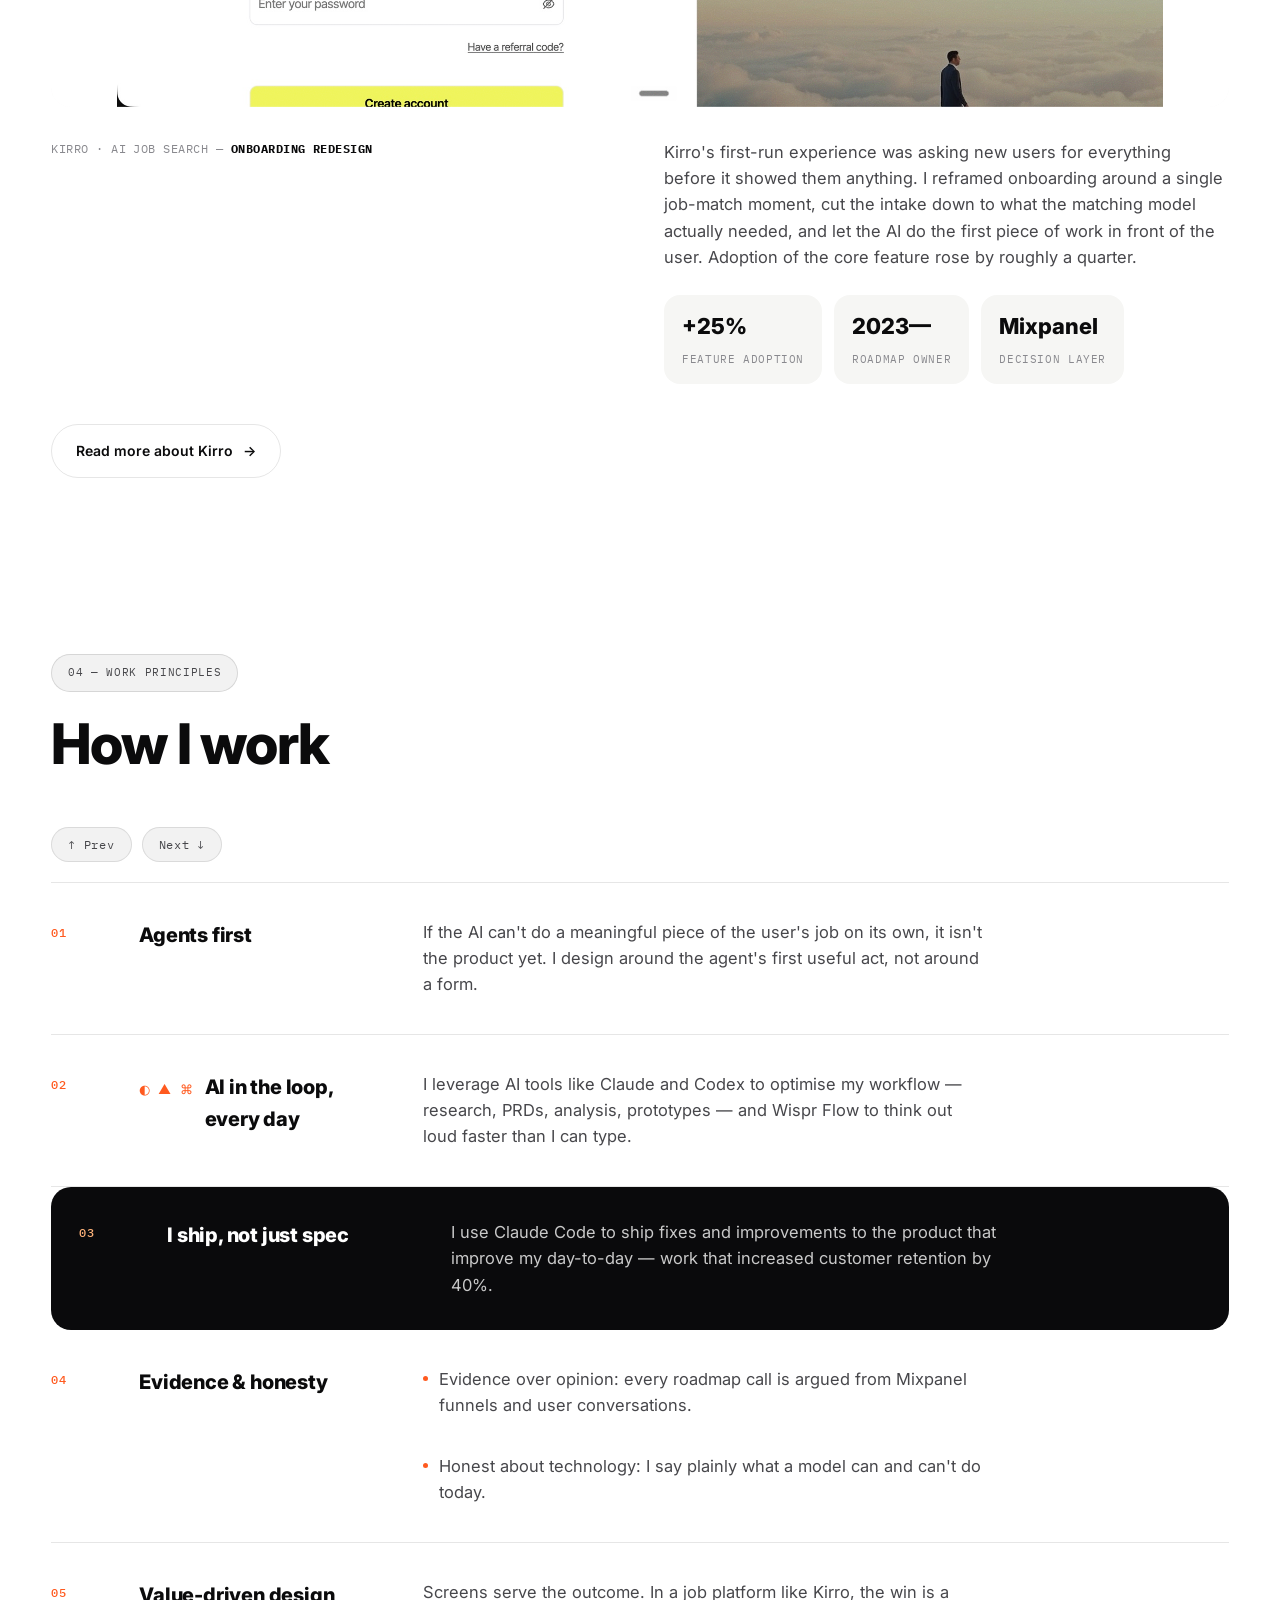
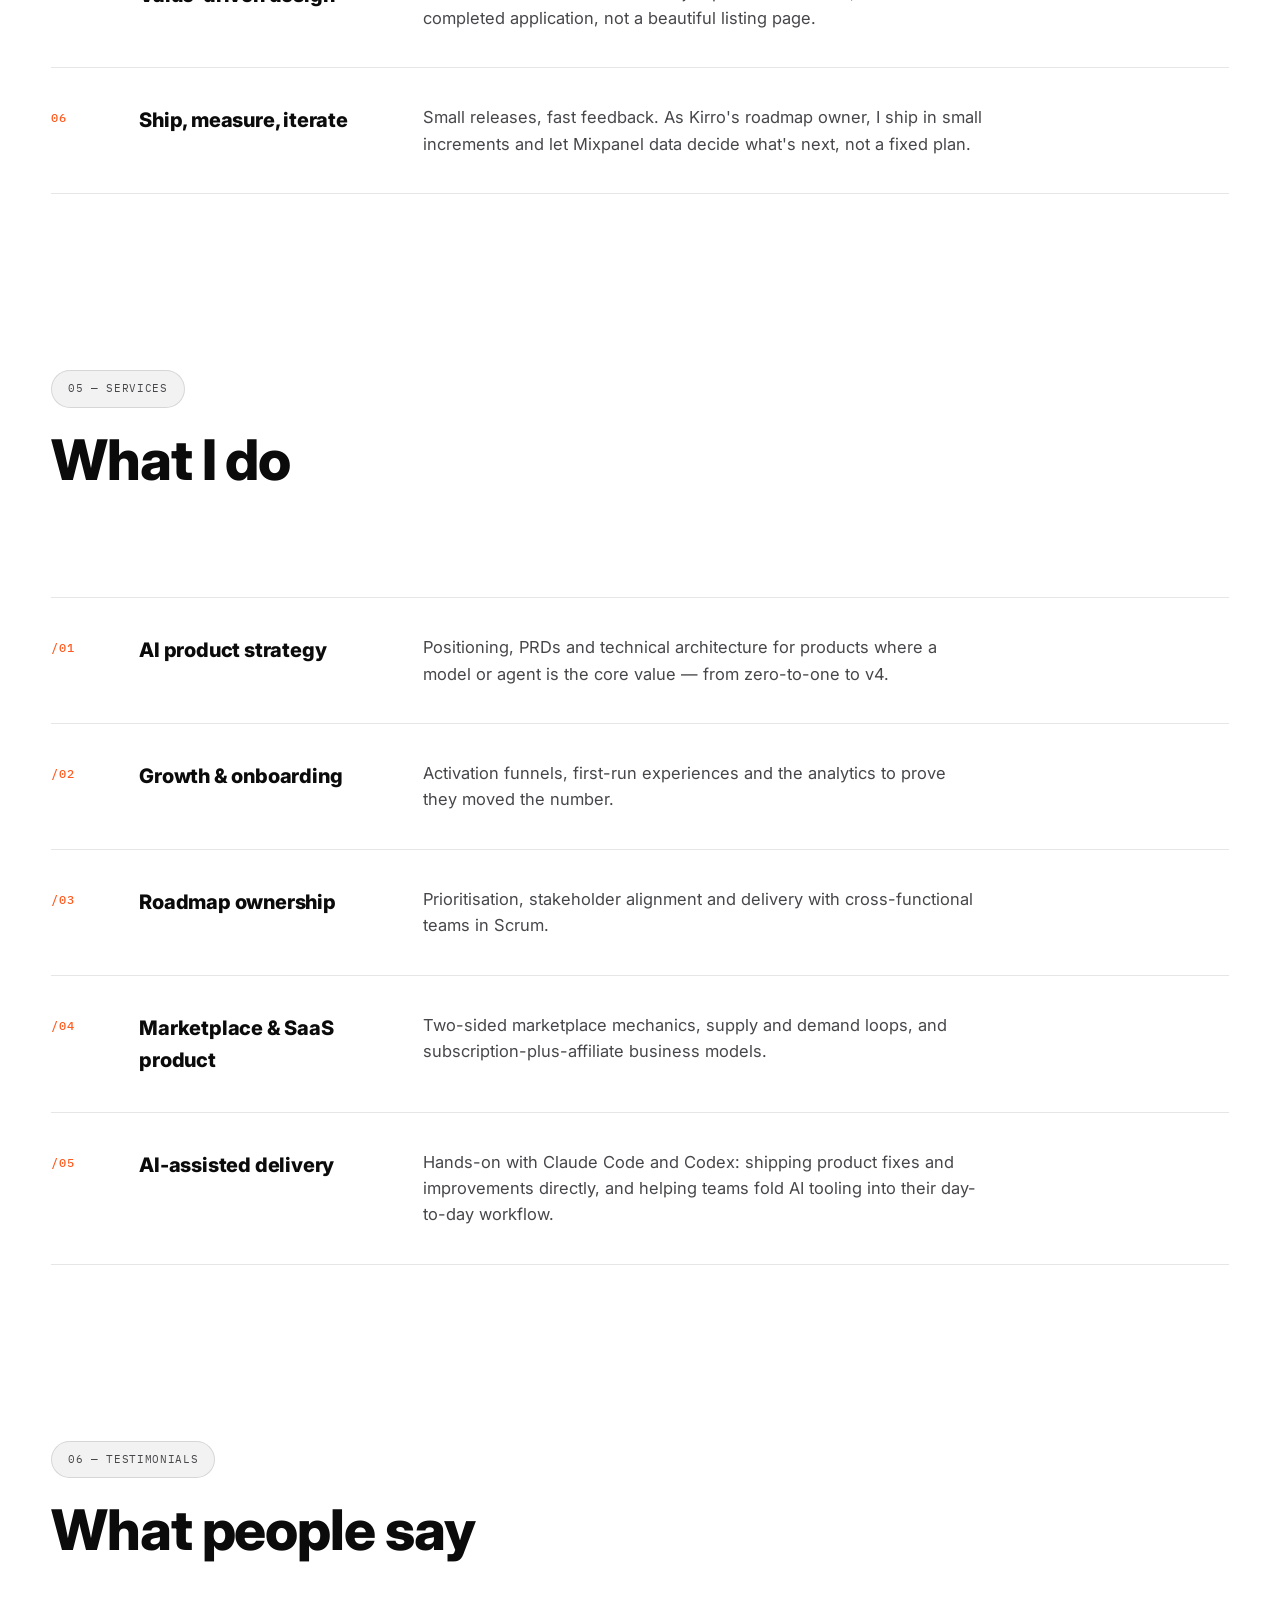
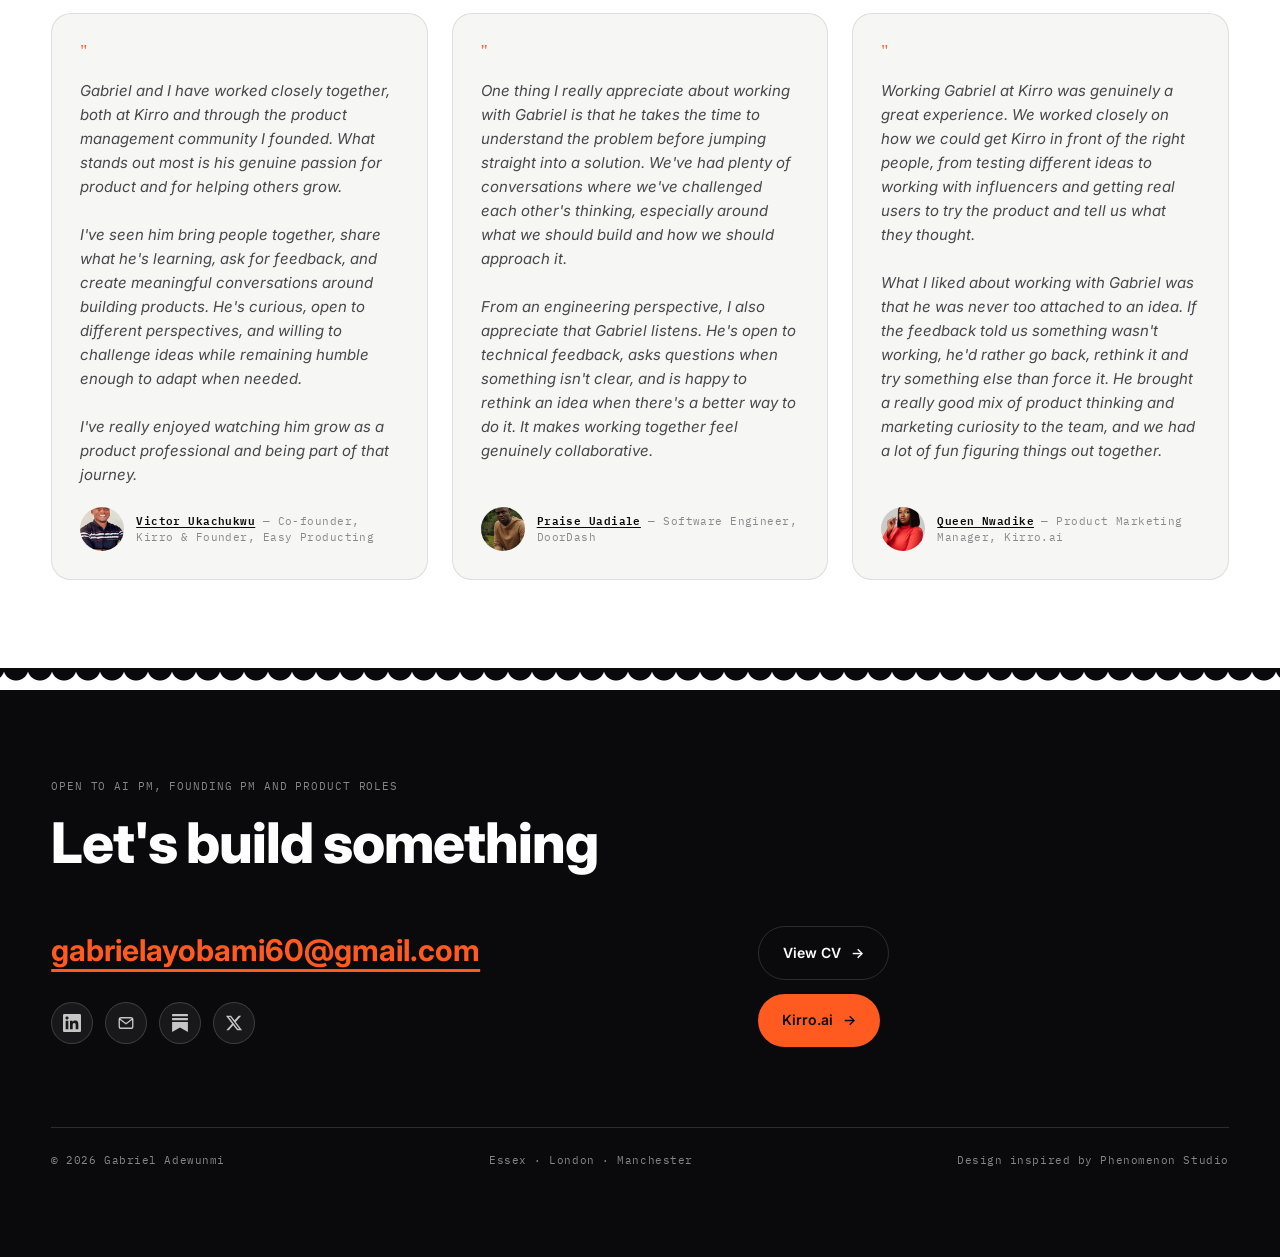
==== commit f6367963: "Revert "Turn testimonials into a swipeable carousel" This reverts commit 6a5f23939329eef02cccfbdcced" ====
--- a/index.html
+++ b/index.html
@@ -293,45 +293,30 @@
       <h2 class="big">What people say</h2>
     </div>
 
-    <div class="testimonial-carousel rv">
-      <div class="testimonial-viewport">
-        <div class="testimonial-track">
-          <div class="testimonial-card">
-            <span class="quote-mark" aria-hidden="true">"</span>
-            <p class="quote-text">Gabriel brings genuine passion for product and for helping others grow — bringing people together, sharing what he's learning, and creating meaningful conversations. He's curious, open to challenge, and humble enough to adapt when needed.</p>
-            <div class="person">
-              <img class="testimonial-avatar" src="victor-ukachukwu.jpg" alt="Victor Ukachukwu">
-              <div class="who"><a href="https://www.linkedin.com/in/vic-uka/" target="_blank" rel="noopener">Victor Ukachukwu</a> — Co-founder, Kirro &amp; Founder, Easy Producting</div>
-            </div>
-          </div>
-          <div class="testimonial-card">
-            <span class="quote-mark" aria-hidden="true">"</span>
-            <p class="quote-text">Gabriel takes the time to understand the problem before jumping to a solution. From an engineering perspective, he listens — open to feedback, asks questions, and happy to rethink an idea when there's a better way. It makes working together genuinely collaborative.</p>
-            <div class="person">
-              <img class="testimonial-avatar" src="praise-uadiale.jpg" alt="Praise Uadiale">
-              <div class="who"><a href="https://www.linkedin.com/in/praise-uadiale/" target="_blank" rel="noopener">Praise Uadiale</a> — Software Engineer, DoorDash</div>
-            </div>
-          </div>
-          <div class="testimonial-card">
-            <span class="quote-mark" aria-hidden="true">"</span>
-            <p class="quote-text">Working with Gabriel at Kirro was genuinely a great experience — testing ideas, working with influencers, and getting real user feedback. He was never too attached to an idea, always willing to rethink and try something else. A great mix of product thinking and marketing curiosity.</p>
-            <div class="person">
-              <img class="testimonial-avatar" src="queen-nwadike.jpg" alt="Queen Nwadike">
-              <div class="who"><a href="https://www.linkedin.com/in/queen-nwadike-kamsy/" target="_blank" rel="noopener">Queen Nwadike</a> — Product Marketing Manager, Kirro.ai</div>
-            </div>
-          </div>
-        </div>
-      </div>
-      <button type="button" class="carousel-arrow prev" aria-label="Previous testimonial">
-        <svg viewBox="0 0 24 24" fill="none" stroke="currentColor" stroke-width="2" stroke-linecap="round" stroke-linejoin="round"><path d="M15 18l-6-6 6-6"/></svg>
-      </button>
-      <button type="button" class="carousel-arrow next" aria-label="Next testimonial">
-        <svg viewBox="0 0 24 24" fill="none" stroke="currentColor" stroke-width="2" stroke-linecap="round" stroke-linejoin="round"><path d="M9 18l6-6-6-6"/></svg>
-      </button>
-      <div class="carousel-dots" role="tablist" aria-label="Choose testimonial">
-        <button type="button" class="carousel-dot" aria-label="Testimonial 1, Victor"></button>
-        <button type="button" class="carousel-dot" aria-label="Testimonial 2, Praise"></button>
-        <button type="button" class="carousel-dot" aria-label="Testimonial 3, Queen"></button>
+    <div class="testimonial-grid rv">
+      <div class="testimonial-card">
+        <span class="quote-mark" aria-hidden="true">"</span>
+        <p class="quote-text">Gabriel and I have worked closely together, both at Kirro and through the product management community I founded. What stands out most is his genuine passion for product and for helping others grow.<br><br>I've seen him bring people together, share what he's learning, ask for feedback, and create meaningful conversations around building products. He's curious, open to different perspectives, and willing to challenge ideas while remaining humble enough to adapt when needed.<br><br>I've really enjoyed watching him grow as a product professional and being part of that journey.</p>
+        <div class="person">
+          <img class="testimonial-avatar" src="victor-ukachukwu.jpg" alt="Victor Ukachukwu">
+          <div class="who"><a href="https://www.linkedin.com/in/vic-uka/" target="_blank" rel="noopener">Victor Ukachukwu</a> — Co-founder, Kirro &amp; Founder, Easy Producting</div>
+        </div>
+      </div>
+      <div class="testimonial-card">
+        <span class="quote-mark" aria-hidden="true">"</span>
+        <p class="quote-text">One thing I really appreciate about working with Gabriel is that he takes the time to understand the problem before jumping straight into a solution. We've had plenty of conversations where we've challenged each other's thinking, especially around what we should build and how we should approach it.<br><br>From an engineering perspective, I also appreciate that Gabriel listens. He's open to technical feedback, asks questions when something isn't clear, and is happy to rethink an idea when there's a better way to do it. It makes working together feel genuinely collaborative.</p>
+        <div class="person">
+          <img class="testimonial-avatar" src="praise-uadiale.jpg" alt="Praise Uadiale">
+          <div class="who"><a href="https://www.linkedin.com/in/praise-uadiale/" target="_blank" rel="noopener">Praise Uadiale</a> — Software Engineer, DoorDash</div>
+        </div>
+      </div>
+      <div class="testimonial-card">
+        <span class="quote-mark" aria-hidden="true">"</span>
+        <p class="quote-text">Working Gabriel at Kirro was genuinely a great experience. We worked closely on how we could get Kirro in front of the right people, from testing different ideas to working with influencers and getting real users to try the product and tell us what they thought.<br><br>What I liked about working with Gabriel was that he was never too attached to an idea. If the feedback told us something wasn't working, he'd rather go back, rethink it and try something else than force it. He brought a really good mix of product thinking and marketing curiosity to the team, and we had a lot of fun figuring things out together.</p>
+        <div class="person">
+          <img class="testimonial-avatar" src="queen-nwadike.jpg" alt="Queen Nwadike">
+          <div class="who"><a href="https://www.linkedin.com/in/queen-nwadike-kamsy/" target="_blank" rel="noopener">Queen Nwadike</a> — Product Marketing Manager, Kirro.ai</div>
+        </div>
       </div>
     </div>
   </div>
--- a/styles.css
+++ b/styles.css
@@ -379,25 +379,20 @@
 .case-block{padding-block:72px;}
 .case-block + .case-block{border-top:1px solid var(--line);}
 
-/* ---------- testimonials (swipeable carousel) ---------- */
-.testimonial-carousel{position:relative;max-width:760px;margin:0 auto;}
-.testimonial-viewport{overflow:hidden;border-radius:20px;touch-action:pan-y;cursor:grab;}
-.testimonial-viewport:active{cursor:grabbing;}
-.testimonial-track{display:flex;transition:transform .45s cubic-bezier(.65,0,.35,1);}
+/* ---------- testimonials ---------- */
+.testimonial-grid{display:grid;grid-template-columns:repeat(3,1fr);gap:24px;}
 .testimonial-card{
-  flex:0 0 100%;box-sizing:border-box;min-width:0;
-  border:1px solid var(--line);border-radius:20px;padding:40px 88px;
-  display:flex;flex-direction:column;align-items:center;text-align:center;gap:16px;
-  background:var(--bg-soft);min-height:200px;justify-content:center;
+  border:1px solid var(--line);border-radius:20px;padding:28px;
+  display:flex;flex-direction:column;gap:20px;background:var(--bg-soft);
 }
 .testimonial-card .quote-mark{
   font-size:17px;color:var(--ember);font-family:Georgia,serif;line-height:1;
   letter-spacing:.08em;
 }
 .testimonial-card .quote-text{
-  font-size:15px;color:var(--ink-2);font-style:italic;margin:0;max-width:52ch;
-}
-.testimonial-card .person{display:flex;flex-direction:column;align-items:center;gap:8px;}
+  font-size:15px;color:var(--ink-2);font-style:italic;flex:1;margin:0;
+}
+.testimonial-card .person{display:flex;align-items:center;gap:12px;}
 .testimonial-avatar{width:44px;height:44px;border-radius:50%;flex-shrink:0;object-fit:cover;}
 .testimonial-card .person .who{
   font-family:'IBM Plex Mono',monospace;font-size:11px;letter-spacing:.04em;
@@ -405,30 +400,6 @@
 }
 .testimonial-card .person .who a{color:var(--ink);font-weight:600;text-decoration:underline;text-underline-offset:2px;}
 .testimonial-card .person .who a:hover{color:var(--ember);}
-
-.carousel-arrow{
-  position:absolute;top:50%;transform:translateY(-50%);z-index:2;
-  width:40px;height:40px;border-radius:50%;padding:0;
-  display:flex;align-items:center;justify-content:center;
-  background:var(--bg);border:1px solid var(--line);color:var(--ink);
-  cursor:pointer;transition:background .2s ease,border-color .2s ease;
-}
-.carousel-arrow svg{width:18px;height:18px;}
-.carousel-arrow:hover{background:var(--chip-bg-light);border-color:var(--ink);}
-.carousel-arrow.prev{left:14px;}
-.carousel-arrow.next{right:14px;}
-.carousel-dots{display:flex;justify-content:center;gap:8px;margin-top:20px;}
-.carousel-dot{
-  width:7px;height:7px;border-radius:50%;background:var(--line);
-  border:none;padding:0;cursor:pointer;transition:background .2s ease,transform .2s ease;
-}
-.carousel-dot.is-active{background:var(--ember);transform:scale(1.4);}
-@media (max-width:640px){
-  .testimonial-card{padding:56px 52px 32px;}
-}
-@media (prefers-reduced-motion:reduce){
-  .testimonial-track{transition:none;}
-}
 
 @media (max-width:640px){
   .evolution-track{flex-direction:column;align-items:stretch;}
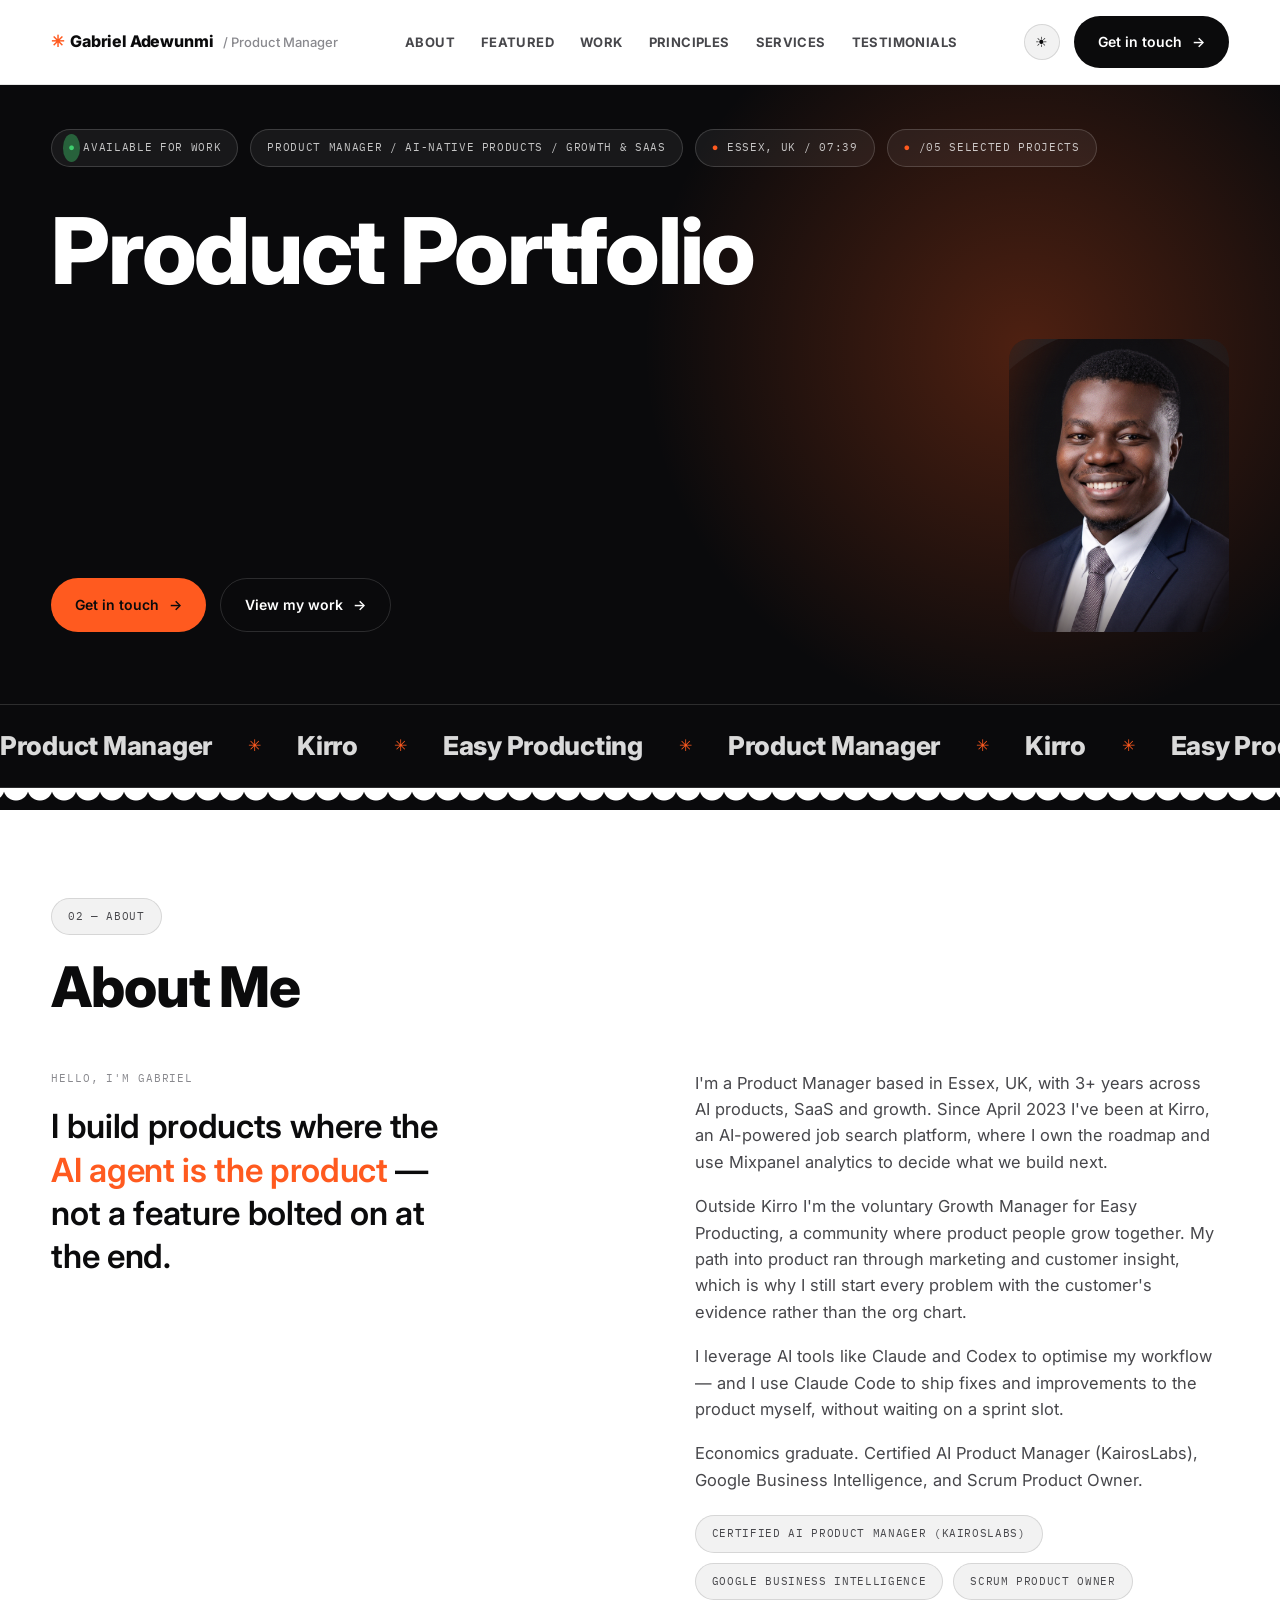
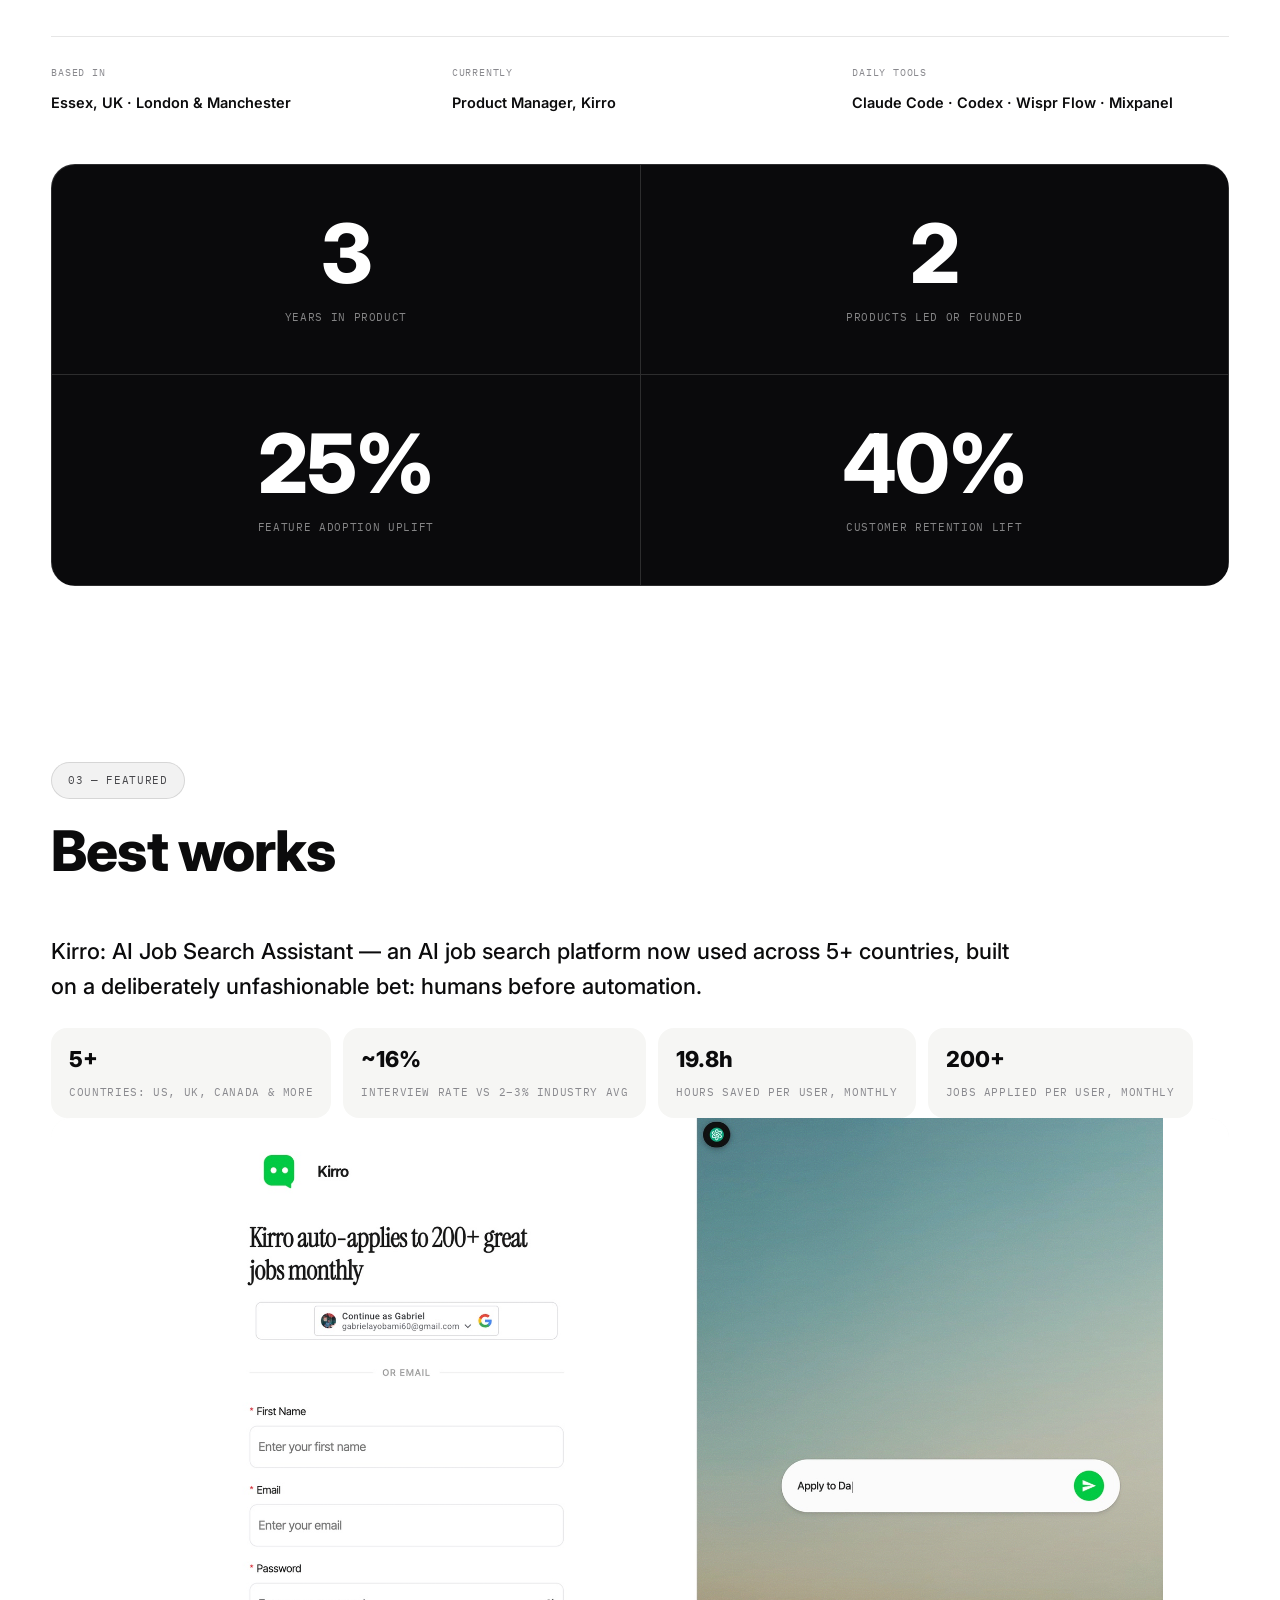
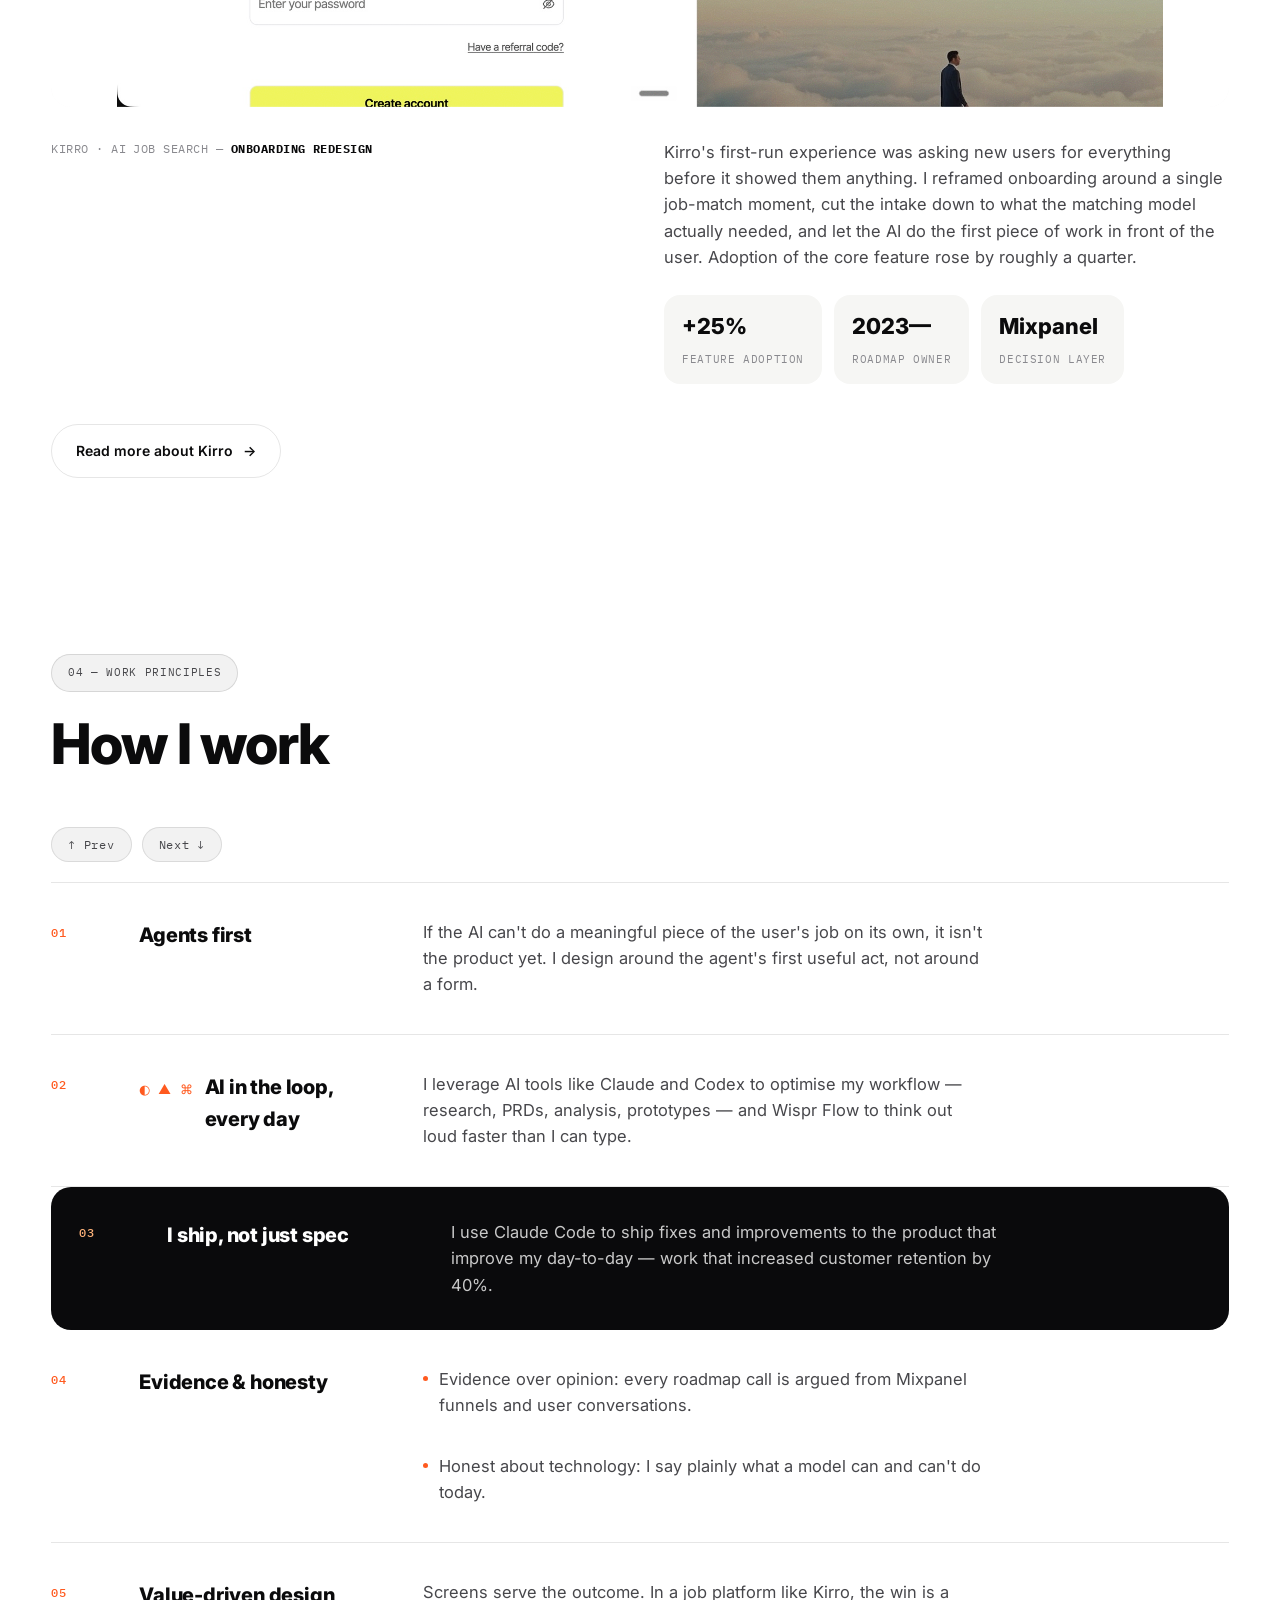
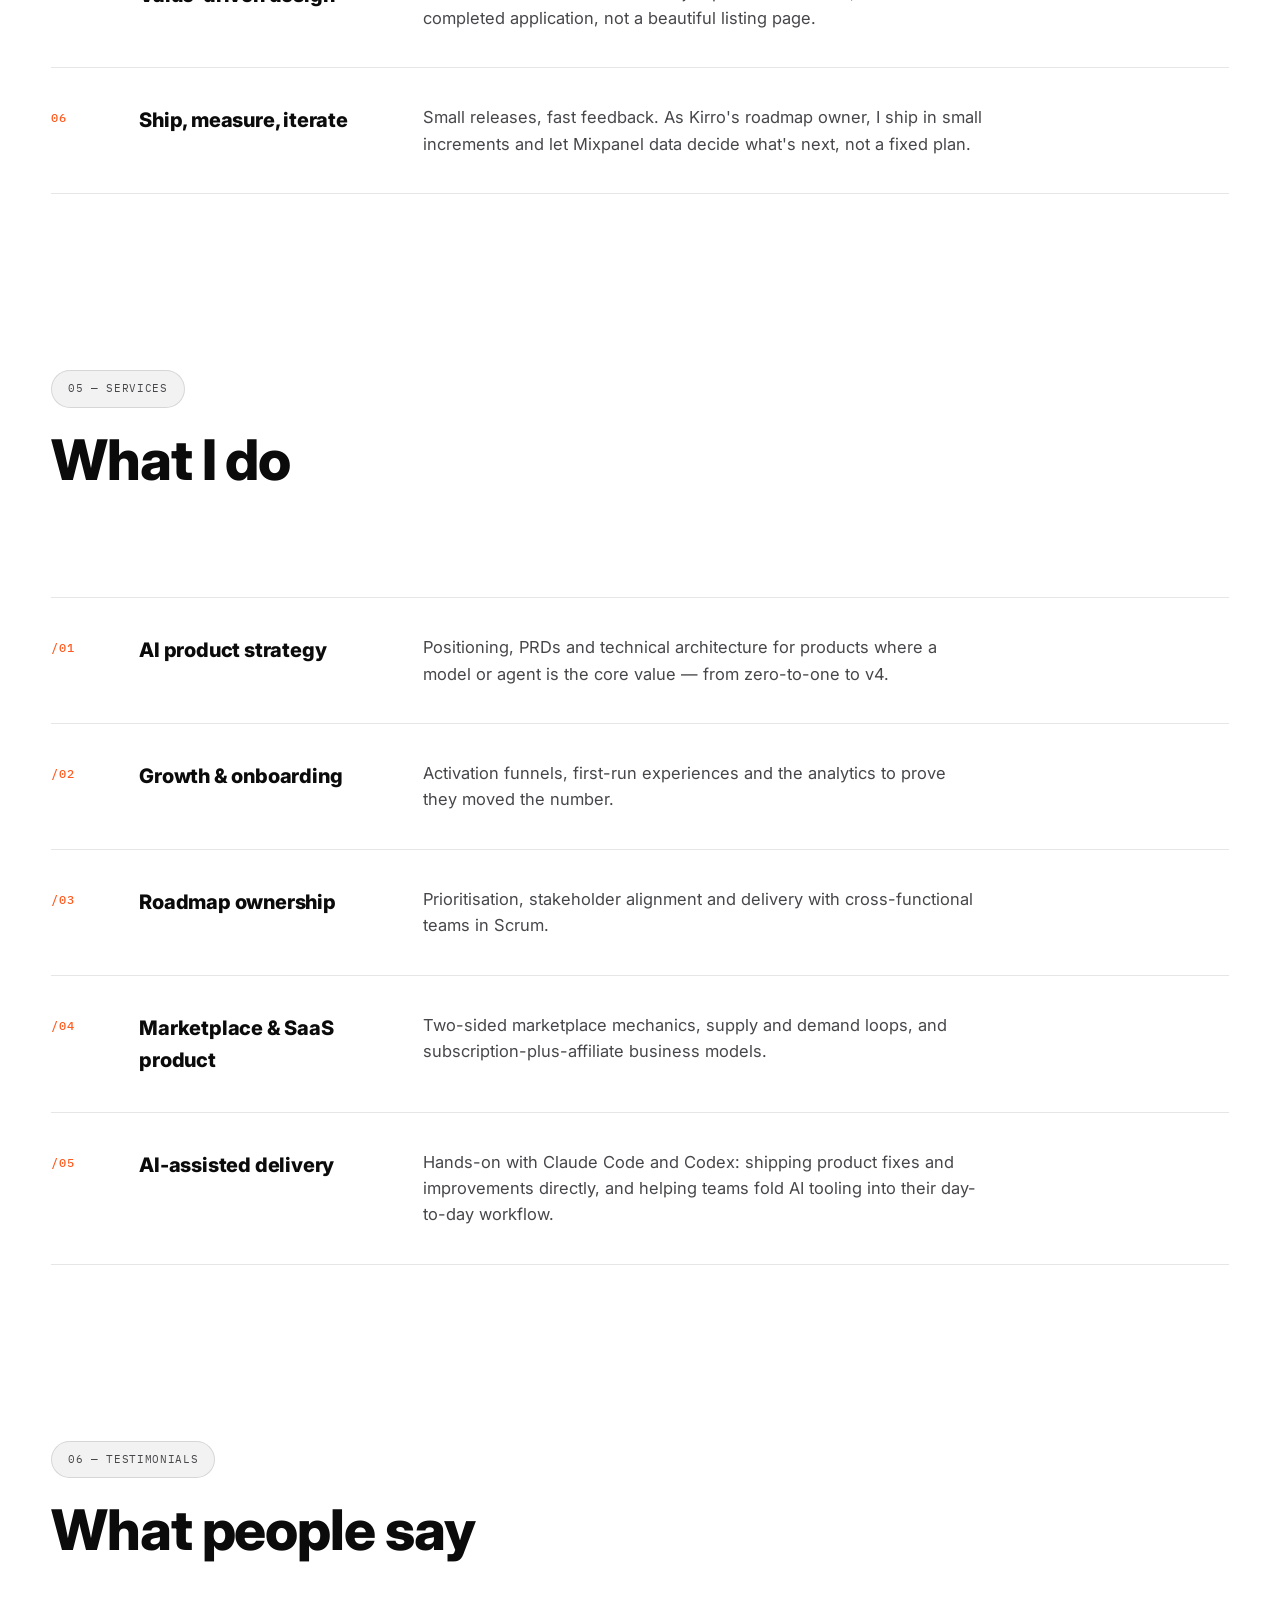
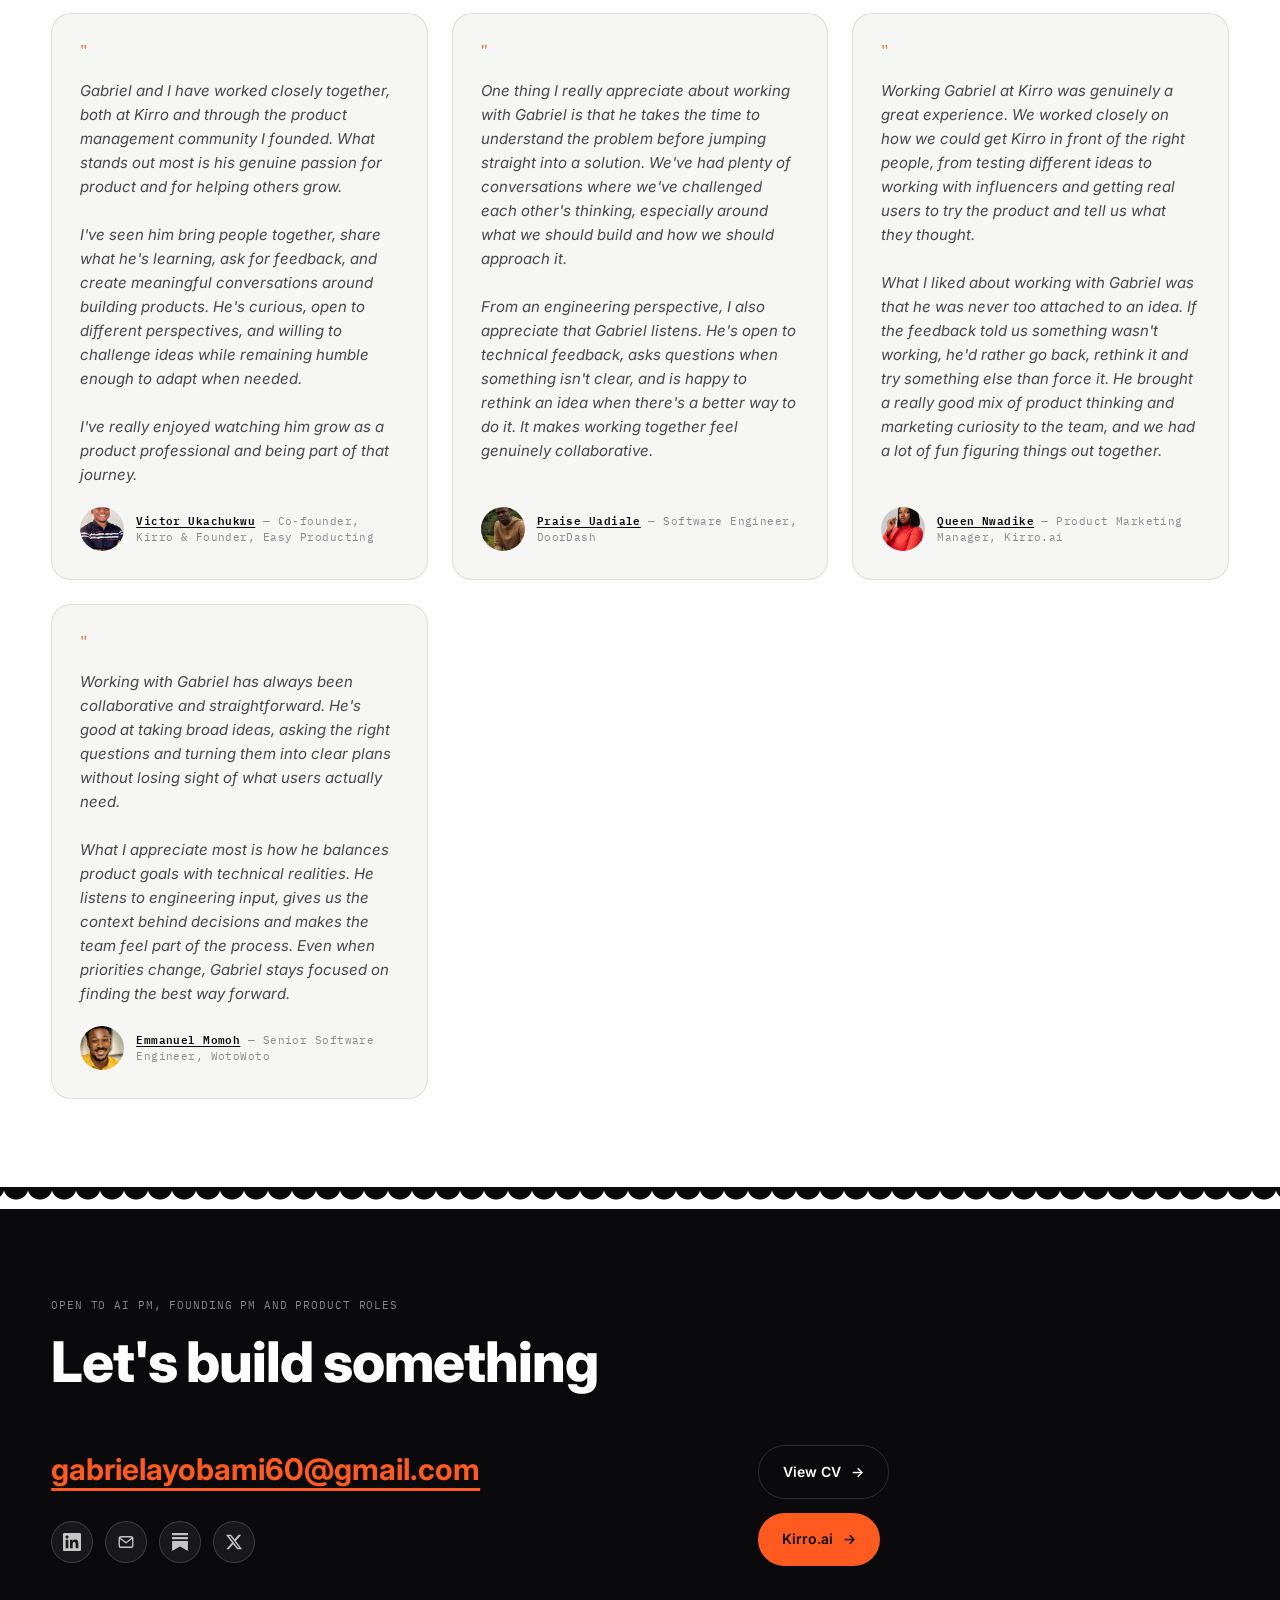
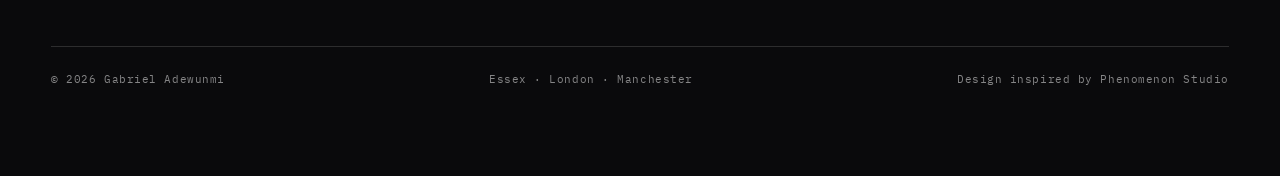
==== commit ab0c4f22: "Add fourth testimonial from Emmanuel Momoh Fourth card in the testimonials grid with a real quote, r" ====
--- a/index.html
+++ b/index.html
@@ -318,6 +318,14 @@
           <div class="who"><a href="https://www.linkedin.com/in/queen-nwadike-kamsy/" target="_blank" rel="noopener">Queen Nwadike</a> — Product Marketing Manager, Kirro.ai</div>
         </div>
       </div>
+      <div class="testimonial-card">
+        <span class="quote-mark" aria-hidden="true">"</span>
+        <p class="quote-text">Working with Gabriel has always been collaborative and straightforward. He's good at taking broad ideas, asking the right questions and turning them into clear plans without losing sight of what users actually need.<br><br>What I appreciate most is how he balances product goals with technical realities. He listens to engineering input, gives us the context behind decisions and makes the team feel part of the process. Even when priorities change, Gabriel stays focused on finding the best way forward.</p>
+        <div class="person">
+          <img class="testimonial-avatar" src="emmanuel-momoh.jpg" alt="Emmanuel Momoh">
+          <div class="who"><a href="https://www.linkedin.com/in/emmanuelmomoh1/" target="_blank" rel="noopener">Emmanuel Momoh</a> — Senior Software Engineer, WotoWoto</div>
+        </div>
+      </div>
     </div>
   </div>
 </section>
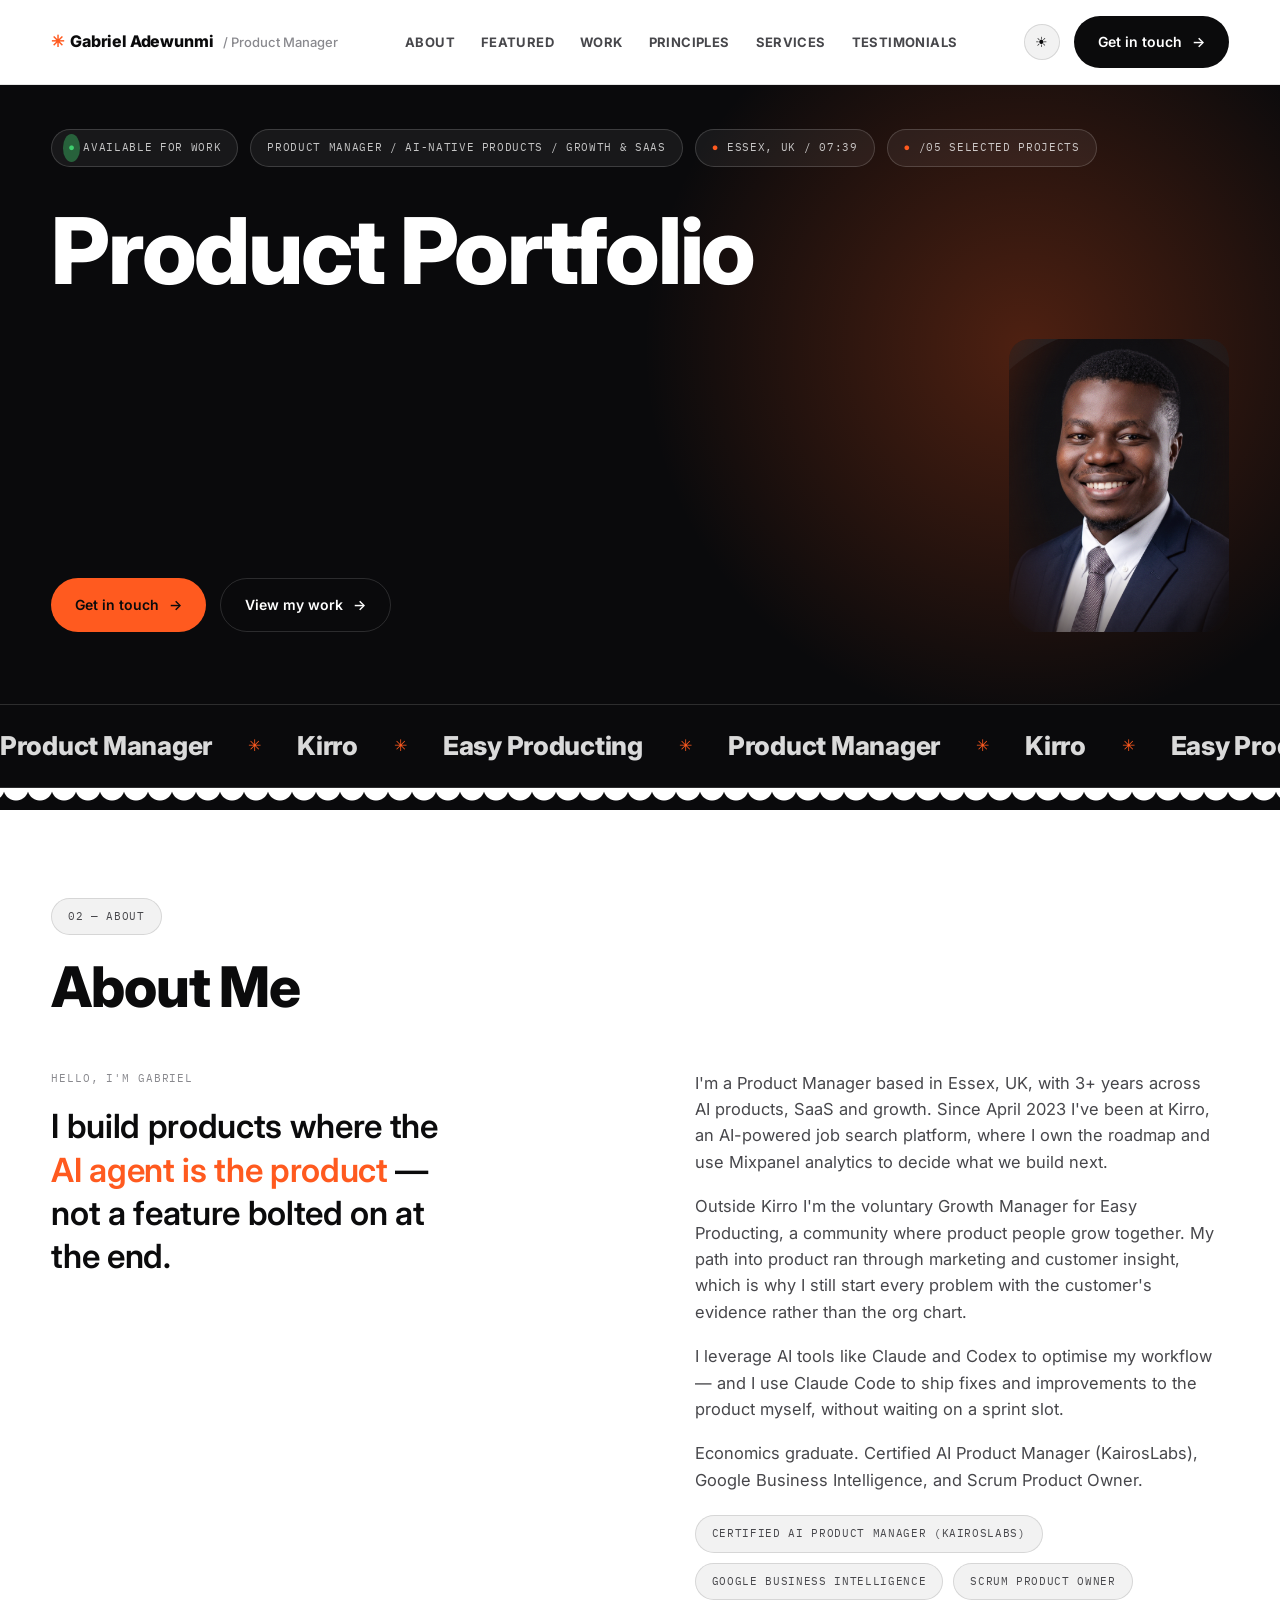
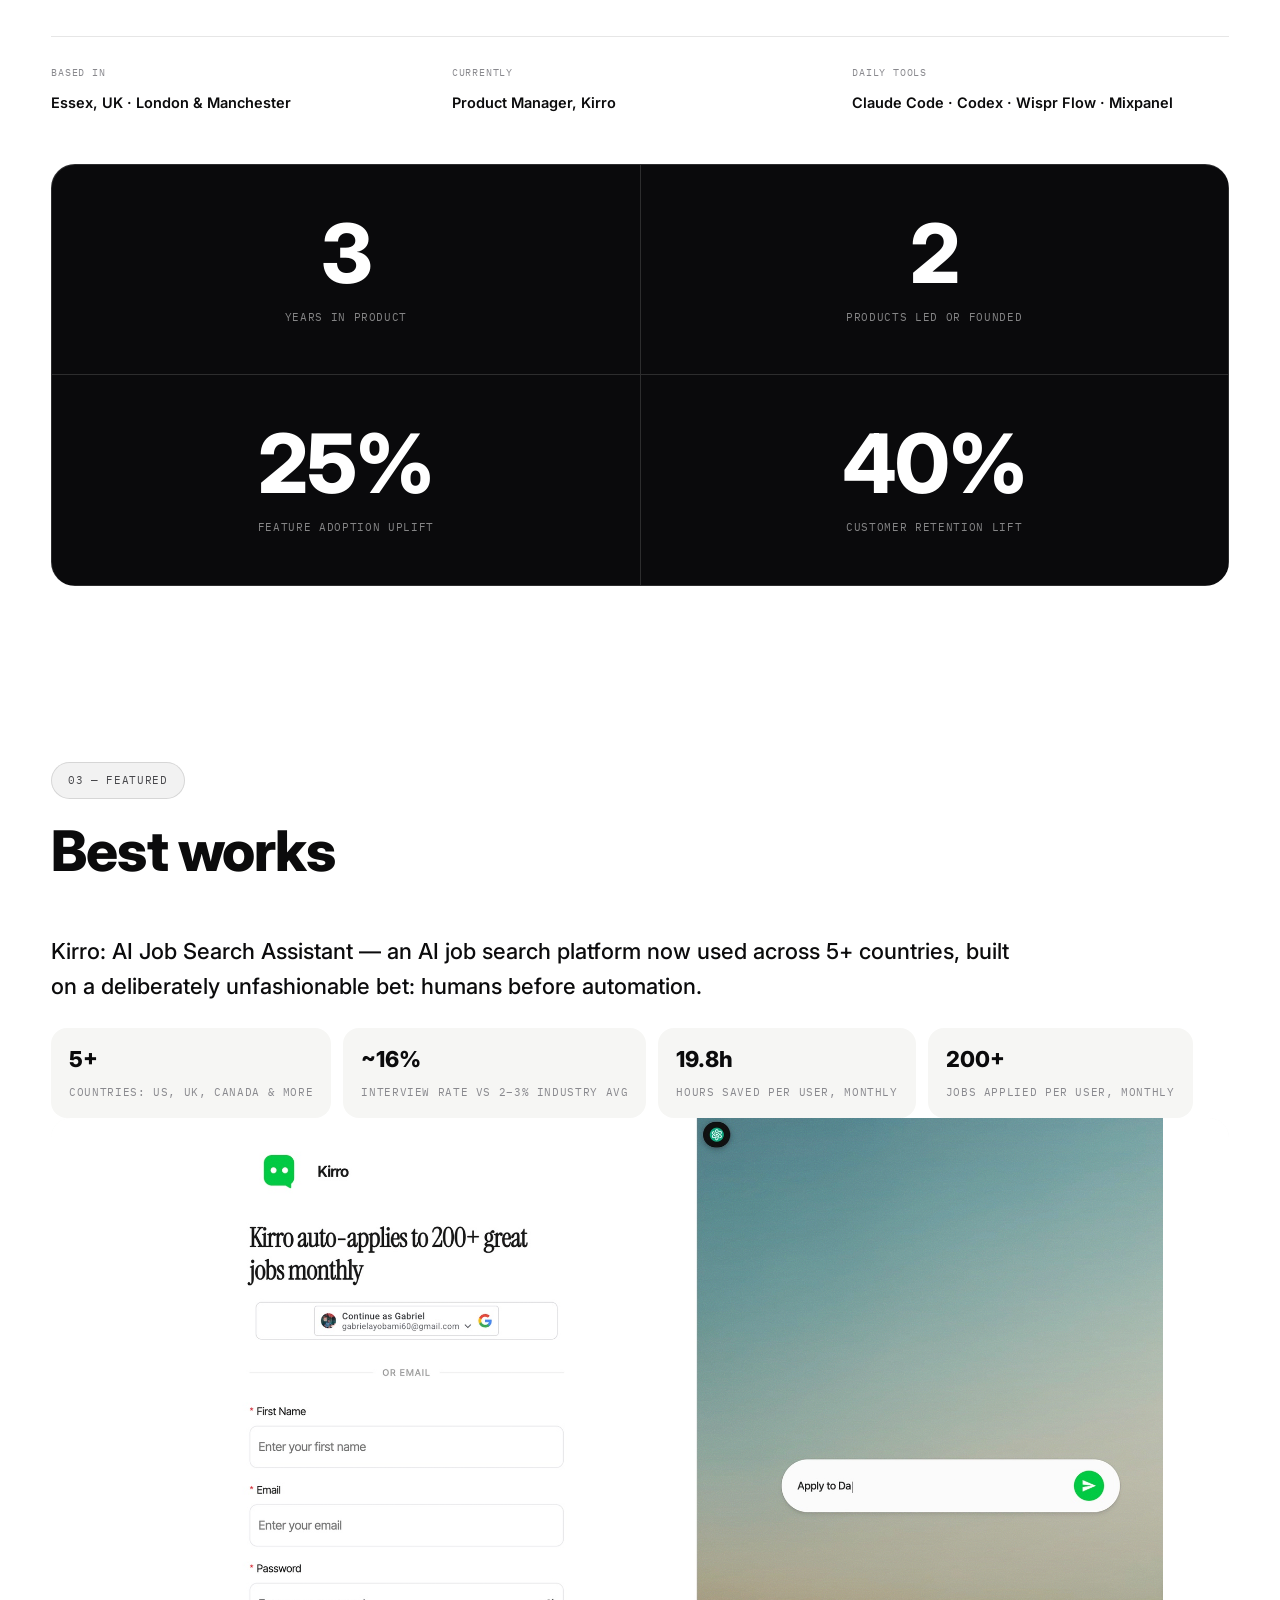
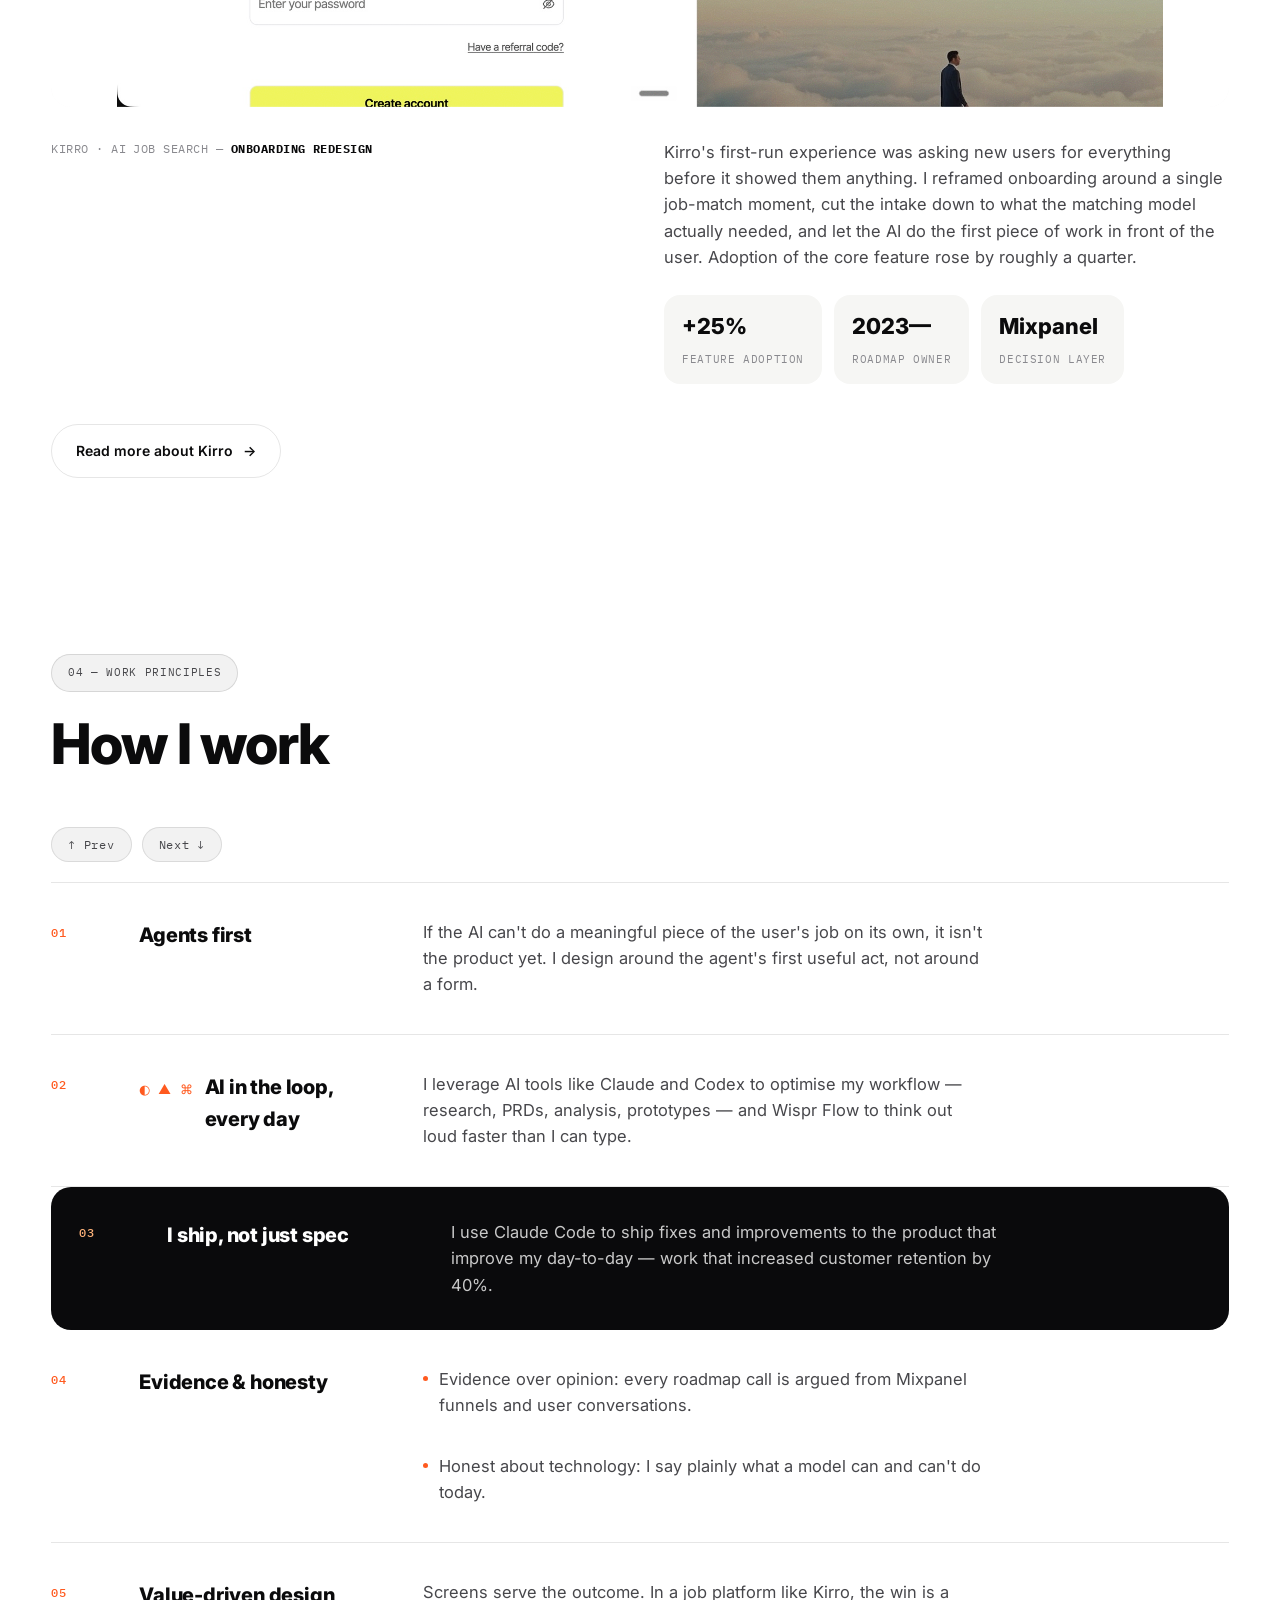
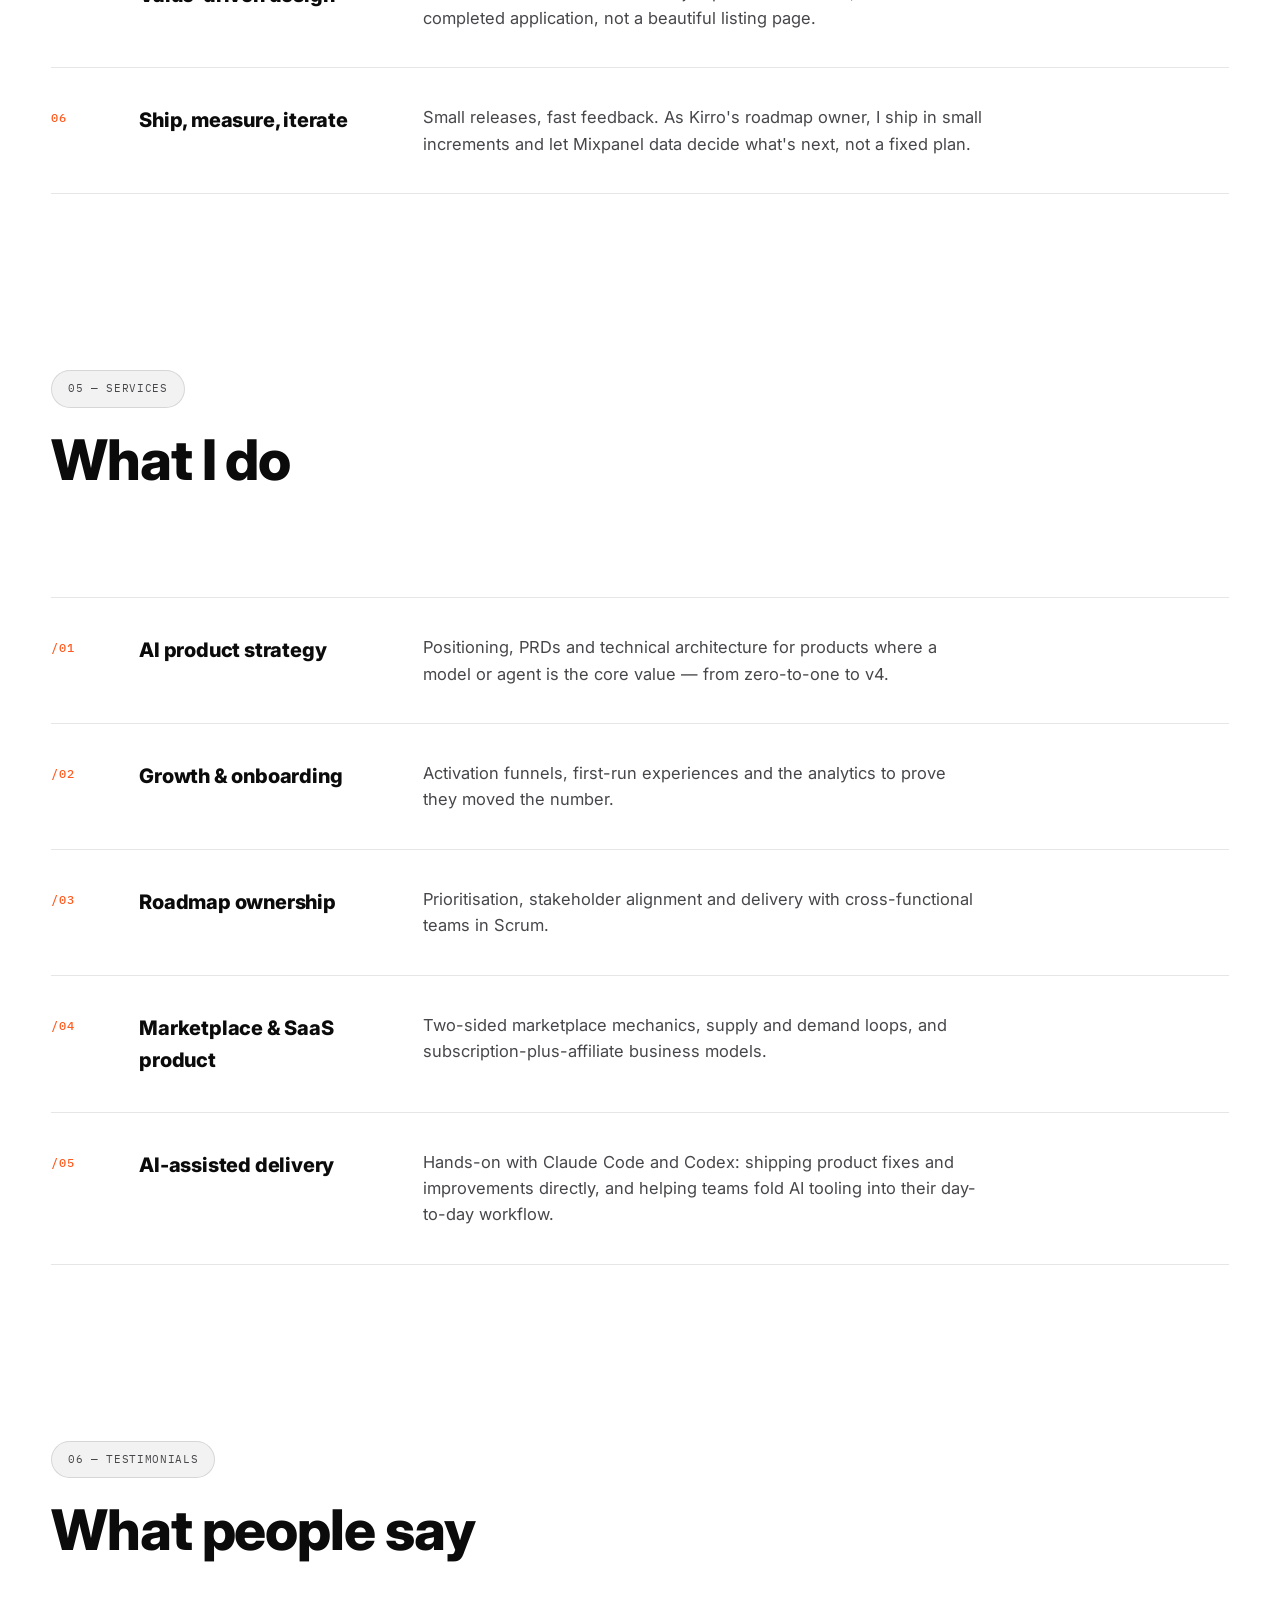
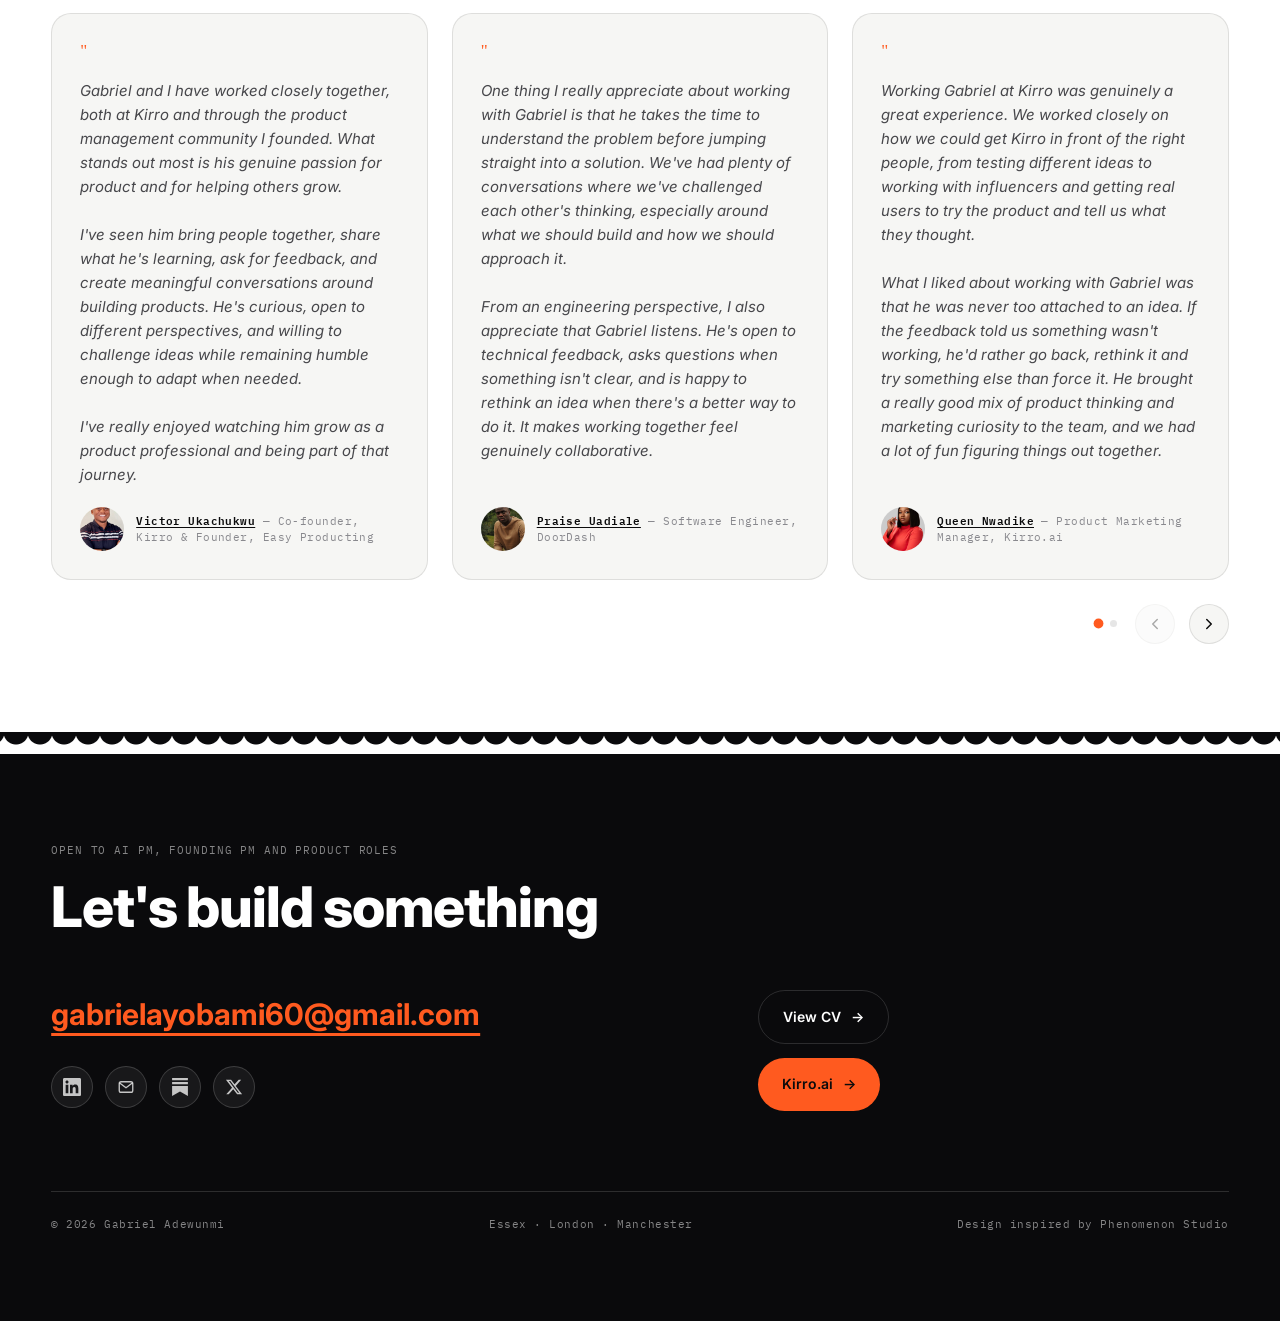
==== commit b4e16dbe: "Paginate testimonials instead of an awkward lone fourth card Kept the 3-card side-by-side grid exact" ====
--- a/index.html
+++ b/index.html
@@ -293,38 +293,54 @@
       <h2 class="big">What people say</h2>
     </div>
 
-    <div class="testimonial-grid rv">
-      <div class="testimonial-card">
-        <span class="quote-mark" aria-hidden="true">"</span>
-        <p class="quote-text">Gabriel and I have worked closely together, both at Kirro and through the product management community I founded. What stands out most is his genuine passion for product and for helping others grow.<br><br>I've seen him bring people together, share what he's learning, ask for feedback, and create meaningful conversations around building products. He's curious, open to different perspectives, and willing to challenge ideas while remaining humble enough to adapt when needed.<br><br>I've really enjoyed watching him grow as a product professional and being part of that journey.</p>
-        <div class="person">
-          <img class="testimonial-avatar" src="victor-ukachukwu.jpg" alt="Victor Ukachukwu">
-          <div class="who"><a href="https://www.linkedin.com/in/vic-uka/" target="_blank" rel="noopener">Victor Ukachukwu</a> — Co-founder, Kirro &amp; Founder, Easy Producting</div>
-        </div>
-      </div>
-      <div class="testimonial-card">
-        <span class="quote-mark" aria-hidden="true">"</span>
-        <p class="quote-text">One thing I really appreciate about working with Gabriel is that he takes the time to understand the problem before jumping straight into a solution. We've had plenty of conversations where we've challenged each other's thinking, especially around what we should build and how we should approach it.<br><br>From an engineering perspective, I also appreciate that Gabriel listens. He's open to technical feedback, asks questions when something isn't clear, and is happy to rethink an idea when there's a better way to do it. It makes working together feel genuinely collaborative.</p>
-        <div class="person">
-          <img class="testimonial-avatar" src="praise-uadiale.jpg" alt="Praise Uadiale">
-          <div class="who"><a href="https://www.linkedin.com/in/praise-uadiale/" target="_blank" rel="noopener">Praise Uadiale</a> — Software Engineer, DoorDash</div>
-        </div>
-      </div>
-      <div class="testimonial-card">
-        <span class="quote-mark" aria-hidden="true">"</span>
-        <p class="quote-text">Working Gabriel at Kirro was genuinely a great experience. We worked closely on how we could get Kirro in front of the right people, from testing different ideas to working with influencers and getting real users to try the product and tell us what they thought.<br><br>What I liked about working with Gabriel was that he was never too attached to an idea. If the feedback told us something wasn't working, he'd rather go back, rethink it and try something else than force it. He brought a really good mix of product thinking and marketing curiosity to the team, and we had a lot of fun figuring things out together.</p>
-        <div class="person">
-          <img class="testimonial-avatar" src="queen-nwadike.jpg" alt="Queen Nwadike">
-          <div class="who"><a href="https://www.linkedin.com/in/queen-nwadike-kamsy/" target="_blank" rel="noopener">Queen Nwadike</a> — Product Marketing Manager, Kirro.ai</div>
-        </div>
-      </div>
-      <div class="testimonial-card">
-        <span class="quote-mark" aria-hidden="true">"</span>
-        <p class="quote-text">Working with Gabriel has always been collaborative and straightforward. He's good at taking broad ideas, asking the right questions and turning them into clear plans without losing sight of what users actually need.<br><br>What I appreciate most is how he balances product goals with technical realities. He listens to engineering input, gives us the context behind decisions and makes the team feel part of the process. Even when priorities change, Gabriel stays focused on finding the best way forward.</p>
-        <div class="person">
-          <img class="testimonial-avatar" src="emmanuel-momoh.jpg" alt="Emmanuel Momoh">
-          <div class="who"><a href="https://www.linkedin.com/in/emmanuelmomoh1/" target="_blank" rel="noopener">Emmanuel Momoh</a> — Senior Software Engineer, WotoWoto</div>
-        </div>
+    <div class="testimonial-pager rv">
+      <div class="testimonial-grid" data-page="0">
+        <div class="testimonial-card">
+          <span class="quote-mark" aria-hidden="true">"</span>
+          <p class="quote-text">Gabriel and I have worked closely together, both at Kirro and through the product management community I founded. What stands out most is his genuine passion for product and for helping others grow.<br><br>I've seen him bring people together, share what he's learning, ask for feedback, and create meaningful conversations around building products. He's curious, open to different perspectives, and willing to challenge ideas while remaining humble enough to adapt when needed.<br><br>I've really enjoyed watching him grow as a product professional and being part of that journey.</p>
+          <div class="person">
+            <img class="testimonial-avatar" src="victor-ukachukwu.jpg" alt="Victor Ukachukwu">
+            <div class="who"><a href="https://www.linkedin.com/in/vic-uka/" target="_blank" rel="noopener">Victor Ukachukwu</a> — Co-founder, Kirro &amp; Founder, Easy Producting</div>
+          </div>
+        </div>
+        <div class="testimonial-card">
+          <span class="quote-mark" aria-hidden="true">"</span>
+          <p class="quote-text">One thing I really appreciate about working with Gabriel is that he takes the time to understand the problem before jumping straight into a solution. We've had plenty of conversations where we've challenged each other's thinking, especially around what we should build and how we should approach it.<br><br>From an engineering perspective, I also appreciate that Gabriel listens. He's open to technical feedback, asks questions when something isn't clear, and is happy to rethink an idea when there's a better way to do it. It makes working together feel genuinely collaborative.</p>
+          <div class="person">
+            <img class="testimonial-avatar" src="praise-uadiale.jpg" alt="Praise Uadiale">
+            <div class="who"><a href="https://www.linkedin.com/in/praise-uadiale/" target="_blank" rel="noopener">Praise Uadiale</a> — Software Engineer, DoorDash</div>
+          </div>
+        </div>
+        <div class="testimonial-card">
+          <span class="quote-mark" aria-hidden="true">"</span>
+          <p class="quote-text">Working Gabriel at Kirro was genuinely a great experience. We worked closely on how we could get Kirro in front of the right people, from testing different ideas to working with influencers and getting real users to try the product and tell us what they thought.<br><br>What I liked about working with Gabriel was that he was never too attached to an idea. If the feedback told us something wasn't working, he'd rather go back, rethink it and try something else than force it. He brought a really good mix of product thinking and marketing curiosity to the team, and we had a lot of fun figuring things out together.</p>
+          <div class="person">
+            <img class="testimonial-avatar" src="queen-nwadike.jpg" alt="Queen Nwadike">
+            <div class="who"><a href="https://www.linkedin.com/in/queen-nwadike-kamsy/" target="_blank" rel="noopener">Queen Nwadike</a> — Product Marketing Manager, Kirro.ai</div>
+          </div>
+        </div>
+      </div>
+      <div class="testimonial-grid" data-page="1" hidden>
+        <div class="testimonial-card">
+          <span class="quote-mark" aria-hidden="true">"</span>
+          <p class="quote-text">Working with Gabriel has always been collaborative and straightforward. He's good at taking broad ideas, asking the right questions and turning them into clear plans without losing sight of what users actually need.<br><br>What I appreciate most is how he balances product goals with technical realities. He listens to engineering input, gives us the context behind decisions and makes the team feel part of the process. Even when priorities change, Gabriel stays focused on finding the best way forward.</p>
+          <div class="person">
+            <img class="testimonial-avatar" src="emmanuel-momoh.jpg" alt="Emmanuel Momoh">
+            <div class="who"><a href="https://www.linkedin.com/in/emmanuelmomoh1/" target="_blank" rel="noopener">Emmanuel Momoh</a> — Senior Software Engineer, WotoWoto</div>
+          </div>
+        </div>
+      </div>
+      <div class="pager-controls">
+        <div class="pager-dots">
+          <button type="button" class="pager-dot" aria-label="Testimonials, page 1"></button>
+          <button type="button" class="pager-dot" aria-label="Testimonials, page 2"></button>
+        </div>
+        <button type="button" class="pager-arrow prev" aria-label="Previous testimonials">
+          <svg viewBox="0 0 24 24" fill="none" stroke="currentColor" stroke-width="2" stroke-linecap="round" stroke-linejoin="round"><path d="M15 18l-6-6 6-6"/></svg>
+        </button>
+        <button type="button" class="pager-arrow next" aria-label="More testimonials">
+          <svg viewBox="0 0 24 24" fill="none" stroke="currentColor" stroke-width="2" stroke-linecap="round" stroke-linejoin="round"><path d="M9 18l6-6-6-6"/></svg>
+        </button>
       </div>
     </div>
   </div>
--- a/styles.css
+++ b/styles.css
@@ -381,6 +381,7 @@
 
 /* ---------- testimonials ---------- */
 .testimonial-grid{display:grid;grid-template-columns:repeat(3,1fr);gap:24px;}
+.testimonial-grid[hidden]{display:none;}
 .testimonial-card{
   border:1px solid var(--line);border-radius:20px;padding:28px;
   display:flex;flex-direction:column;gap:20px;background:var(--bg-soft);
@@ -400,6 +401,24 @@
 }
 .testimonial-card .person .who a{color:var(--ink);font-weight:600;text-decoration:underline;text-underline-offset:2px;}
 .testimonial-card .person .who a:hover{color:var(--ember);}
+
+.pager-controls{display:flex;justify-content:flex-end;align-items:center;gap:14px;margin-top:24px;}
+.pager-dots{display:flex;gap:8px;margin-right:4px;}
+.pager-dot{
+  width:7px;height:7px;border-radius:50%;background:var(--line);
+  border:none;padding:0;cursor:pointer;transition:background .2s ease,transform .2s ease;
+}
+.pager-dot.is-active{background:var(--ember);transform:scale(1.4);}
+.pager-arrow{
+  width:40px;height:40px;border-radius:50%;padding:0;
+  display:flex;align-items:center;justify-content:center;
+  background:var(--bg-soft);border:1px solid var(--line);color:var(--ink);
+  cursor:pointer;transition:background .2s ease,border-color .2s ease,opacity .2s ease;
+}
+.pager-arrow svg{width:18px;height:18px;}
+.pager-arrow:hover{background:var(--chip-bg-light);border-color:var(--ink);}
+.pager-arrow:disabled{opacity:.35;cursor:default;}
+.pager-arrow:disabled:hover{background:var(--bg-soft);border-color:var(--line);}
 
 @media (max-width:640px){
   .evolution-track{flex-direction:column;align-items:stretch;}
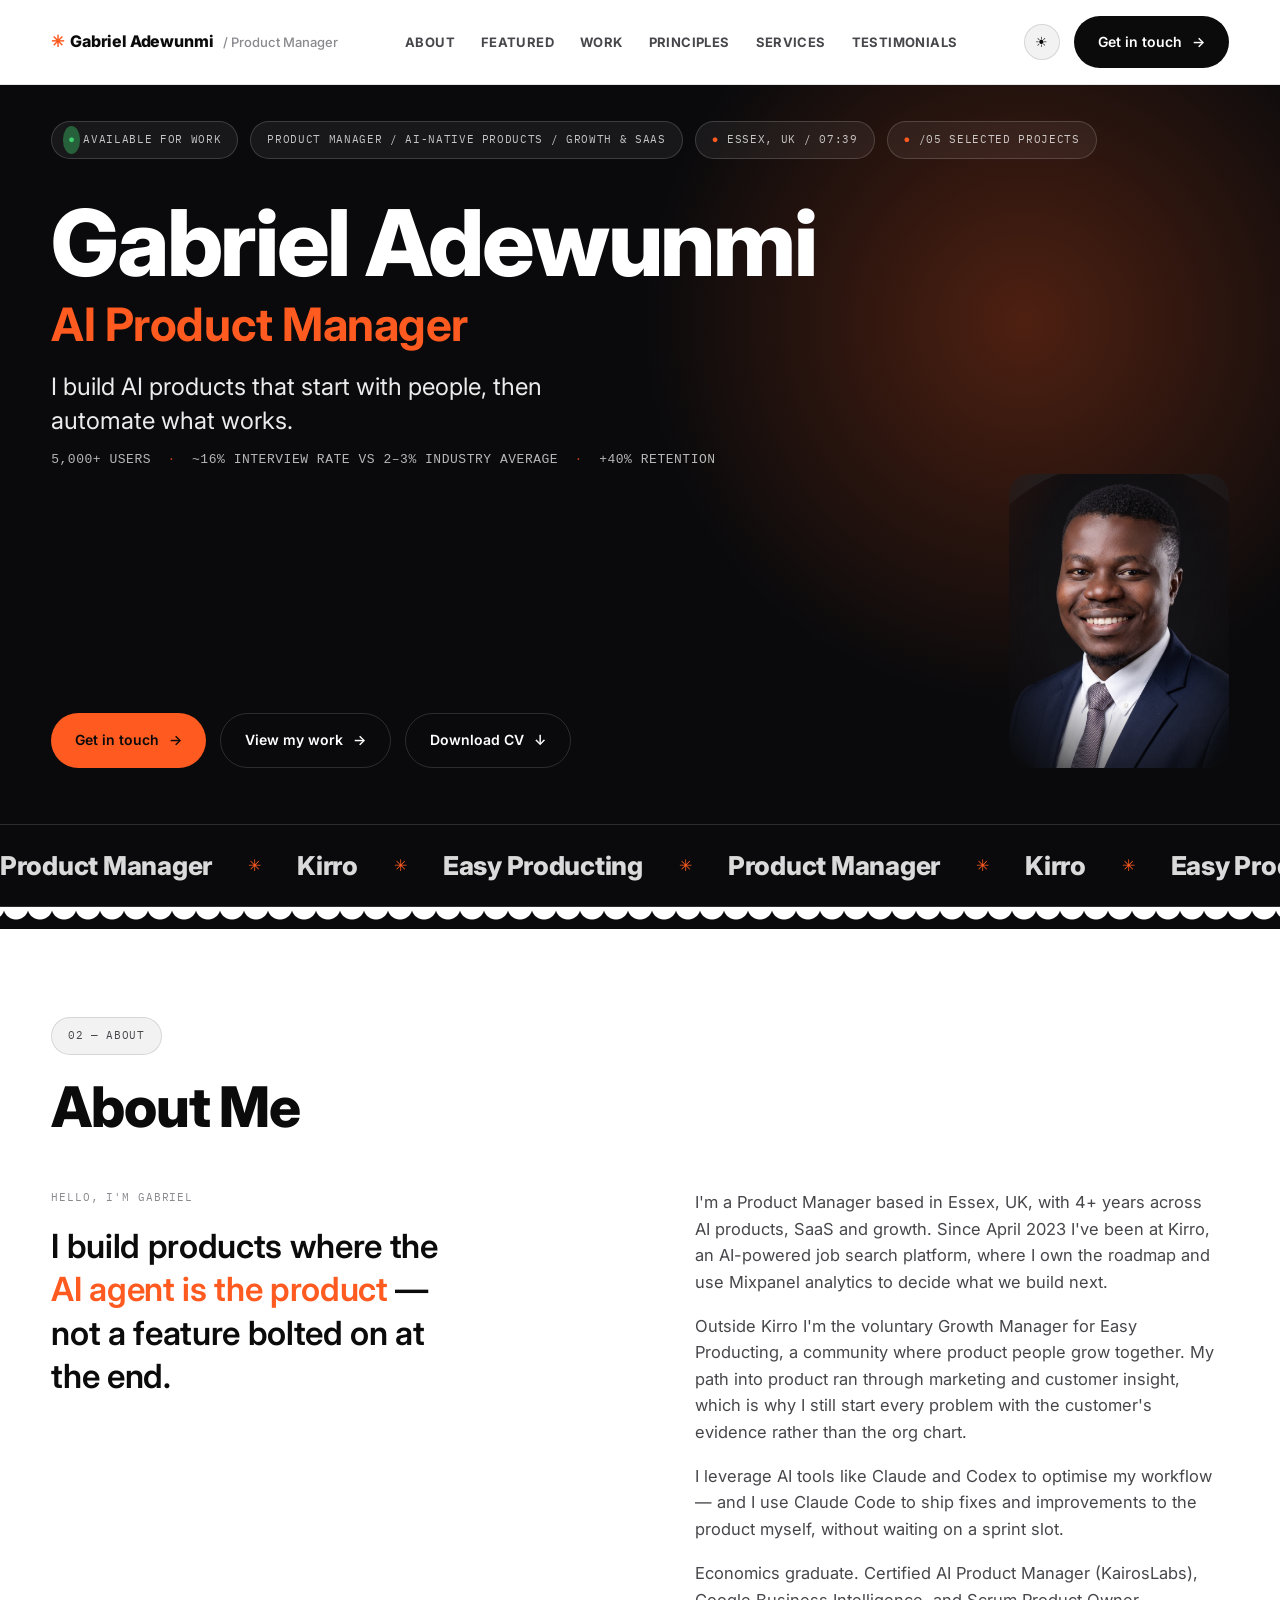
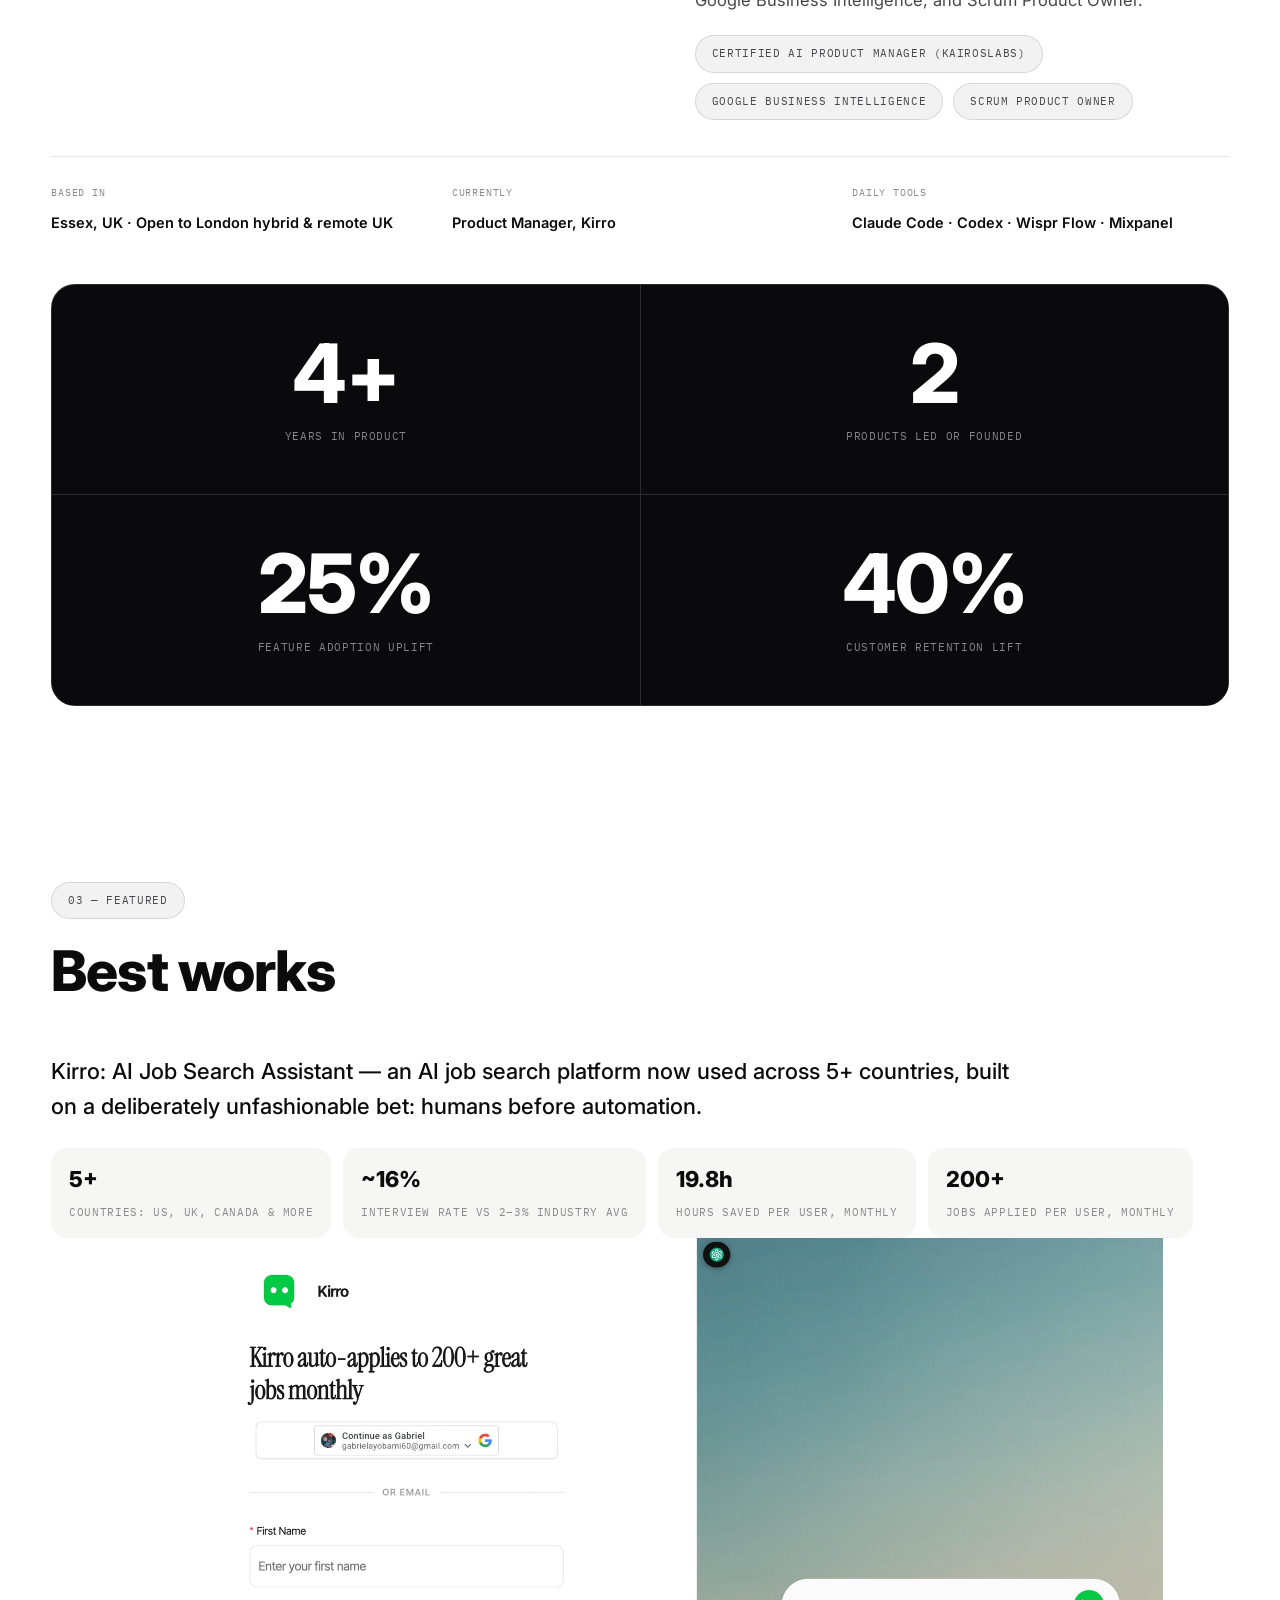
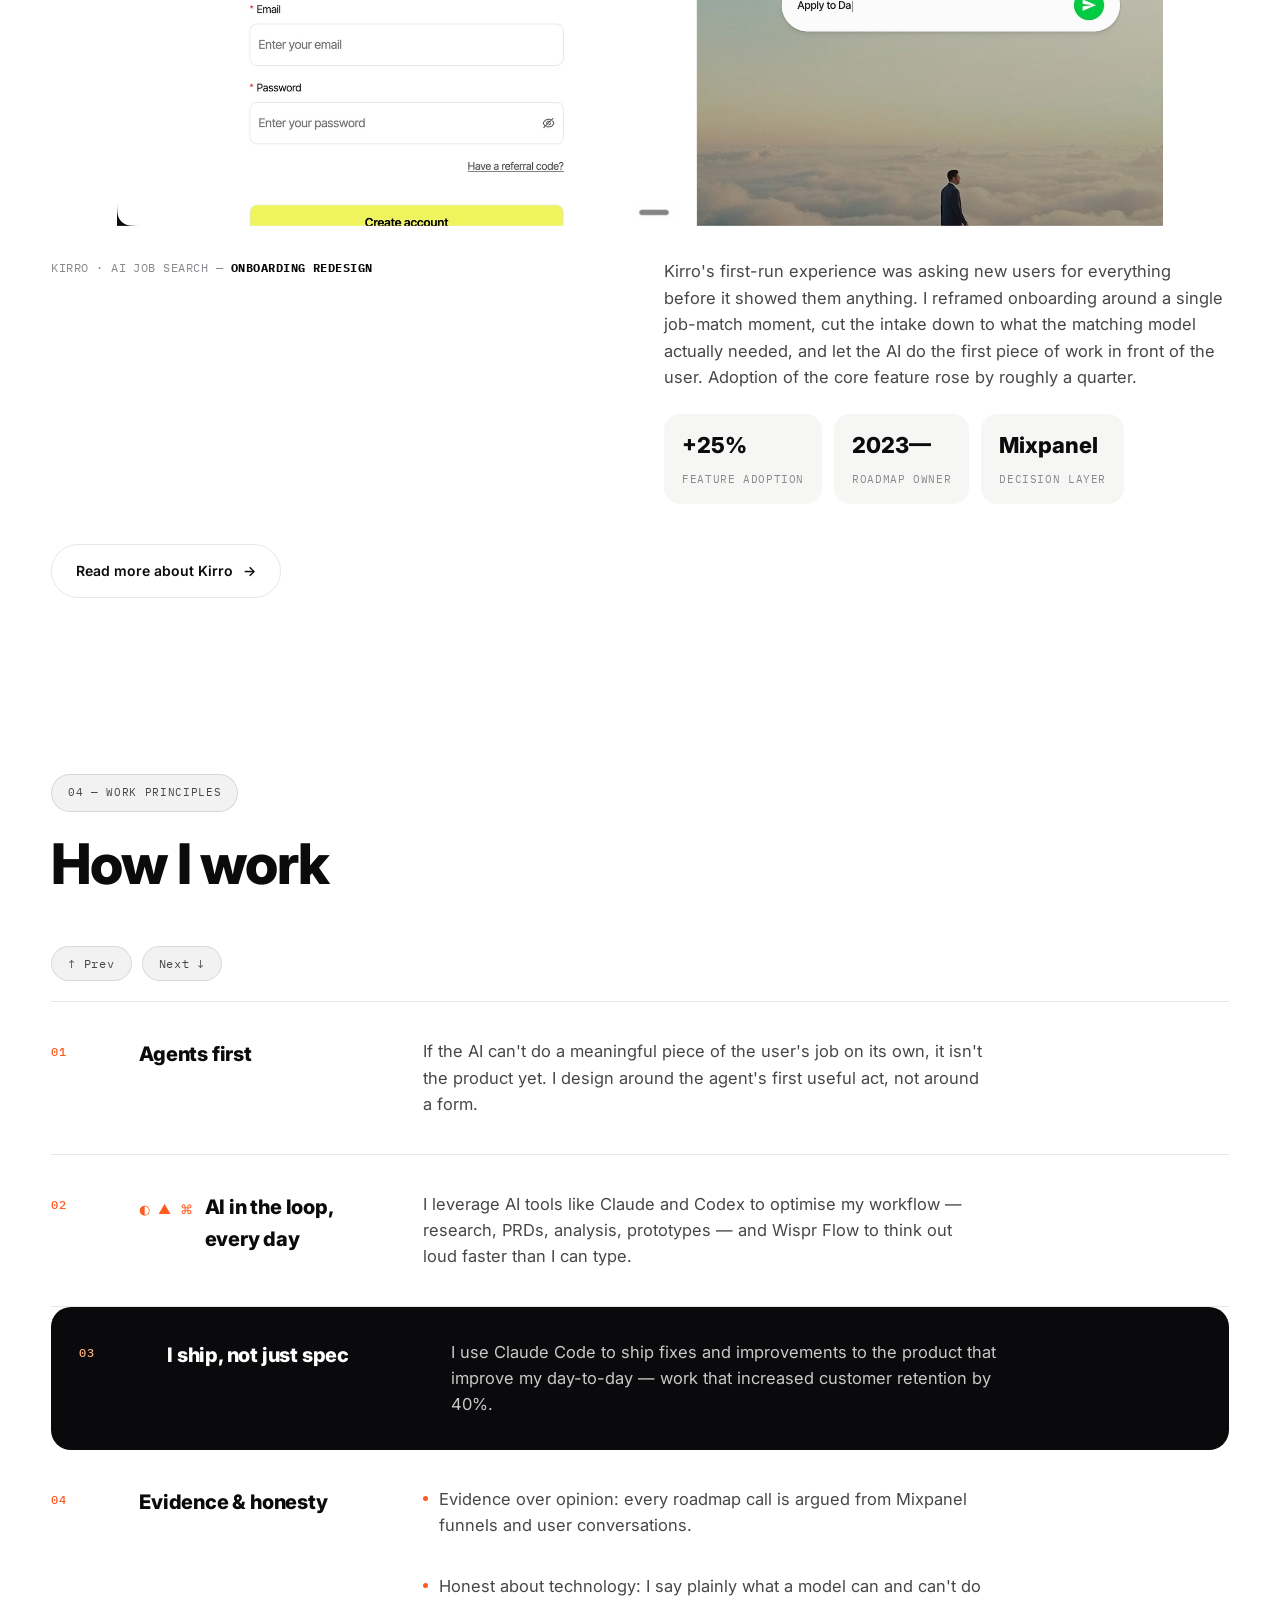
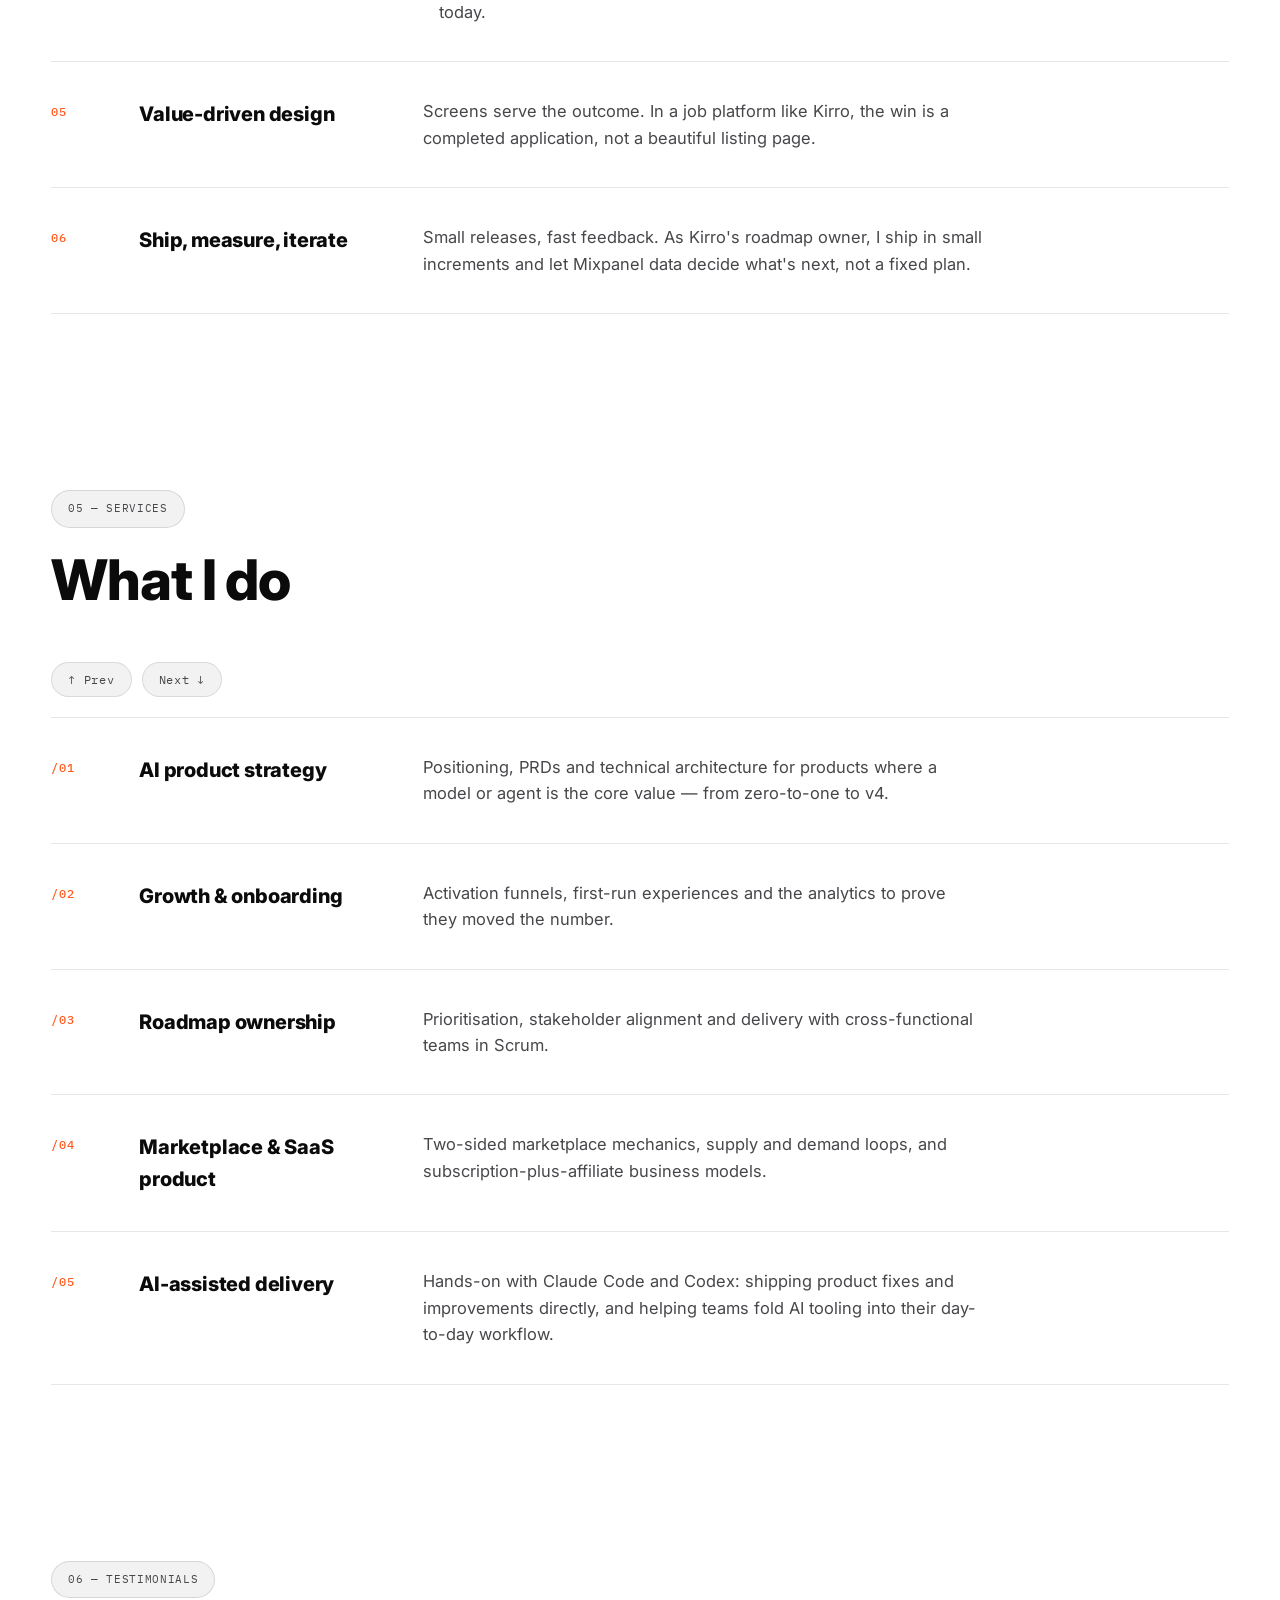
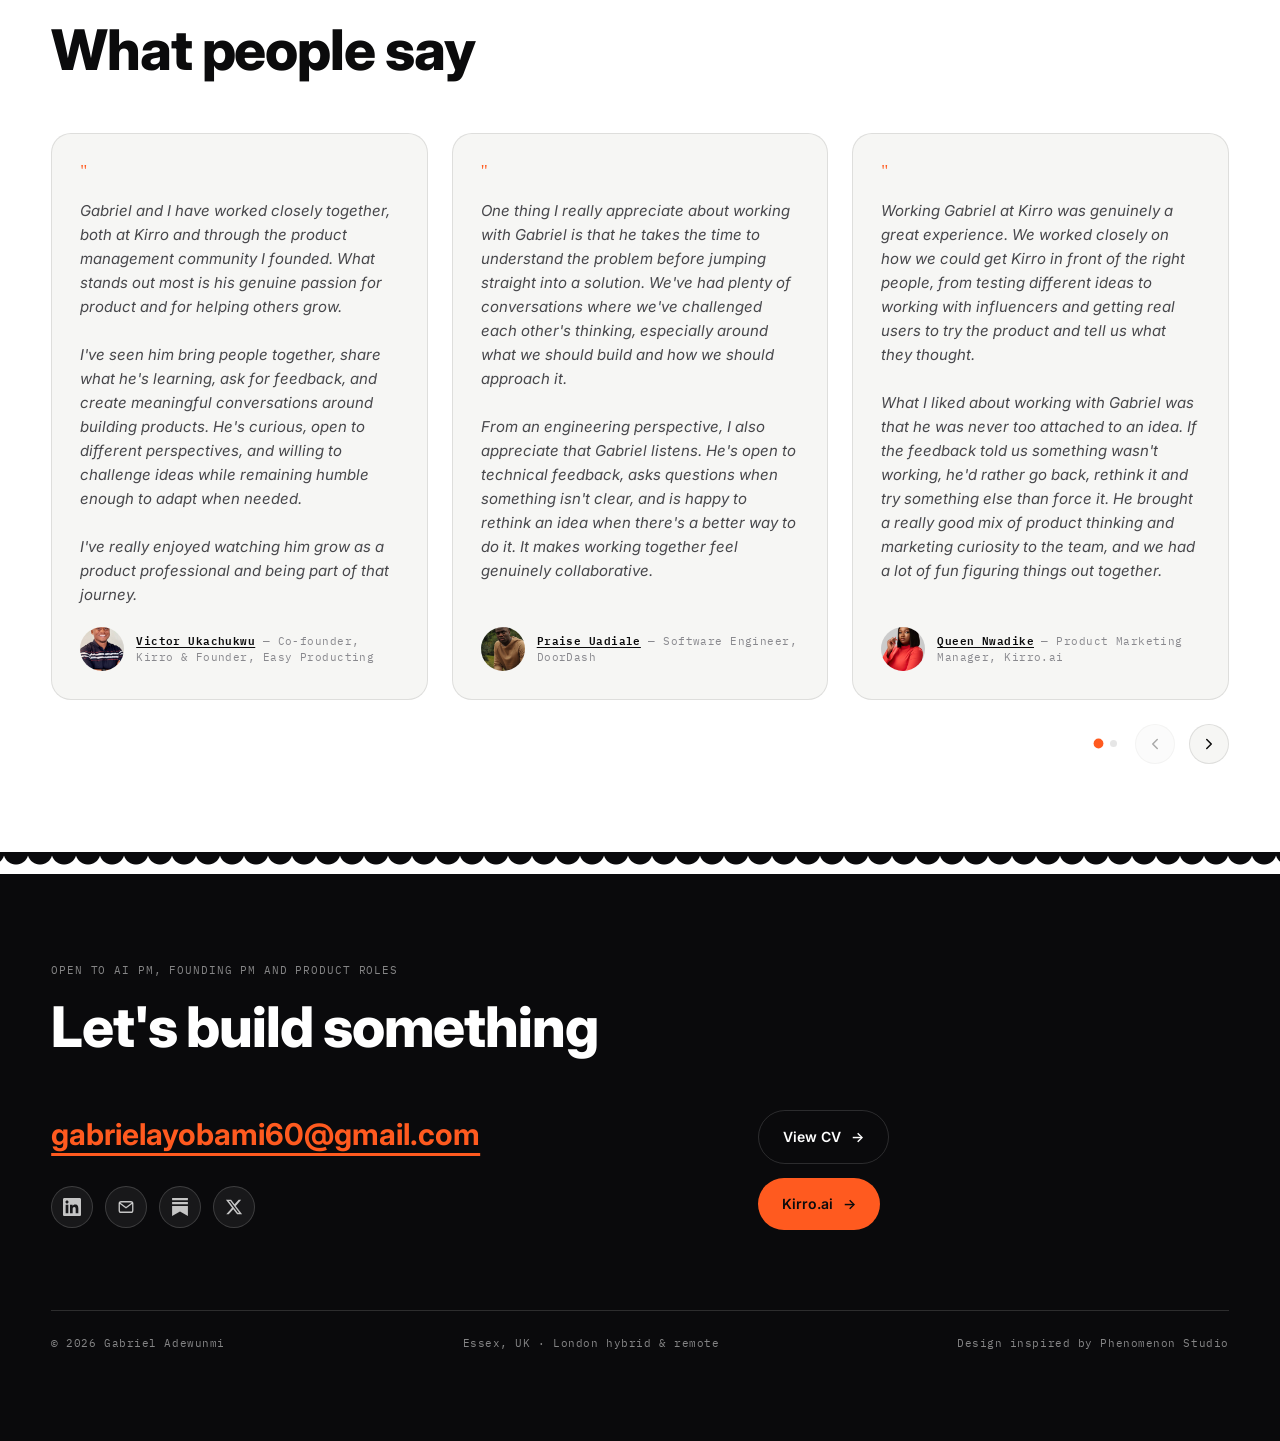
==== commit cf76af11: "Hero leads with name, role and proof; update CV, years and location - Hero: name + AI Product Manage" ====
--- a/index.html
+++ b/index.html
@@ -3,7 +3,7 @@
 <head>
 <meta charset="UTF-8">
 <meta name="viewport" content="width=device-width, initial-scale=1">
-<title>Gabriel Adewunmi — Product Portfolio</title>
+<title>Gabriel Adewunmi — AI Product Manager</title>
 <meta name="description" content="Gabriel Adewunmi, Product Manager — portfolio of AI-native products, growth and SaaS work.">
 <script>
 (function(){
@@ -53,12 +53,15 @@
       <span class="chip"><span class="dot">●</span> /05 selected projects</span>
     </div>
 
-    <h1>Product Portfolio</h1>
+    <h1>Gabriel Adewunmi<span class="h1-role">AI Product Manager</span></h1>
+    <p class="hero-sub">I build AI products that start with people, then automate what works.</p>
+    <p class="hero-proof">5,000+ users <span class="sep">·</span> ~16% interview rate vs 2–3% industry average <span class="sep">·</span> +40% retention</p>
 
     <div class="hero-row">
       <div class="hero-buttons">
         <a class="btn btn-primary" href="#contact">Get in touch <span class="arrow">→</span></a>
         <a class="btn btn-outline" href="work.html">View my work <span class="arrow">→</span></a>
+        <a class="btn btn-outline" href="Gabriel-Adewunmi-CV.pdf" target="_blank" rel="noopener">Download CV <span class="arrow">↓</span></a>
       </div>
       <div class="hero-portrait ph art-glow">
         <img src="gabriel-portrait-v3.png" alt="Gabriel Adewunmi">
@@ -94,7 +97,7 @@
       </div>
 
       <div class="intro-body rv">
-        <p>I'm a Product Manager based in Essex, UK, with 3+ years across AI products, SaaS and growth. Since April 2023 I've been at Kirro, an AI-powered job search platform, where I own the roadmap and use Mixpanel analytics to decide what we build next.</p>
+        <p>I'm a Product Manager based in Essex, UK, with 4+ years across AI products, SaaS and growth. Since April 2023 I've been at Kirro, an AI-powered job search platform, where I own the roadmap and use Mixpanel analytics to decide what we build next.</p>
         <p>Outside Kirro I'm the voluntary Growth Manager for Easy Producting, a community where product people grow together. My path into product ran through marketing and customer insight, which is why I still start every problem with the customer's evidence rather than the org chart.</p>
         <p>I leverage AI tools like Claude and Codex to optimise my workflow — and I use Claude Code to ship fixes and improvements to the product myself, without waiting on a sprint slot.</p>
         <p>Economics graduate. Certified AI Product Manager (KairosLabs), Google Business Intelligence, and Scrum Product Owner.</p>
@@ -110,7 +113,7 @@
     <div class="meta-strip rv">
       <div class="item">
         <span class="k">Based in</span>
-        <span class="v">Essex, UK · London &amp; Manchester</span>
+        <span class="v">Essex, UK · Open to London hybrid &amp; remote UK</span>
       </div>
       <div class="item">
         <span class="k">Currently</span>
@@ -124,7 +127,7 @@
 
     <div class="facts-grid rv">
       <div class="fact-cell">
-        <div class="numeral">3</div>
+        <div class="numeral">4+</div>
         <div class="label">Years in product</div>
       </div>
       <div class="fact-cell">
@@ -381,7 +384,7 @@
 
     <footer class="site">
       <span>© 2026 Gabriel Adewunmi</span>
-      <span>Essex · London · Manchester</span>
+      <span>Essex, UK · London hybrid &amp; remote</span>
       <span>Design inspired by Phenomenon Studio</span>
     </footer>
   </div>
--- a/styles.css
+++ b/styles.css
@@ -218,12 +218,16 @@
   background:radial-gradient(circle,rgba(255,90,31,.28) 0%,rgba(255,90,31,0) 70%);
   pointer-events:none;
 }
-.hero .frame{position:relative;z-index:2;padding-block:44px 72px;}
+.hero .frame{position:relative;z-index:2;padding-block:36px 56px;}
 .hero-chips{display:flex;flex-wrap:wrap;gap:12px;margin-bottom:36px;}
 .hero h1{
   font-size:clamp(40px,7.4vw,92px);font-weight:800;letter-spacing:-.025em;
-  line-height:1.04;margin:0 0 40px;max-width:16ch;
-}
+  line-height:1.04;margin:0 0 22px;max-width:16ch;
+}
+.hero h1 .h1-role{display:block;font-size:.5em;font-weight:700;color:var(--ember);letter-spacing:-.01em;margin-top:10px;}
+.hero-sub{font-size:clamp(18px,2.1vw,24px);line-height:1.4;max-width:34ch;margin:0 0 12px;opacity:.92;}
+.hero-proof{font-family:var(--mono, ui-monospace, monospace);font-size:13px;letter-spacing:.04em;text-transform:uppercase;opacity:.7;margin:0 0 4px;}
+.hero-proof .sep{margin:0 8px;color:var(--ember);}
 .hero-row{
   display:flex;justify-content:space-between;align-items:flex-end;gap:32px;flex-wrap:wrap;
 }
